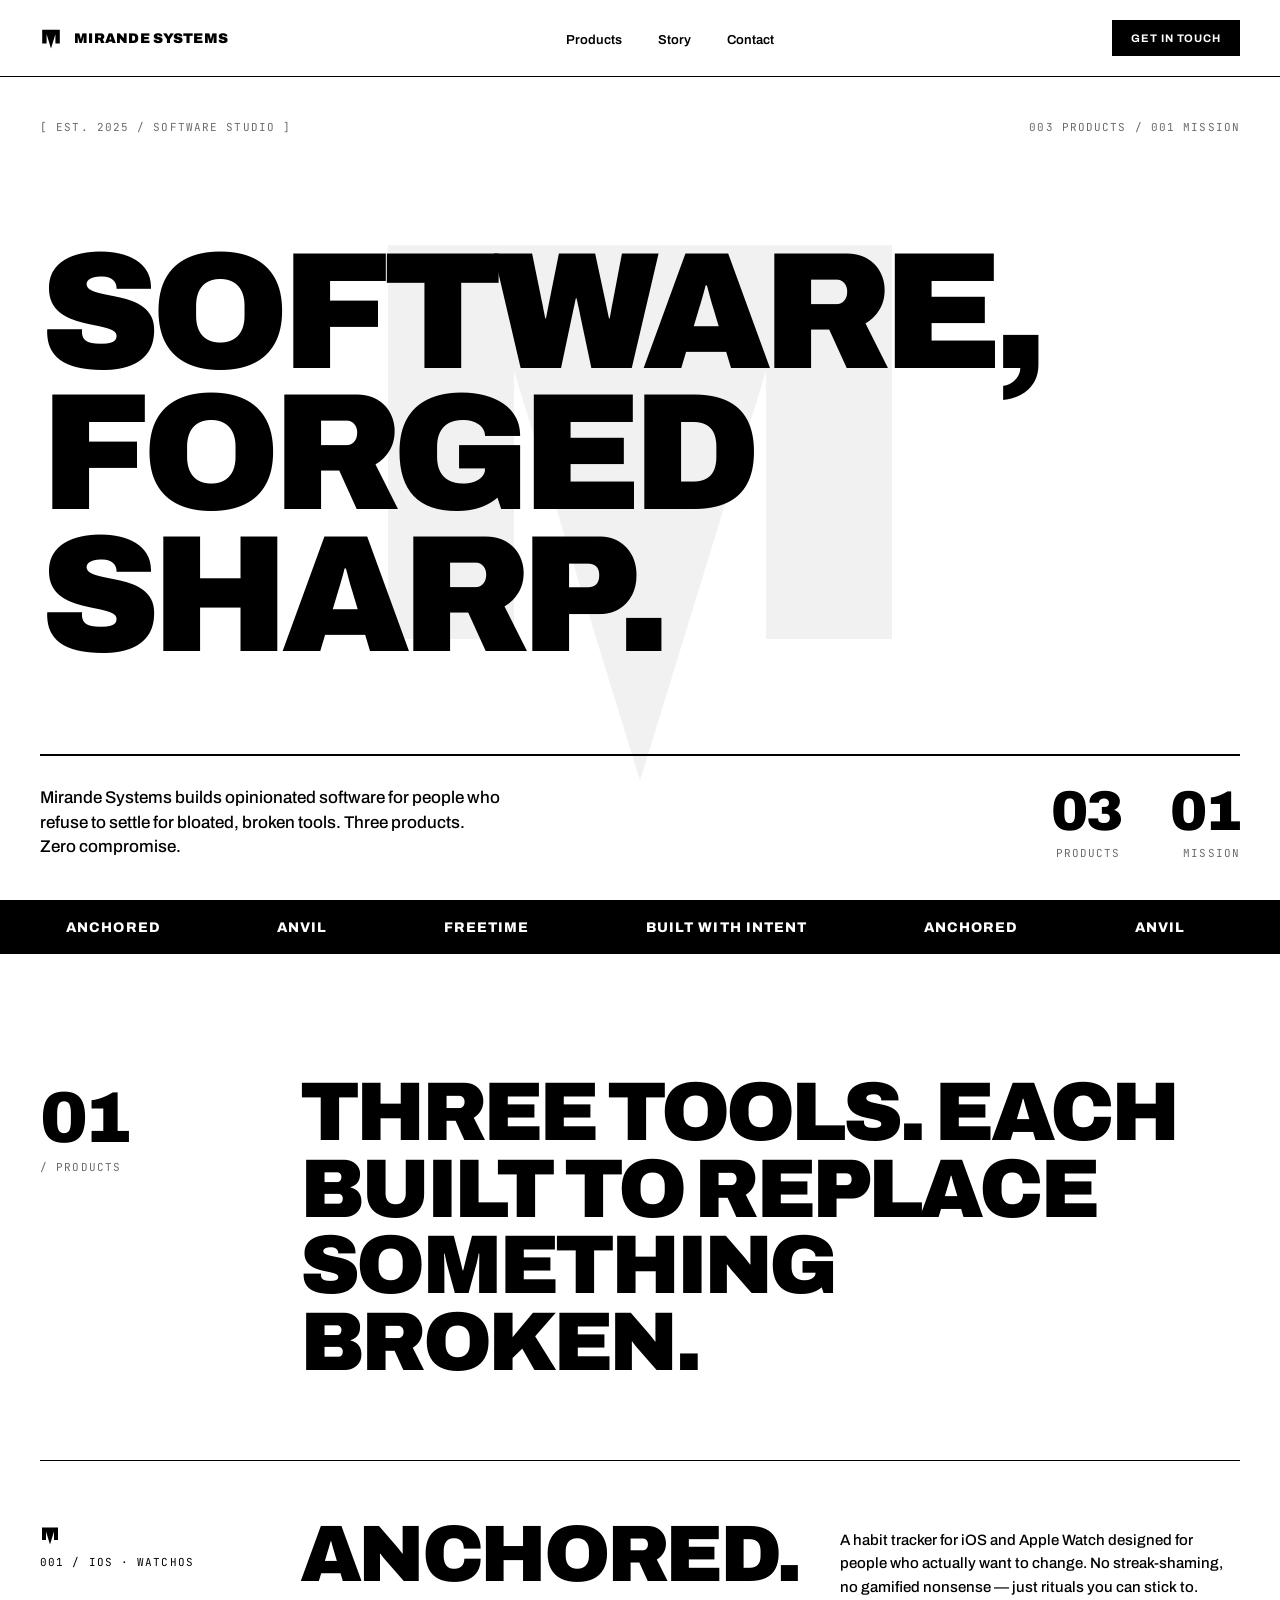
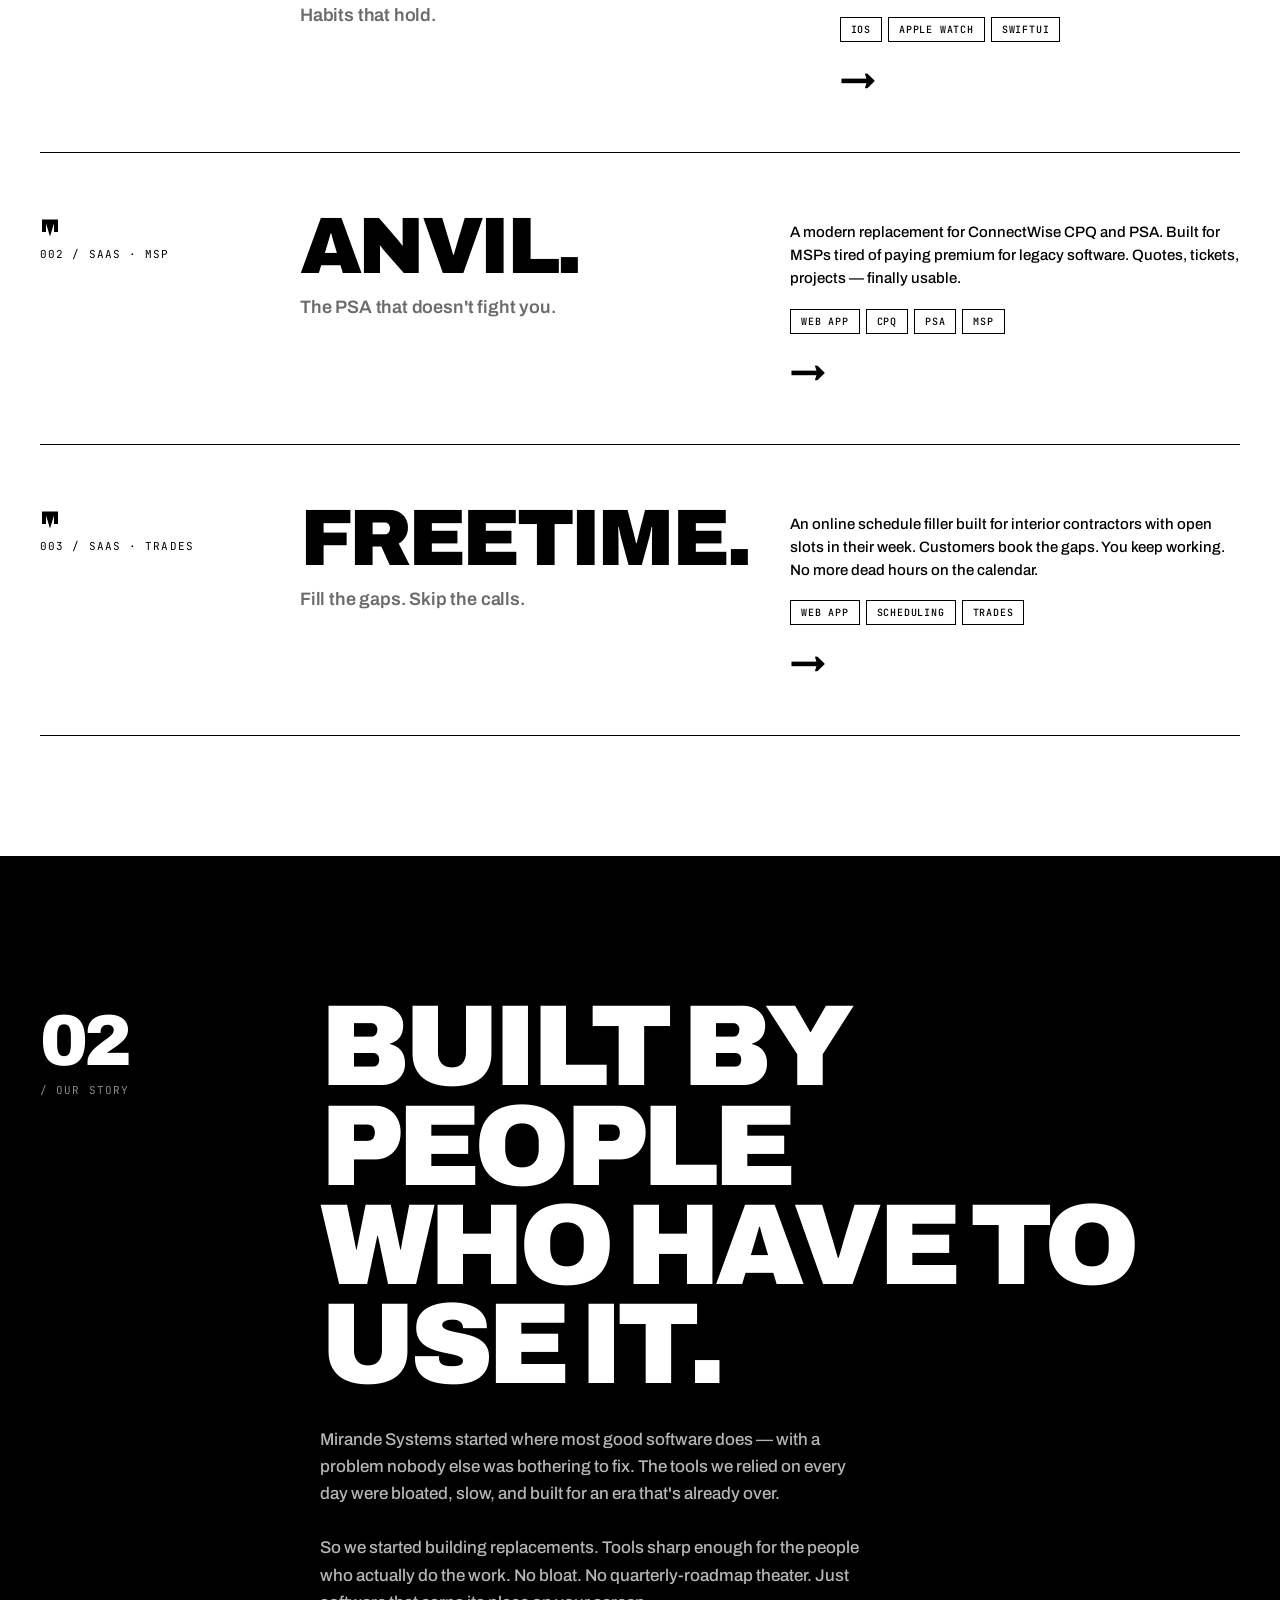
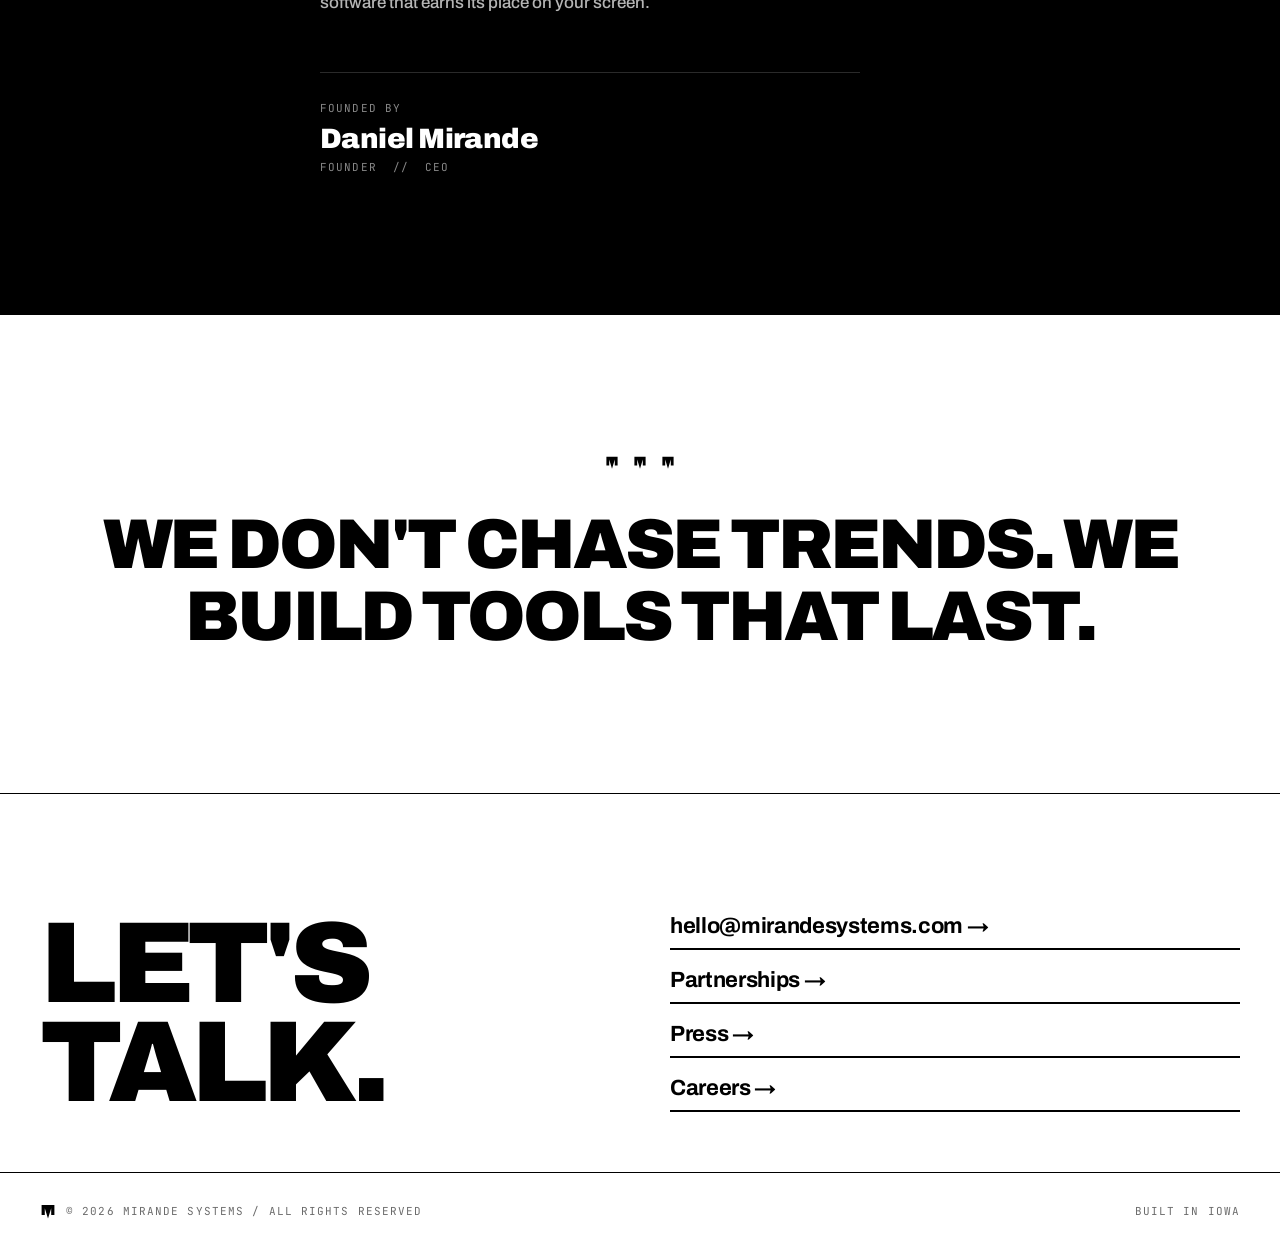
==== index.html @ b2c98f98 "Initial commit — Mirande Systems landing page" ====
<!DOCTYPE html>
<html lang="en">
<head>
<meta charset="UTF-8" />
<meta name="viewport" content="width=device-width, initial-scale=1.0" />
<title>Mirande Systems — Software, Forged Sharp.</title>
<link rel="preconnect" href="https://fonts.googleapis.com">
<link rel="preconnect" href="https://fonts.gstatic.com" crossorigin>
<link href="https://fonts.googleapis.com/css2?family=Archivo:wght@400;500;700;800;900&family=JetBrains+Mono:wght@400;500&display=swap" rel="stylesheet">
<style>
  :root {
    --bg: #ffffff;
    --fg: #000000;
    --muted: #6b6b6b;
    --hairline: rgba(0,0,0,0.12);
  }

  * { box-sizing: border-box; margin: 0; padding: 0; }
  html { scroll-behavior: smooth; }
  body {
    background: var(--bg);
    color: var(--fg);
    font-family: 'Archivo', sans-serif;
    -webkit-font-smoothing: antialiased;
    overflow-x: hidden;
  }
  ::selection { background: var(--fg); color: var(--bg); }
  .mono { font-family: 'JetBrains Mono', monospace; font-size: 11px; letter-spacing: 0.1em; text-transform: uppercase; }

  /* ============== LOGO MARK ============== */
  .mark { display: inline-block; line-height: 0; }
  .mark svg { display: block; }
  .mark svg path { fill: currentColor; }

  /* ============== NAV ============== */
  nav {
    position: fixed;
    top: 0; left: 0; right: 0;
    z-index: 100;
    display: flex;
    align-items: center;
    justify-content: space-between;
    padding: 20px 40px;
    background: rgba(255,255,255,0.9);
    backdrop-filter: blur(14px);
    border-bottom: 1px solid var(--fg);
  }
  nav .brand {
    display: flex;
    align-items: center;
    gap: 12px;
  }
  nav .brand .mark { color: var(--fg); }
  nav .brand .wordmark {
    font-weight: 900;
    font-size: 14px;
    letter-spacing: 0.02em;
    text-transform: uppercase;
  }
  nav ul {
    display: flex;
    gap: 36px;
    list-style: none;
  }
  nav ul a {
    color: var(--fg);
    text-decoration: none;
    font-size: 13px;
    font-weight: 600;
    letter-spacing: 0;
    transition: opacity 0.2s ease;
  }
  nav ul a:hover { opacity: 0.4; }
  nav .cta {
    background: var(--fg);
    color: var(--bg);
    padding: 11px 18px;
    font-size: 11px;
    font-weight: 700;
    letter-spacing: 0.08em;
    text-transform: uppercase;
    border: 1px solid var(--fg);
    cursor: pointer;
    font-family: inherit;
    transition: all 0.2s ease;
  }
  nav .cta:hover { background: var(--bg); color: var(--fg); }

  /* ============== HERO ============== */
  .hero {
    min-height: 100vh;
    padding: 120px 40px 40px;
    display: flex;
    flex-direction: column;
    justify-content: space-between;
    position: relative;
  }
  .hero-top {
    display: flex;
    justify-content: space-between;
    align-items: flex-start;
  }
  .hero-top .label { color: var(--muted); }
  .hero-mark-bg {
    position: absolute;
    top: 50%;
    left: 50%;
    transform: translate(-50%, -45%);
    width: 70vmin;
    height: 70vmin;
    color: var(--fg);
    opacity: 0.05;
    pointer-events: none;
  }
  .hero-mark-bg svg { width: 100%; height: 100%; }
  .hero-content { position: relative; z-index: 2; }
  .hero-headline {
    font-size: clamp(56px, 13vw, 200px);
    font-weight: 900;
    line-height: 0.85;
    letter-spacing: -0.055em;
    margin: 60px 0 40px;
    text-transform: uppercase;
  }
  .hero-bottom {
    display: grid;
    grid-template-columns: 1fr 1fr;
    gap: 60px;
    align-items: end;
    border-top: 2px solid var(--fg);
    padding-top: 28px;
    position: relative;
    z-index: 2;
  }
  .hero-desc {
    font-size: 17px;
    max-width: 460px;
    line-height: 1.45;
    font-weight: 500;
  }
  .hero-stats {
    display: flex;
    gap: 50px;
    justify-self: end;
  }
  .stat { text-align: right; }
  .stat-num {
    font-size: 56px;
    font-weight: 900;
    line-height: 1;
    letter-spacing: -0.04em;
  }
  .stat-label { color: var(--muted); margin-top: 6px; }

  /* ============== MARQUEE ============== */
  .marquee {
    border-top: 1px solid var(--fg);
    border-bottom: 1px solid var(--fg);
    overflow: hidden;
    padding: 18px 0;
    background: var(--fg);
    color: var(--bg);
  }
  .marquee-track {
    display: flex;
    gap: 50px;
    white-space: nowrap;
    animation: scroll 28s linear infinite;
    align-items: center;
  }
  .marquee-item {
    display: inline-flex;
    align-items: center;
    gap: 50px;
    font-size: 14px;
    font-weight: 800;
    letter-spacing: 0.08em;
    text-transform: uppercase;
  }
  .marquee-item .mark { color: var(--bg); }
  @keyframes scroll {
    from { transform: translateX(0); }
    to { transform: translateX(-50%); }
  }

  /* ============== SECTIONS ============== */
  .section {
    padding: 120px 40px;
    border-bottom: 1px solid var(--fg);
    position: relative;
  }
  .section-head {
    display: grid;
    grid-template-columns: 220px 1fr;
    gap: 40px;
    margin-bottom: 80px;
    align-items: start;
  }
  .section-title {
    font-size: clamp(40px, 6.5vw, 88px);
    font-weight: 900;
    letter-spacing: -0.045em;
    line-height: 0.92;
    text-transform: uppercase;
  }
  .section-label { padding-top: 8px; }
  .section-label .num {
    font-size: 72px;
    font-weight: 900;
    line-height: 1;
    letter-spacing: -0.05em;
  }
  .section-label .tag { color: var(--muted); margin-top: 6px; }

  /* ============== PRODUCTS ============== */
  .product {
    display: grid;
    grid-template-columns: 220px 1fr 1fr;
    gap: 40px;
    padding: 56px 0;
    border-top: 1px solid var(--fg);
    align-items: start;
    cursor: pointer;
    position: relative;
    transition: padding 0.4s ease;
  }
  .product:last-child { border-bottom: 1px solid var(--fg); }
  .product:hover { padding-left: 24px; }
  .product:hover .product-arrow { transform: translateX(12px); }
  .product-id { padding-top: 8px; display: flex; flex-direction: column; gap: 10px; }
  .product-id .mark { color: var(--fg); }
  .product-name {
    font-size: clamp(44px, 6.5vw, 80px);
    font-weight: 900;
    letter-spacing: -0.045em;
    line-height: 0.95;
    text-transform: uppercase;
  }
  .product-tagline {
    font-size: 18px;
    font-weight: 600;
    margin-top: 12px;
    color: var(--muted);
    letter-spacing: -0.01em;
  }
  .product-meta {
    display: flex;
    flex-direction: column;
    gap: 18px;
    padding-top: 12px;
  }
  .product-meta p { font-size: 15px; line-height: 1.55; font-weight: 500; }
  .product-platforms {
    display: flex;
    flex-wrap: wrap;
    gap: 6px;
  }
  .product-platforms span {
    border: 1px solid var(--fg);
    padding: 5px 10px;
    font-family: 'JetBrains Mono', monospace;
    font-size: 10px;
    text-transform: uppercase;
    letter-spacing: 0.08em;
    font-weight: 500;
  }
  .product-arrow {
    font-size: 36px;
    font-weight: 900;
    line-height: 1;
    transition: transform 0.3s ease;
  }

  /* ============== FOUNDER ============== */
  .founder {
    padding: 140px 40px;
    background: var(--fg);
    color: var(--bg);
    position: relative;
    overflow: hidden;
    border-bottom: 1px solid var(--fg);
  }
  .founder-grid {
    display: grid;
    grid-template-columns: 220px 1fr;
    gap: 60px;
    align-items: start;
    position: relative;
    z-index: 2;
  }
  .founder-content .label { color: #888; margin-bottom: 28px; }
  .founder-name {
    font-size: clamp(52px, 9vw, 130px);
    font-weight: 900;
    line-height: 0.86;
    letter-spacing: -0.05em;
    margin-bottom: 32px;
    text-transform: uppercase;
  }
  .founder-bio { font-size: 17px; line-height: 1.6; max-width: 540px; color: #b5b5b5; font-weight: 500; }
  .founder-signature {
    margin-top: 56px;
    padding-top: 28px;
    border-top: 1px solid #2a2a2a;
    max-width: 540px;
  }
  .founder-signature .sig-label { color: #888; margin-bottom: 8px; }
  .founder-signature .sig-name {
    font-size: 28px;
    font-weight: 900;
    letter-spacing: -0.02em;
    margin-bottom: 6px;
  }
  .founder-signature .sig-role { color: #888; }
  .founder-mark-bg {
    position: absolute;
    bottom: -120px;
    right: -80px;
    width: 600px;
    height: 600px;
    color: #ffffff;
    opacity: 0.04;
    pointer-events: none;
    z-index: 1;
  }
  .founder-mark-bg svg { width: 100%; height: 100%; }

  /* ============== MANIFESTO ============== */
  .manifesto {
    padding: 140px 40px;
    text-align: center;
    border-bottom: 1px solid var(--fg);
    position: relative;
    overflow: hidden;
  }
  .manifesto p {
    font-size: clamp(36px, 5.5vw, 76px);
    font-weight: 900;
    letter-spacing: -0.045em;
    line-height: 1.02;
    max-width: 1200px;
    margin: 0 auto;
    text-transform: uppercase;
    position: relative;
    z-index: 2;
  }
  .manifesto .divider-marks {
    display: flex;
    justify-content: center;
    gap: 14px;
    margin-bottom: 40px;
  }
  .manifesto .divider-marks .mark { color: var(--fg); }

  /* ============== CONTACT ============== */
  .contact {
    padding: 120px 40px 60px;
    display: grid;
    grid-template-columns: 1fr 1fr;
    gap: 60px;
    border-bottom: 1px solid var(--fg);
  }
  .contact h2 {
    font-size: clamp(56px, 9vw, 140px);
    font-weight: 900;
    letter-spacing: -0.055em;
    line-height: 0.86;
    text-transform: uppercase;
  }
  .contact-right {
    display: flex;
    flex-direction: column;
    gap: 18px;
    justify-content: flex-end;
  }
  .contact-right a {
    color: var(--fg);
    text-decoration: none;
    font-size: 22px;
    font-weight: 700;
    letter-spacing: -0.015em;
    border-bottom: 2px solid var(--fg);
    padding-bottom: 10px;
    transition: padding 0.3s ease;
  }
  .contact-right a:hover { padding-left: 14px; }

  /* ============== FOOTER ============== */
  footer {
    padding: 30px 40px;
    display: flex;
    justify-content: space-between;
    align-items: center;
    color: var(--muted);
    gap: 20px;
  }
  footer .footer-brand {
    display: flex;
    align-items: center;
    gap: 10px;
  }
  footer .footer-brand .mark { color: var(--fg); }
  footer .copy { font-size: 11px; }

  /* ============== RESPONSIVE ============== */
  @media (max-width: 900px) {
    nav { padding: 14px 20px; }
    nav ul { display: none; }
    .hero { padding: 110px 20px 40px; }
    .hero-bottom { grid-template-columns: 1fr; gap: 30px; }
    .hero-stats { justify-self: start; }
    .section, .founder, .manifesto, .contact { padding: 80px 20px; }
    .section-head, .product, .founder-grid, .contact { grid-template-columns: 1fr; gap: 30px; }
    .product { padding: 40px 0; }
    .founder-mark-bg { width: 360px; height: 360px; bottom: -60px; right: -40px; }
    footer { flex-direction: column; gap: 14px; padding: 24px 20px; text-align: center; }
  }
</style>
</head>
<body>

<!-- ============== INLINE LOGO MARK (used everywhere via <use>) ============== -->
<svg width="0" height="0" style="position:absolute" aria-hidden="true">
  <defs>
    <symbol id="m-mark" viewBox="0 0 200 200">
      <path d="M 20 25 L 180 25 L 180 150 L 140 150 L 140 65 L 100 195 L 60 65 L 60 150 L 20 150 Z" />
    </symbol>
  </defs>
</svg>

<!-- ============== NAV ============== -->
<nav>
  <div class="brand">
    <span class="mark"><svg width="22" height="22"><use href="#m-mark"/></svg></span>
    <span class="wordmark">MIRANDE SYSTEMS</span>
  </div>
  <ul>
    <li><a href="#products">Products</a></li>
    <li><a href="#story">Story</a></li>
    <li><a href="#contact">Contact</a></li>
  </ul>
  <button class="cta">Get In Touch</button>
</nav>

<!-- ============== HERO ============== -->
<section class="hero">
  <div class="hero-mark-bg">
    <svg><use href="#m-mark"/></svg>
  </div>

  <div class="hero-top">
    <div class="mono label">[ EST. 2025 / SOFTWARE STUDIO ]</div>
    <div class="mono label">003 PRODUCTS / 001 MISSION</div>
  </div>

  <div class="hero-content">
    <h1 class="hero-headline">Software,<br>Forged Sharp.</h1>
  </div>

  <div class="hero-bottom">
    <p class="hero-desc">
      Mirande Systems builds opinionated software for people who refuse to settle for bloated, broken tools. Three products. Zero compromise.
    </p>
    <div class="hero-stats">
      <div class="stat">
        <div class="stat-num">03</div>
        <div class="mono stat-label">Products</div>
      </div>
      <div class="stat">
        <div class="stat-num">01</div>
        <div class="mono stat-label">Mission</div>
      </div>
    </div>
  </div>
</section>

<!-- ============== MARQUEE ============== -->
<div class="marquee">
  <div class="marquee-track">
    <div class="marquee-item"><span class="mark"><svg width="16" height="16"><use href="#m-mark"/></svg></span> ANCHORED</div>
    <div class="marquee-item"><span class="mark"><svg width="16" height="16"><use href="#m-mark"/></svg></span> ANVIL</div>
    <div class="marquee-item"><span class="mark"><svg width="16" height="16"><use href="#m-mark"/></svg></span> FREETIME</div>
    <div class="marquee-item"><span class="mark"><svg width="16" height="16"><use href="#m-mark"/></svg></span> BUILT WITH INTENT</div>
    <div class="marquee-item"><span class="mark"><svg width="16" height="16"><use href="#m-mark"/></svg></span> ANCHORED</div>
    <div class="marquee-item"><span class="mark"><svg width="16" height="16"><use href="#m-mark"/></svg></span> ANVIL</div>
    <div class="marquee-item"><span class="mark"><svg width="16" height="16"><use href="#m-mark"/></svg></span> FREETIME</div>
    <div class="marquee-item"><span class="mark"><svg width="16" height="16"><use href="#m-mark"/></svg></span> BUILT WITH INTENT</div>
  </div>
</div>

<!-- ============== PRODUCTS ============== -->
<section class="section" id="products">
  <div class="section-head">
    <div class="section-label">
      <div class="num">01</div>
      <div class="mono tag">/ Products</div>
    </div>
    <h2 class="section-title">Three tools. Each built to replace something broken.</h2>
  </div>

  <!-- ANCHORED -->
  <div class="product">
    <div class="product-id">
      <span class="mark"><svg width="20" height="20"><use href="#m-mark"/></svg></span>
      <div class="mono">001 / IOS · WATCHOS</div>
    </div>
    <div>
      <h3 class="product-name">Anchored.</h3>
      <p class="product-tagline">Habits that hold.</p>
    </div>
    <div class="product-meta">
      <p>A habit tracker for iOS and Apple Watch designed for people who actually want to change. No streak-shaming, no gamified nonsense — just rituals you can stick to.</p>
      <div class="product-platforms">
        <span>iOS</span>
        <span>Apple Watch</span>
        <span>SwiftUI</span>
      </div>
      <div class="product-arrow">→</div>
    </div>
  </div>

  <!-- ANVIL -->
  <div class="product">
    <div class="product-id">
      <span class="mark"><svg width="20" height="20"><use href="#m-mark"/></svg></span>
      <div class="mono">002 / SAAS · MSP</div>
    </div>
    <div>
      <h3 class="product-name">Anvil.</h3>
      <p class="product-tagline">The PSA that doesn't fight you.</p>
    </div>
    <div class="product-meta">
      <p>A modern replacement for ConnectWise CPQ and PSA. Built for MSPs tired of paying premium for legacy software. Quotes, tickets, projects — finally usable.</p>
      <div class="product-platforms">
        <span>Web App</span>
        <span>CPQ</span>
        <span>PSA</span>
        <span>MSP</span>
      </div>
      <div class="product-arrow">→</div>
    </div>
  </div>

  <!-- FREETIME -->
  <div class="product">
    <div class="product-id">
      <span class="mark"><svg width="20" height="20"><use href="#m-mark"/></svg></span>
      <div class="mono">003 / SAAS · TRADES</div>
    </div>
    <div>
      <h3 class="product-name">FreeTime.</h3>
      <p class="product-tagline">Fill the gaps. Skip the calls.</p>
    </div>
    <div class="product-meta">
      <p>An online schedule filler built for interior contractors with open slots in their week. Customers book the gaps. You keep working. No more dead hours on the calendar.</p>
      <div class="product-platforms">
        <span>Web App</span>
        <span>Scheduling</span>
        <span>Trades</span>
      </div>
      <div class="product-arrow">→</div>
    </div>
  </div>
</section>

<!-- ============== STORY ============== -->
<section class="founder" id="story">
  <div class="founder-mark-bg">
    <svg><use href="#m-mark"/></svg>
  </div>
  <div class="founder-grid">
    <div class="section-label">
      <div class="num" style="color: #fff;">02</div>
      <div class="mono tag" style="color: #888;">/ Our Story</div>
    </div>
    <div class="founder-content">
      <h2 class="founder-name">Built by people<br>who have to<br>use it.</h2>
      <p class="founder-bio">
        Mirande Systems started where most good software does — with a problem nobody else was bothering to fix. The tools we relied on every day were bloated, slow, and built for an era that's already over.
        <br><br>
        So we started building replacements. Tools sharp enough for the people who actually do the work. No bloat. No quarterly-roadmap theater. Just software that earns its place on your screen.
      </p>
      <div class="founder-signature">
        <div class="mono sig-label">Founded by</div>
        <div class="sig-name">Daniel Mirande</div>
        <div class="mono sig-role">Founder &nbsp;//&nbsp; CEO</div>
      </div>
    </div>
  </div>
</section>

<!-- ============== MANIFESTO ============== -->
<section class="manifesto">
  <div class="divider-marks">
    <span class="mark"><svg width="14" height="14"><use href="#m-mark"/></svg></span>
    <span class="mark"><svg width="14" height="14"><use href="#m-mark"/></svg></span>
    <span class="mark"><svg width="14" height="14"><use href="#m-mark"/></svg></span>
  </div>
  <p>We don't chase trends. We build tools that last.</p>
</section>

<!-- ============== CONTACT ============== -->
<section class="contact" id="contact">
  <h2>Let's talk.</h2>
  <div class="contact-right">
    <a href="mailto:hello@mirandesystems.com">hello@mirandesystems.com →</a>
    <a href="#">Partnerships →</a>
    <a href="#">Press →</a>
    <a href="#">Careers →</a>
  </div>
</section>

<!-- ============== FOOTER ============== -->
<footer>
  <div class="footer-brand">
    <span class="mark"><svg width="16" height="16"><use href="#m-mark"/></svg></span>
    <span class="mono">© 2026 MIRANDE SYSTEMS / ALL RIGHTS RESERVED</span>
  </div>
  <div class="mono copy">BUILT IN IOWA</div>
</footer>

</body>
</html>
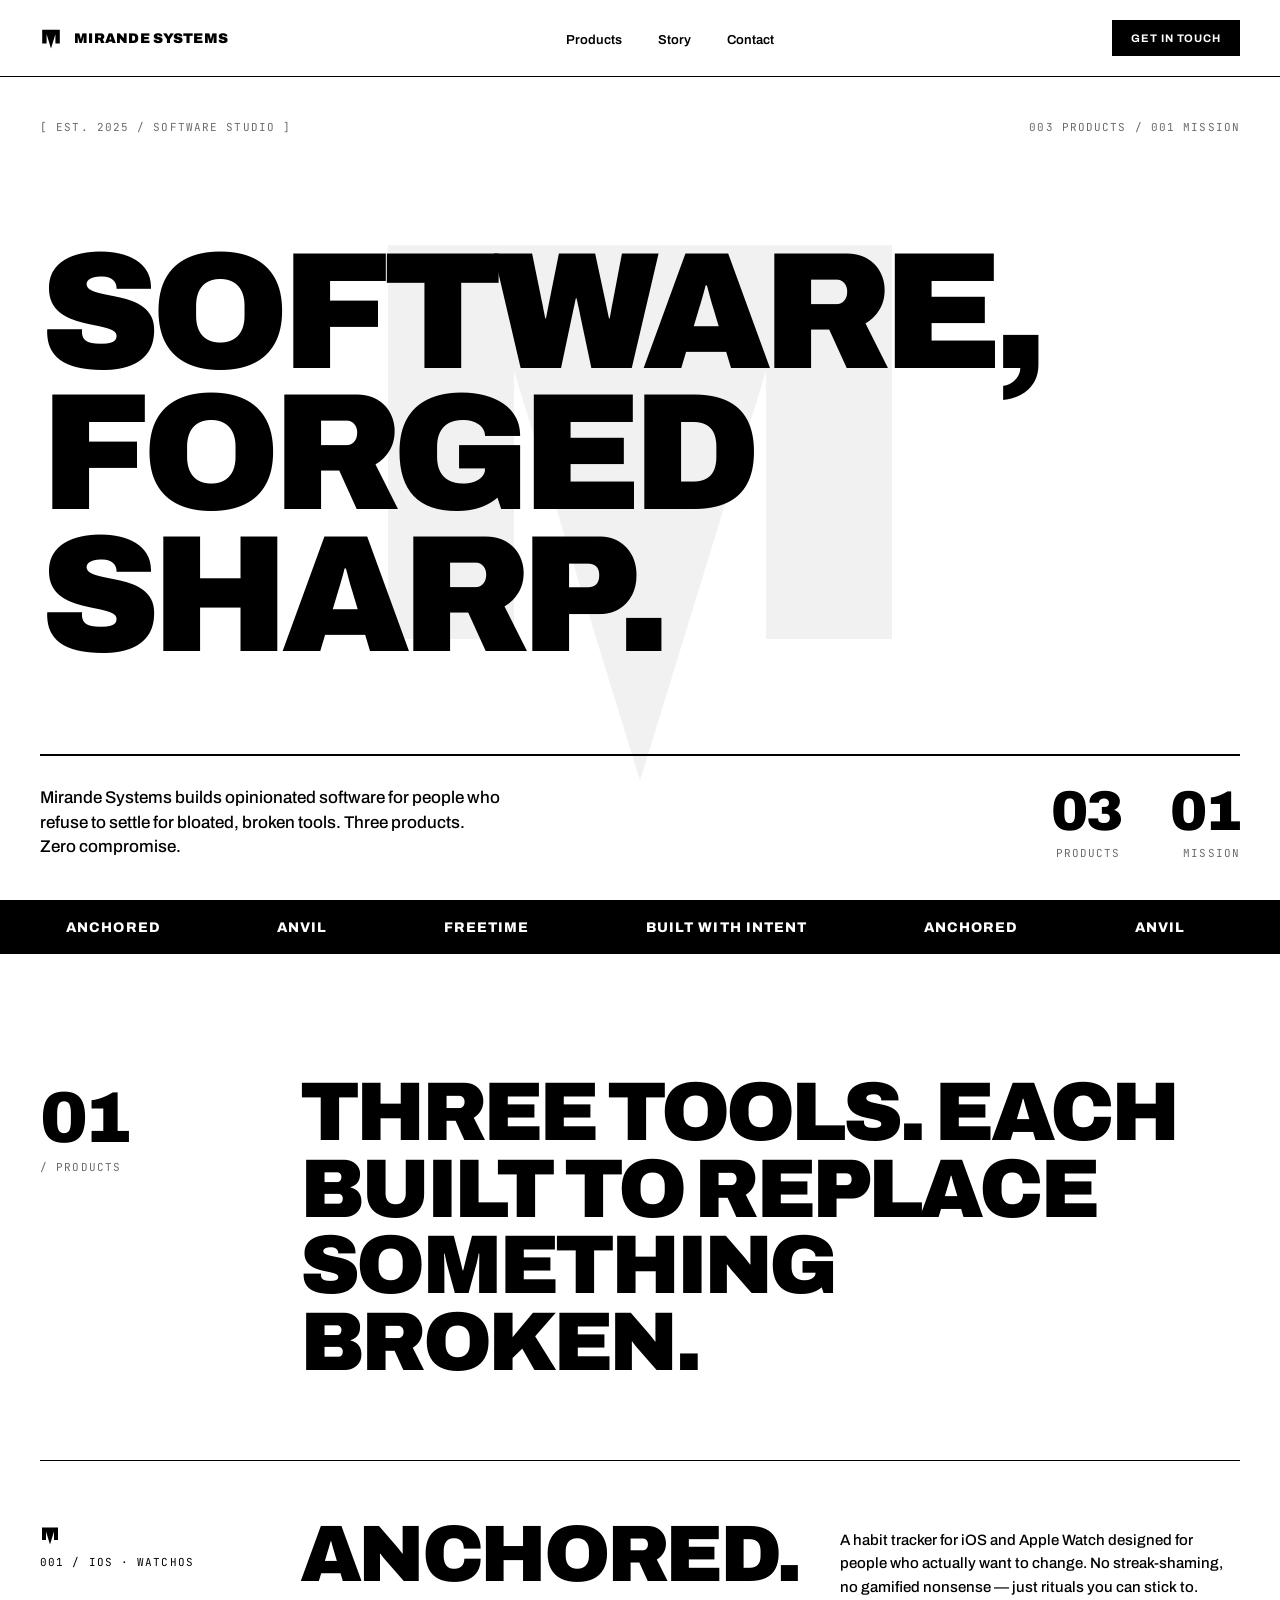
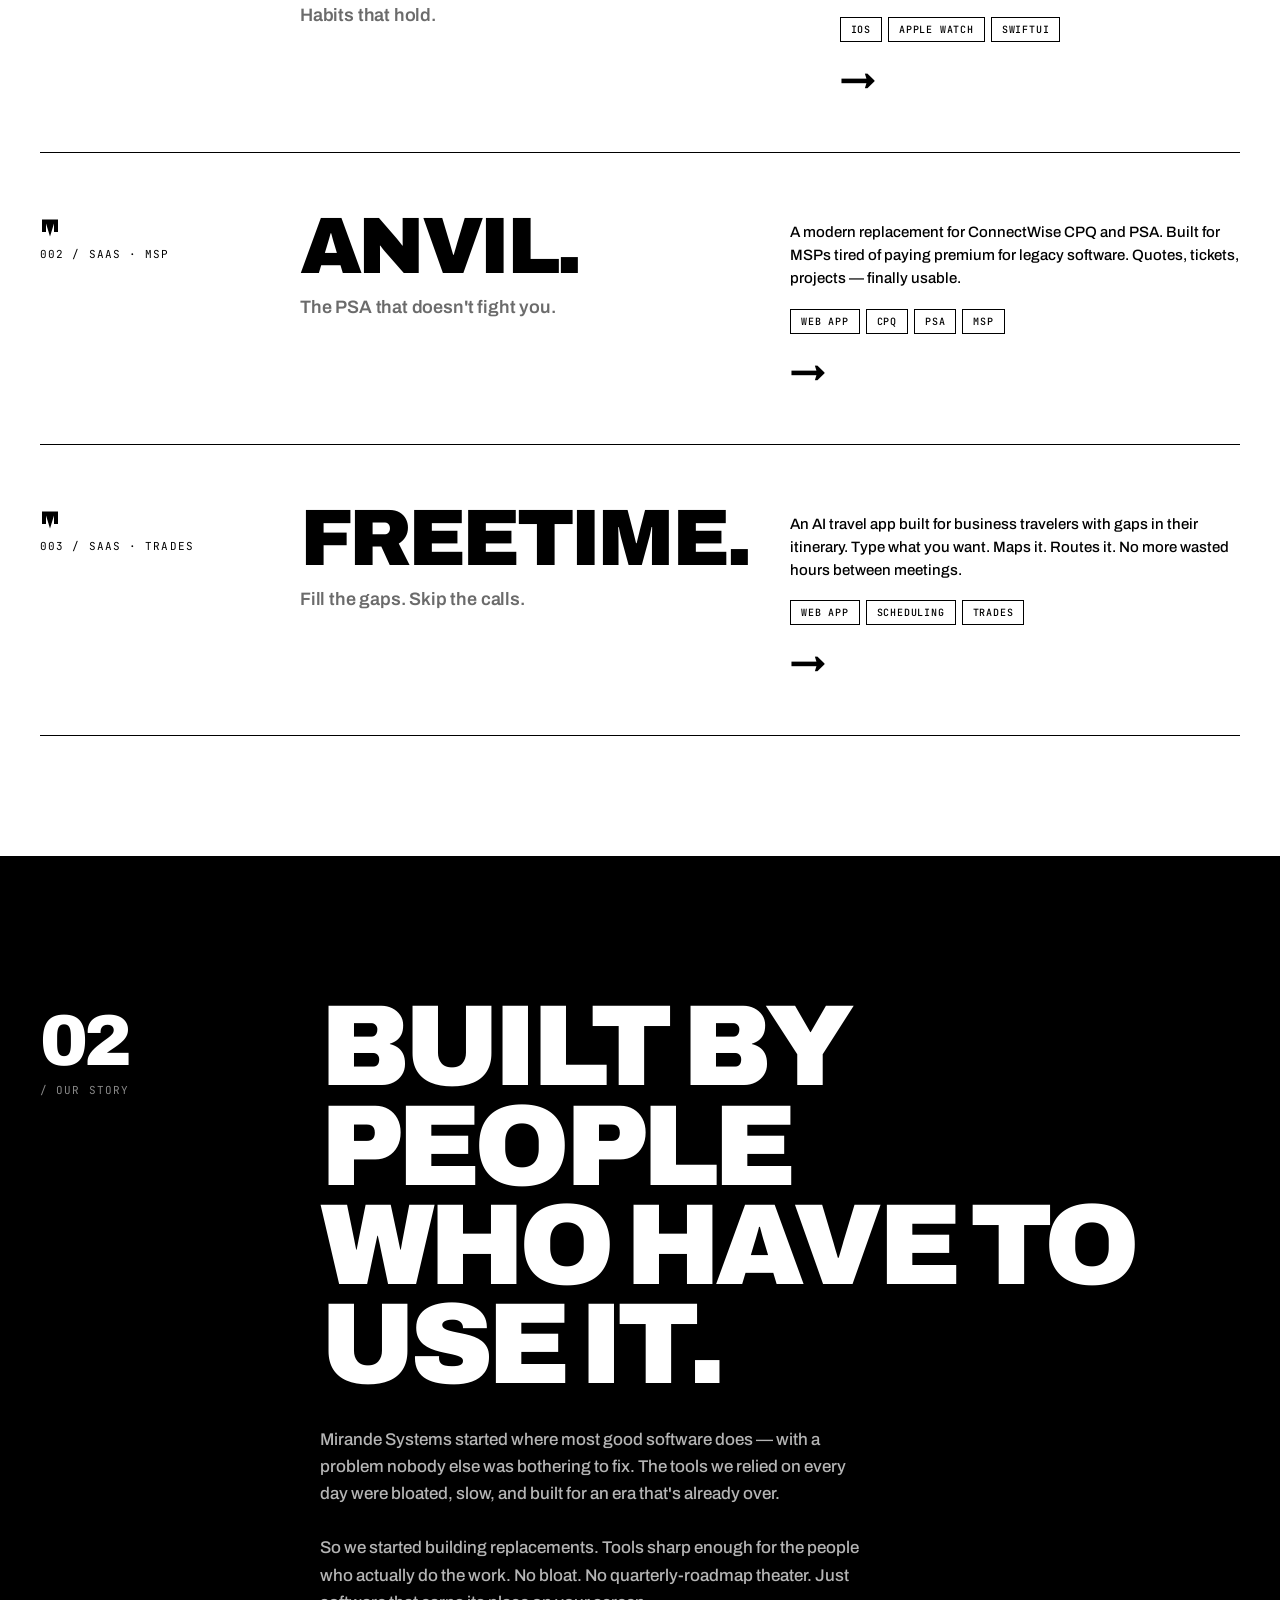
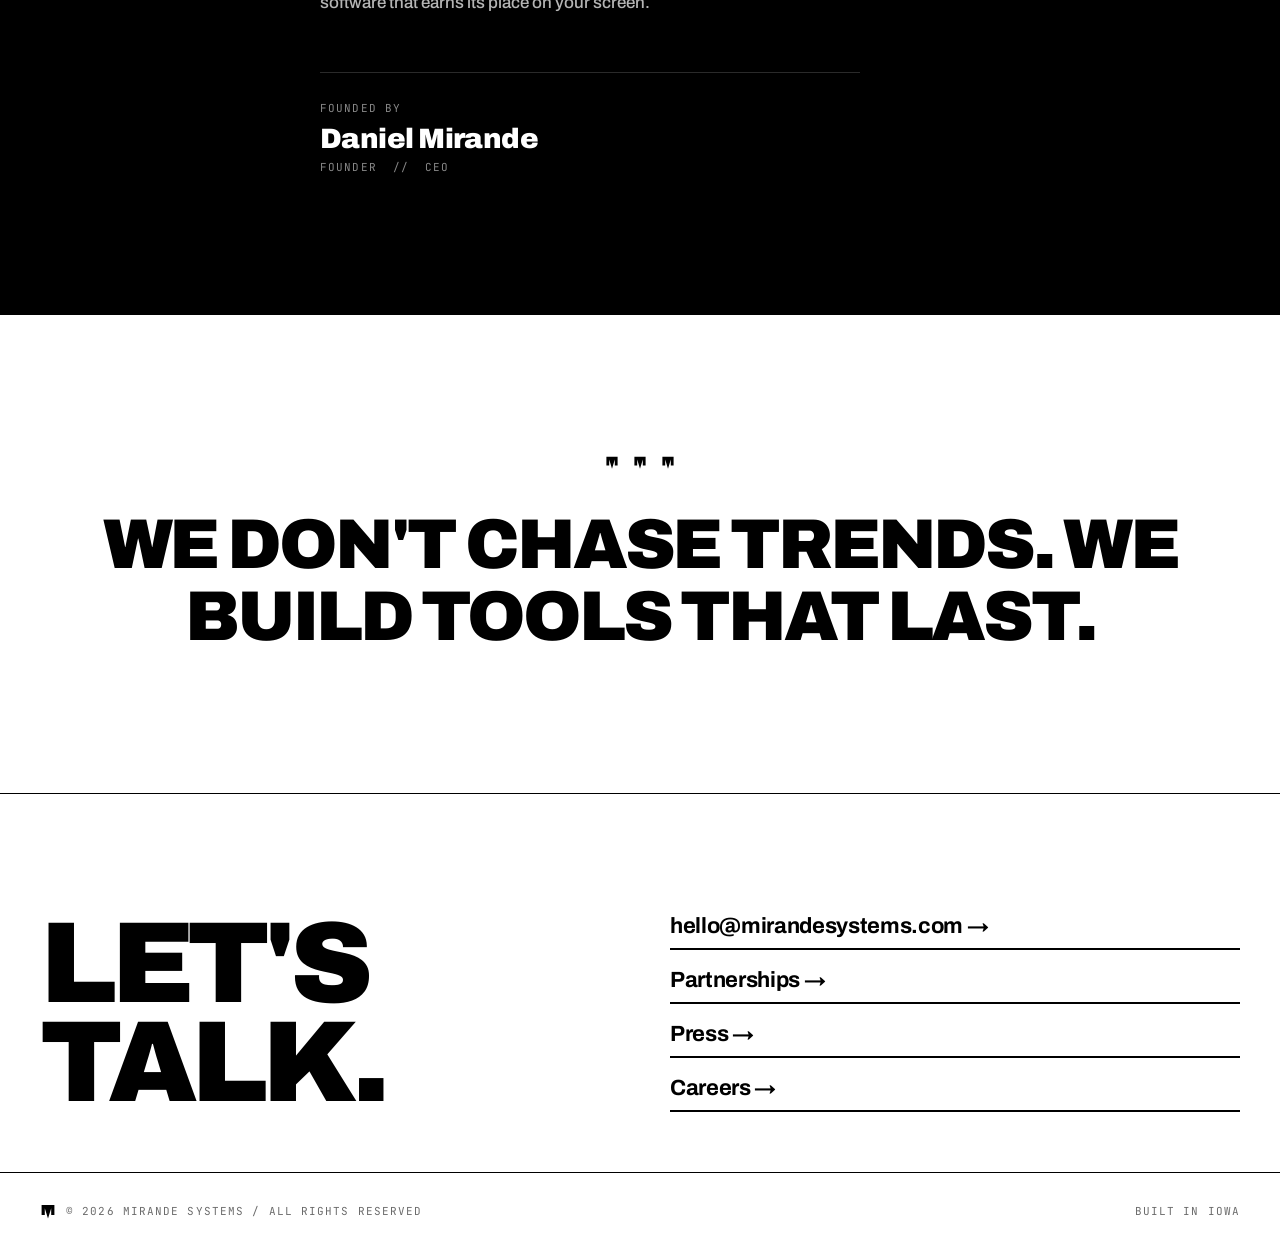
==== commit 088d7873: "Update FreeTime description — AI travel app for business travelers" ====
--- a/index.html
+++ b/index.html
@@ -552,7 +552,7 @@
       <p class="product-tagline">Fill the gaps. Skip the calls.</p>
     </div>
     <div class="product-meta">
-      <p>An online schedule filler built for interior contractors with open slots in their week. Customers book the gaps. You keep working. No more dead hours on the calendar.</p>
+      <p>An AI travel app built for business travelers with gaps in their itinerary. Type what you want. Maps it. Routes it. No more wasted hours between meetings.</p>
       <div class="product-platforms">
         <span>Web App</span>
         <span>Scheduling</span>
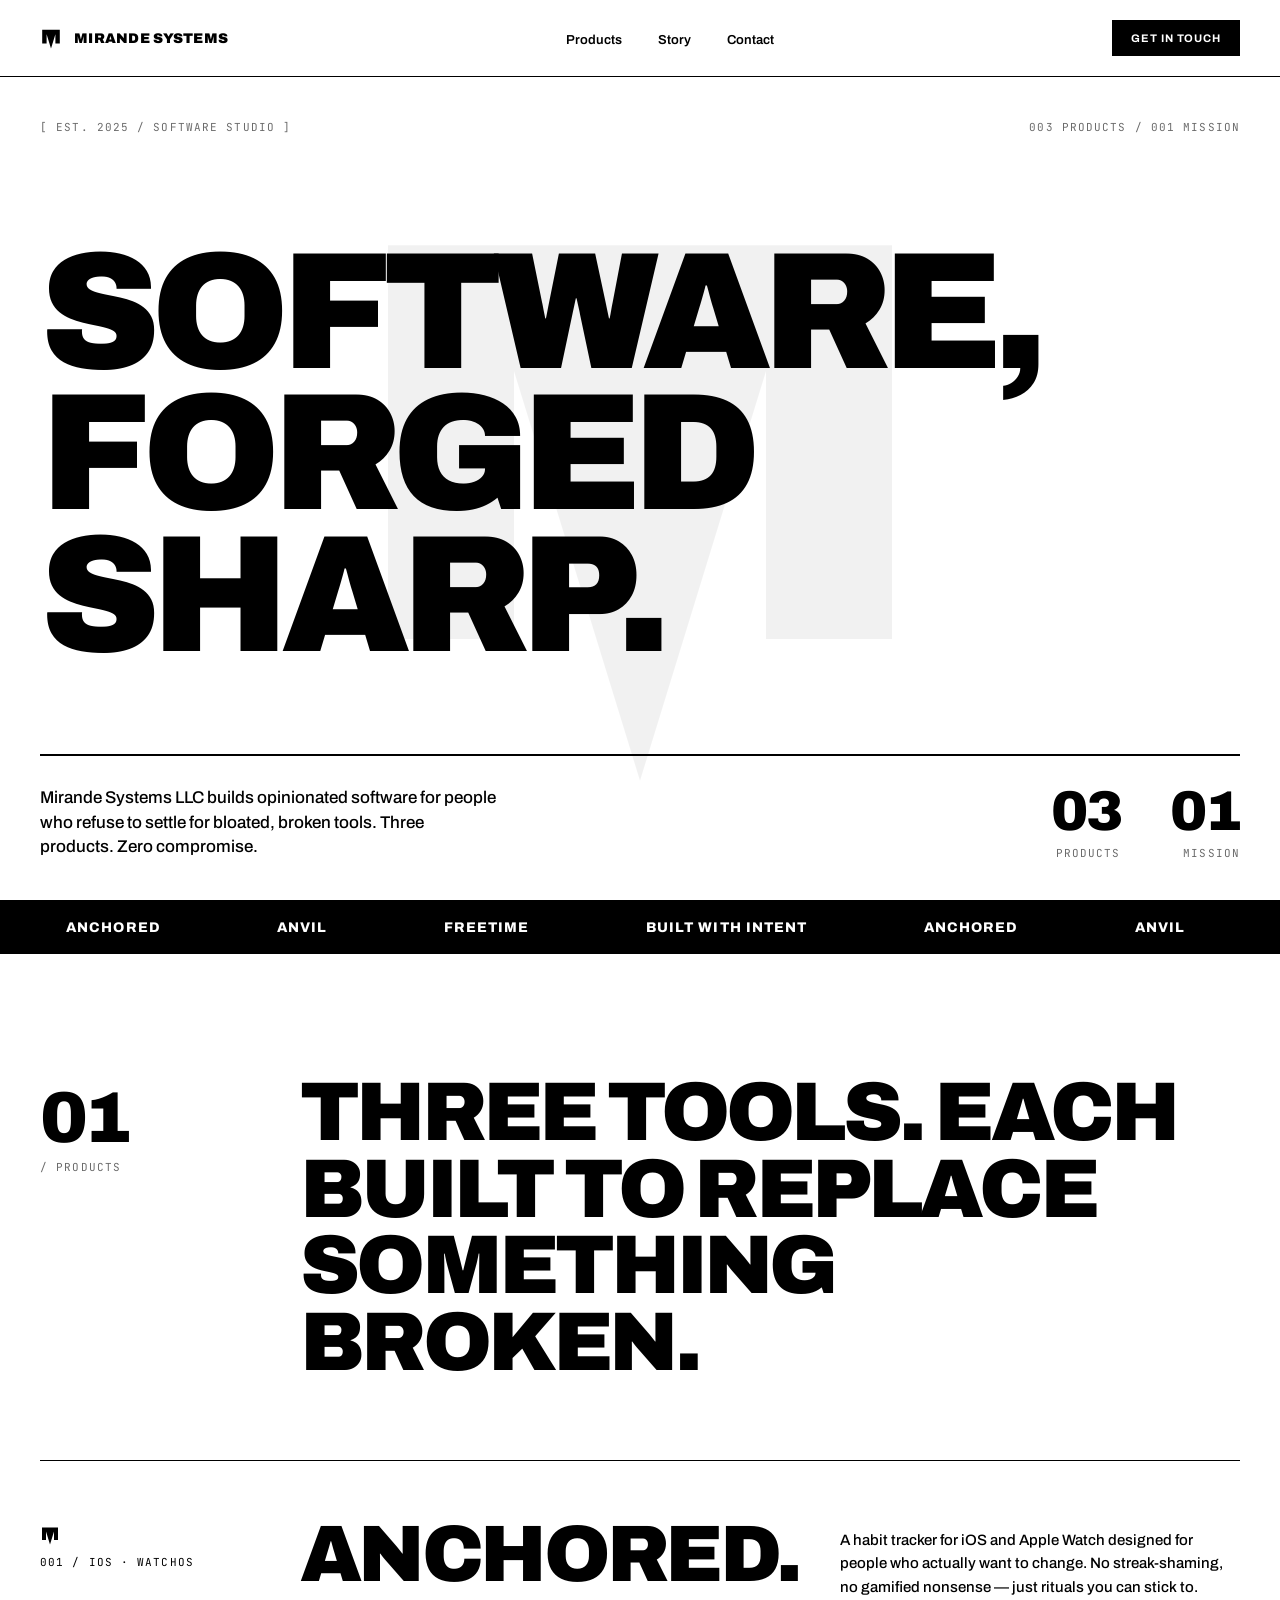
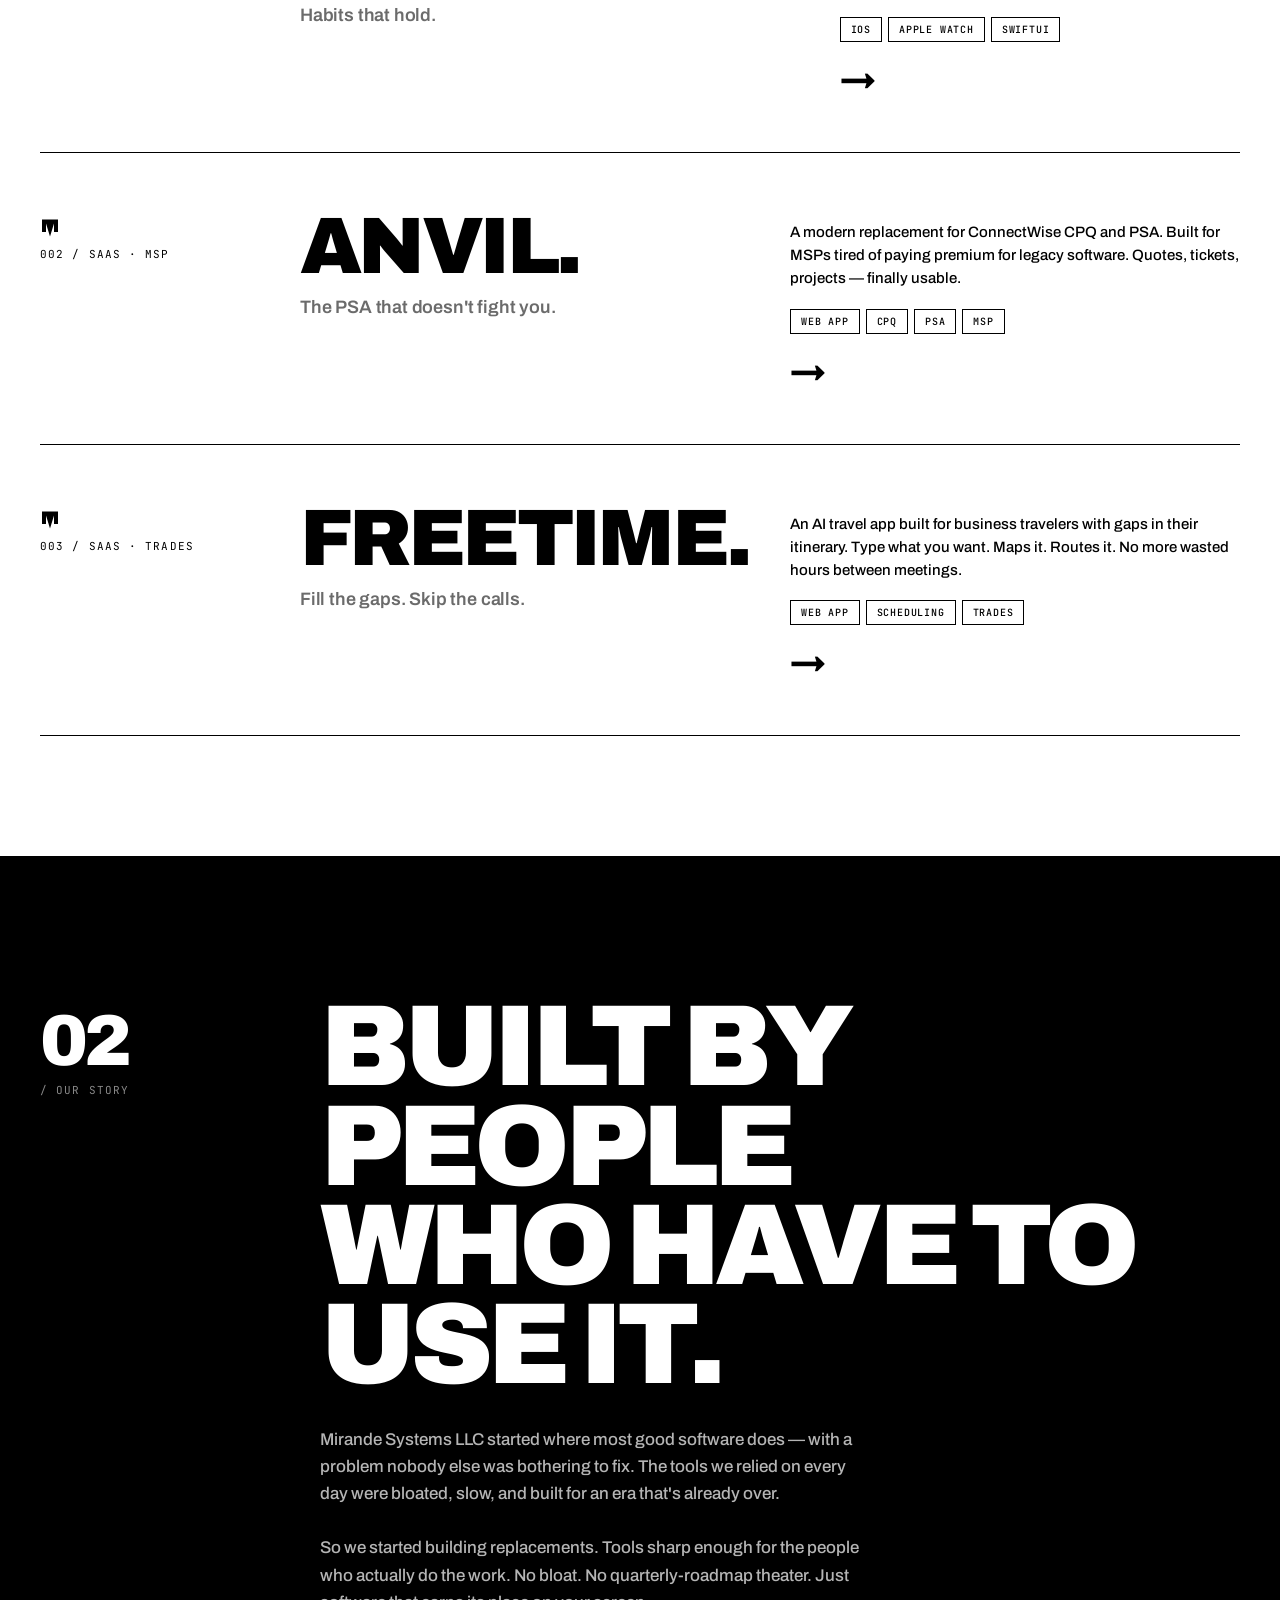
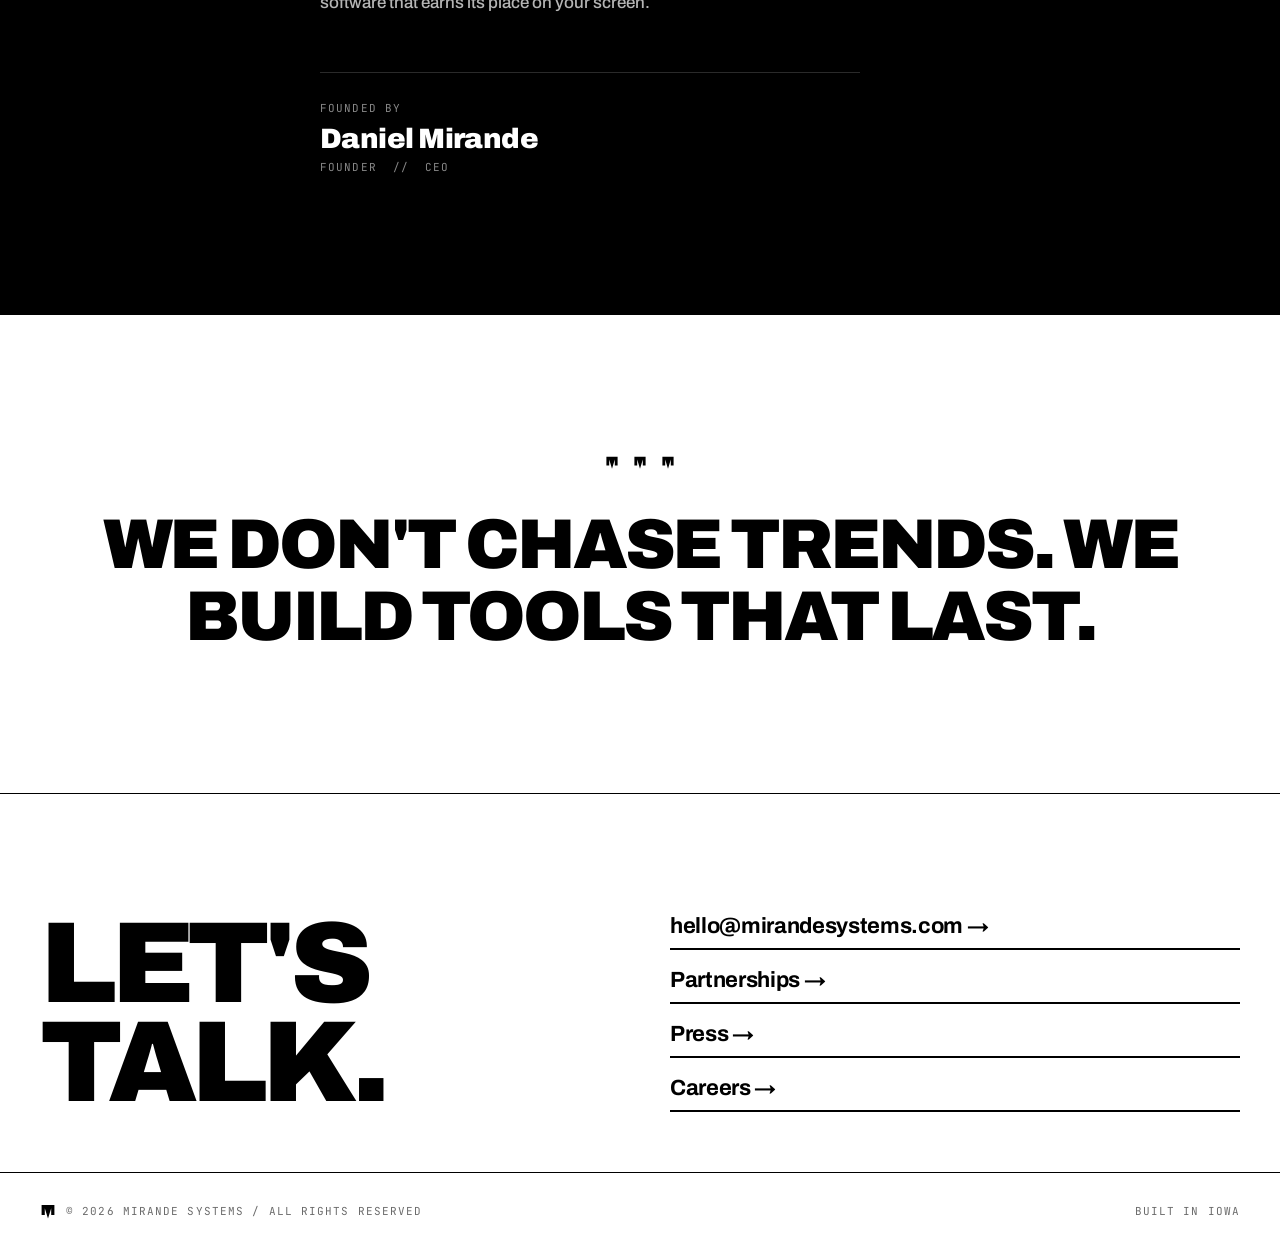
==== commit 8a837306: "Update business name to Mirande Systems LLC throughout" ====
--- a/index.html
+++ b/index.html
@@ -3,7 +3,7 @@
 <head>
 <meta charset="UTF-8" />
 <meta name="viewport" content="width=device-width, initial-scale=1.0" />
-<title>Mirande Systems — Software, Forged Sharp.</title>
+<title>Mirande Systems LLC — Software, Forged Sharp.</title>
 <link rel="preconnect" href="https://fonts.googleapis.com">
 <link rel="preconnect" href="https://fonts.gstatic.com" crossorigin>
 <link href="https://fonts.googleapis.com/css2?family=Archivo:wght@400;500;700;800;900&family=JetBrains+Mono:wght@400;500&display=swap" rel="stylesheet">
@@ -459,7 +459,7 @@
 
   <div class="hero-bottom">
     <p class="hero-desc">
-      Mirande Systems builds opinionated software for people who refuse to settle for bloated, broken tools. Three products. Zero compromise.
+      Mirande Systems LLC builds opinionated software for people who refuse to settle for bloated, broken tools. Three products. Zero compromise.
     </p>
     <div class="hero-stats">
       <div class="stat">
@@ -576,7 +576,7 @@
     <div class="founder-content">
       <h2 class="founder-name">Built by people<br>who have to<br>use it.</h2>
       <p class="founder-bio">
-        Mirande Systems started where most good software does — with a problem nobody else was bothering to fix. The tools we relied on every day were bloated, slow, and built for an era that's already over.
+        Mirande Systems LLC started where most good software does — with a problem nobody else was bothering to fix. The tools we relied on every day were bloated, slow, and built for an era that's already over.
         <br><br>
         So we started building replacements. Tools sharp enough for the people who actually do the work. No bloat. No quarterly-roadmap theater. Just software that earns its place on your screen.
       </p>
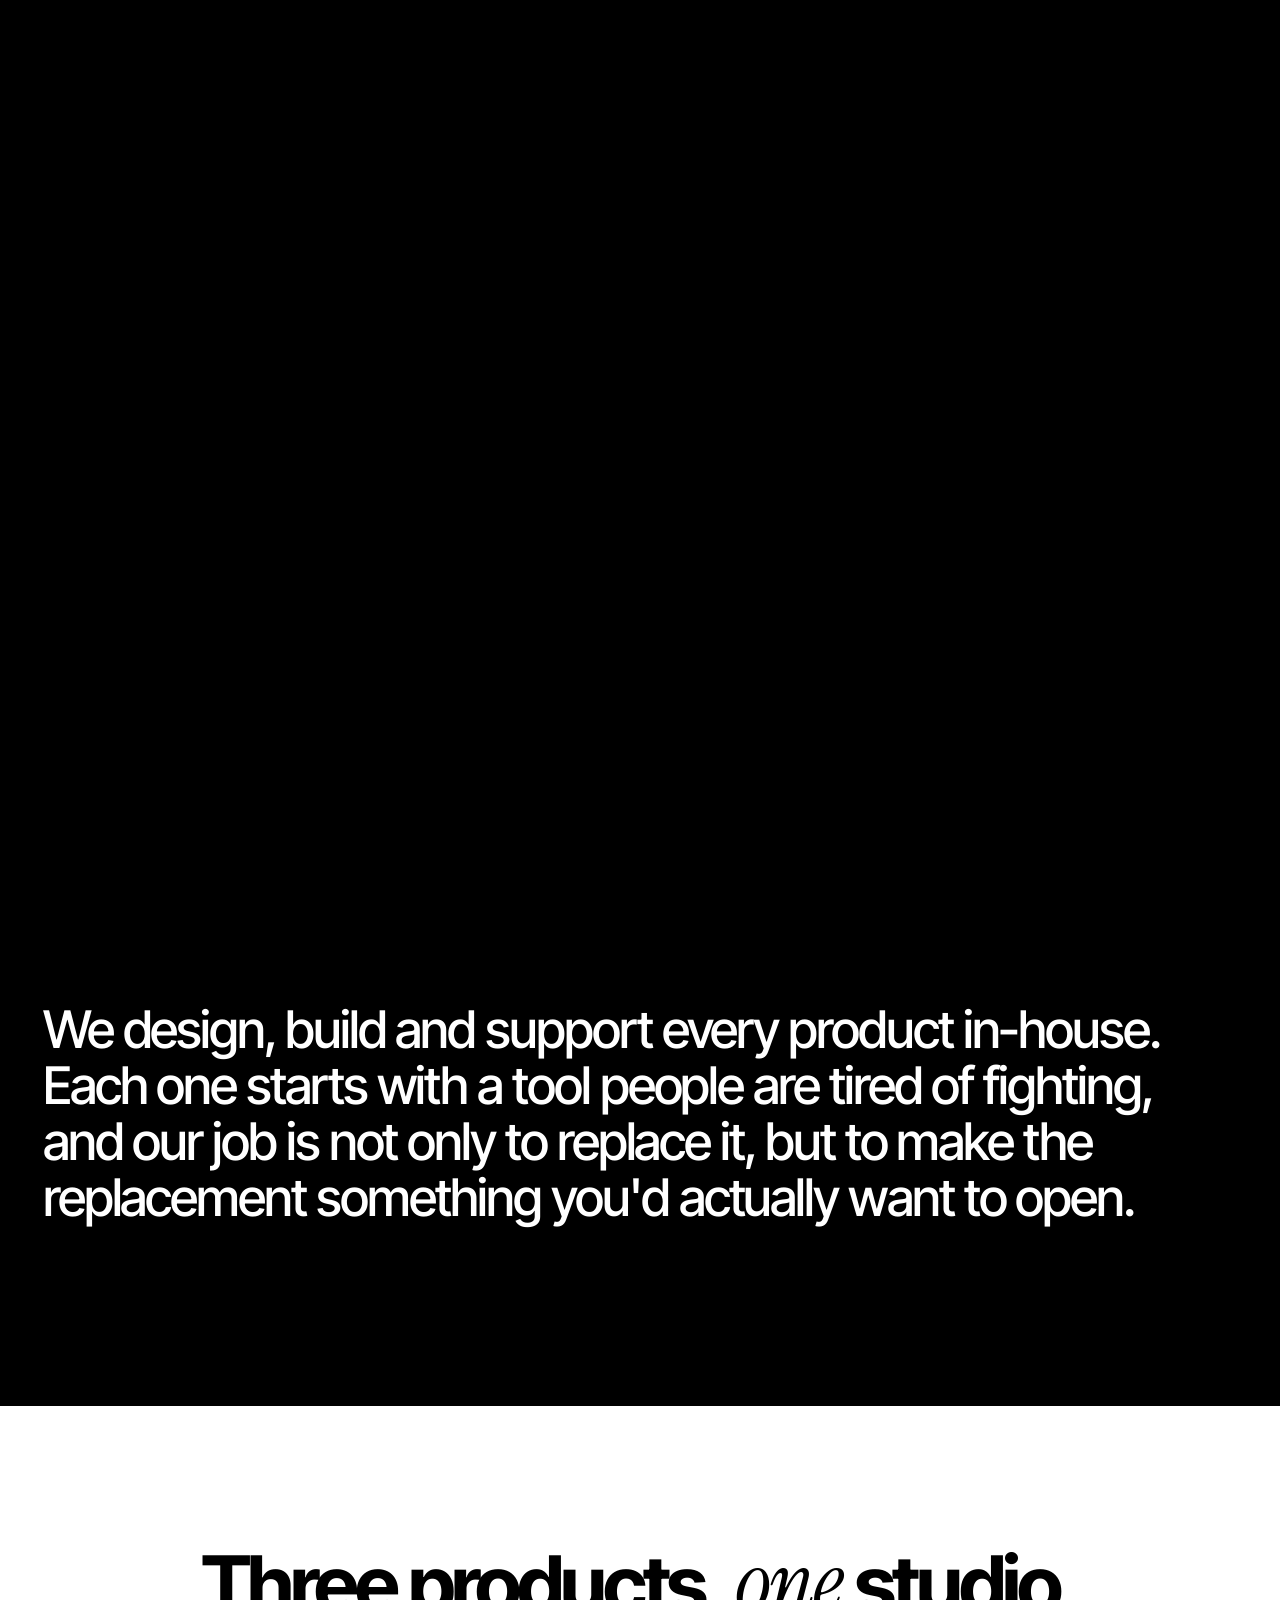
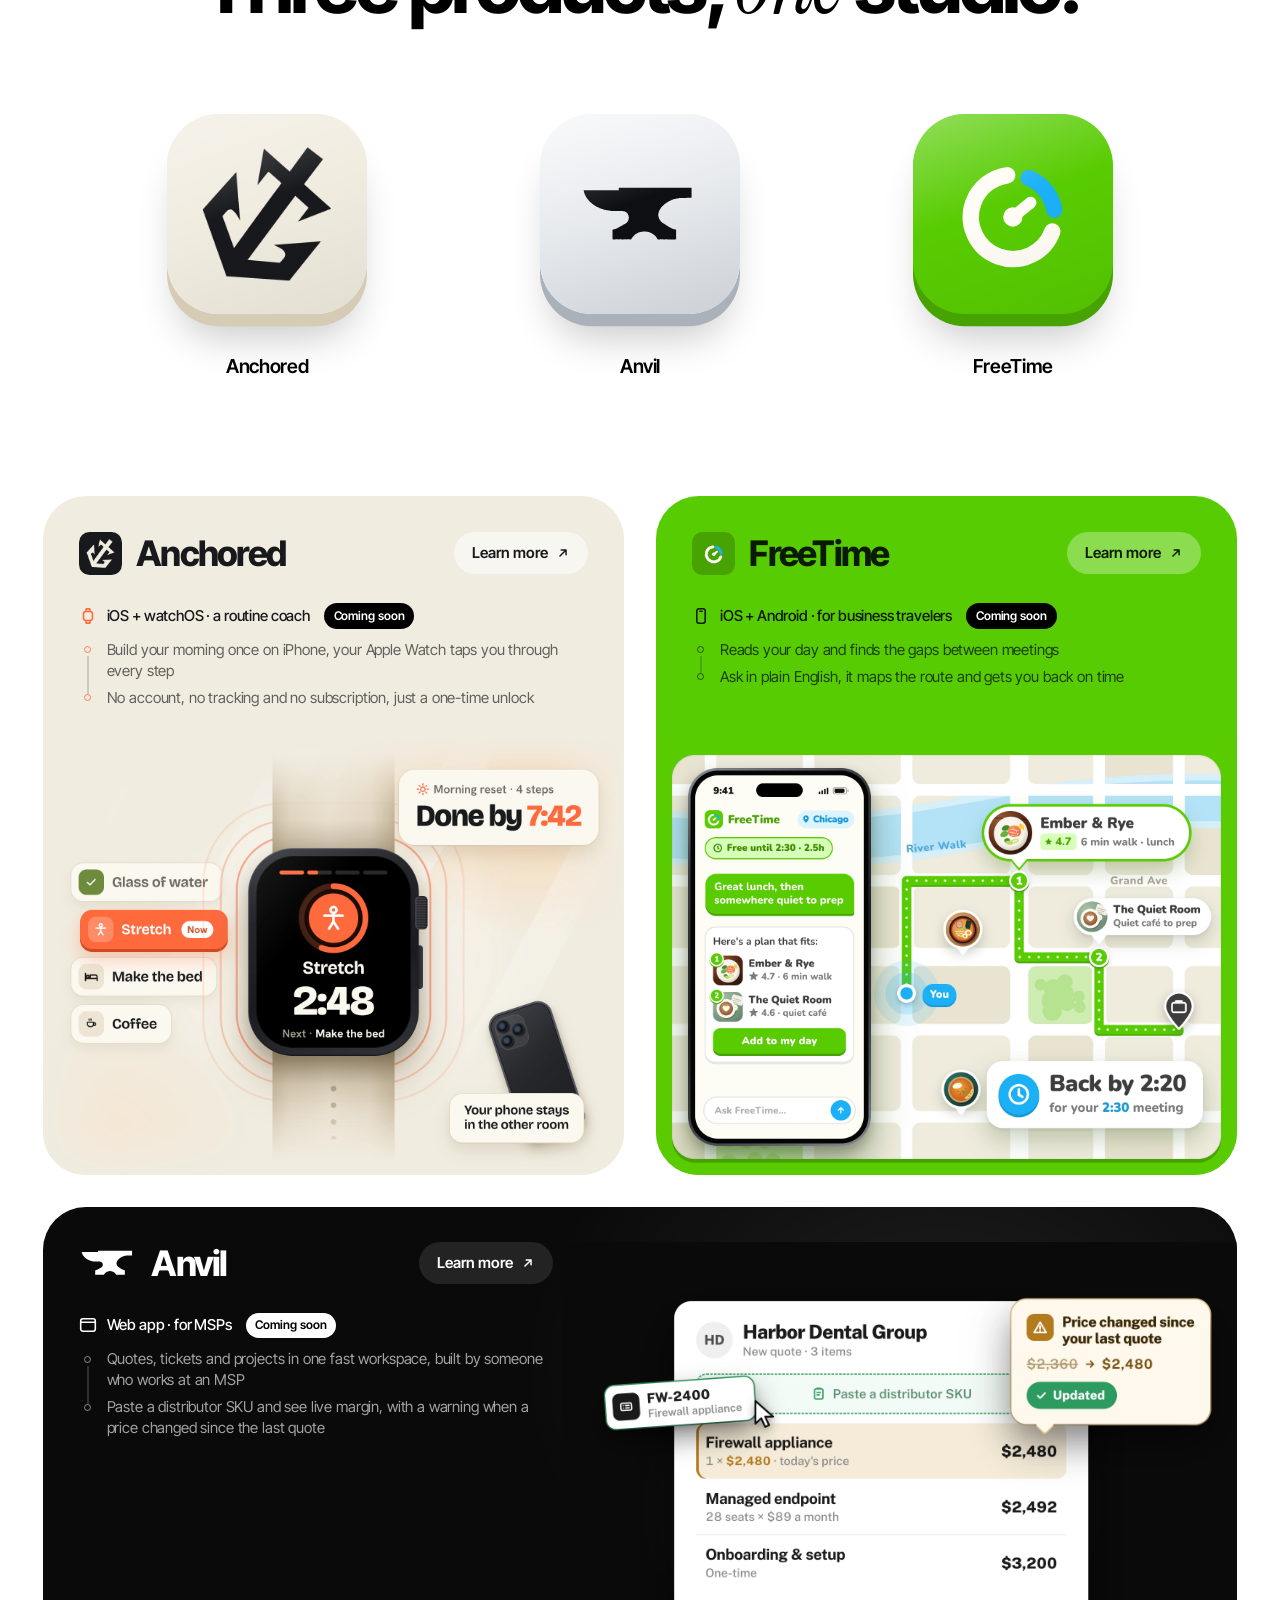
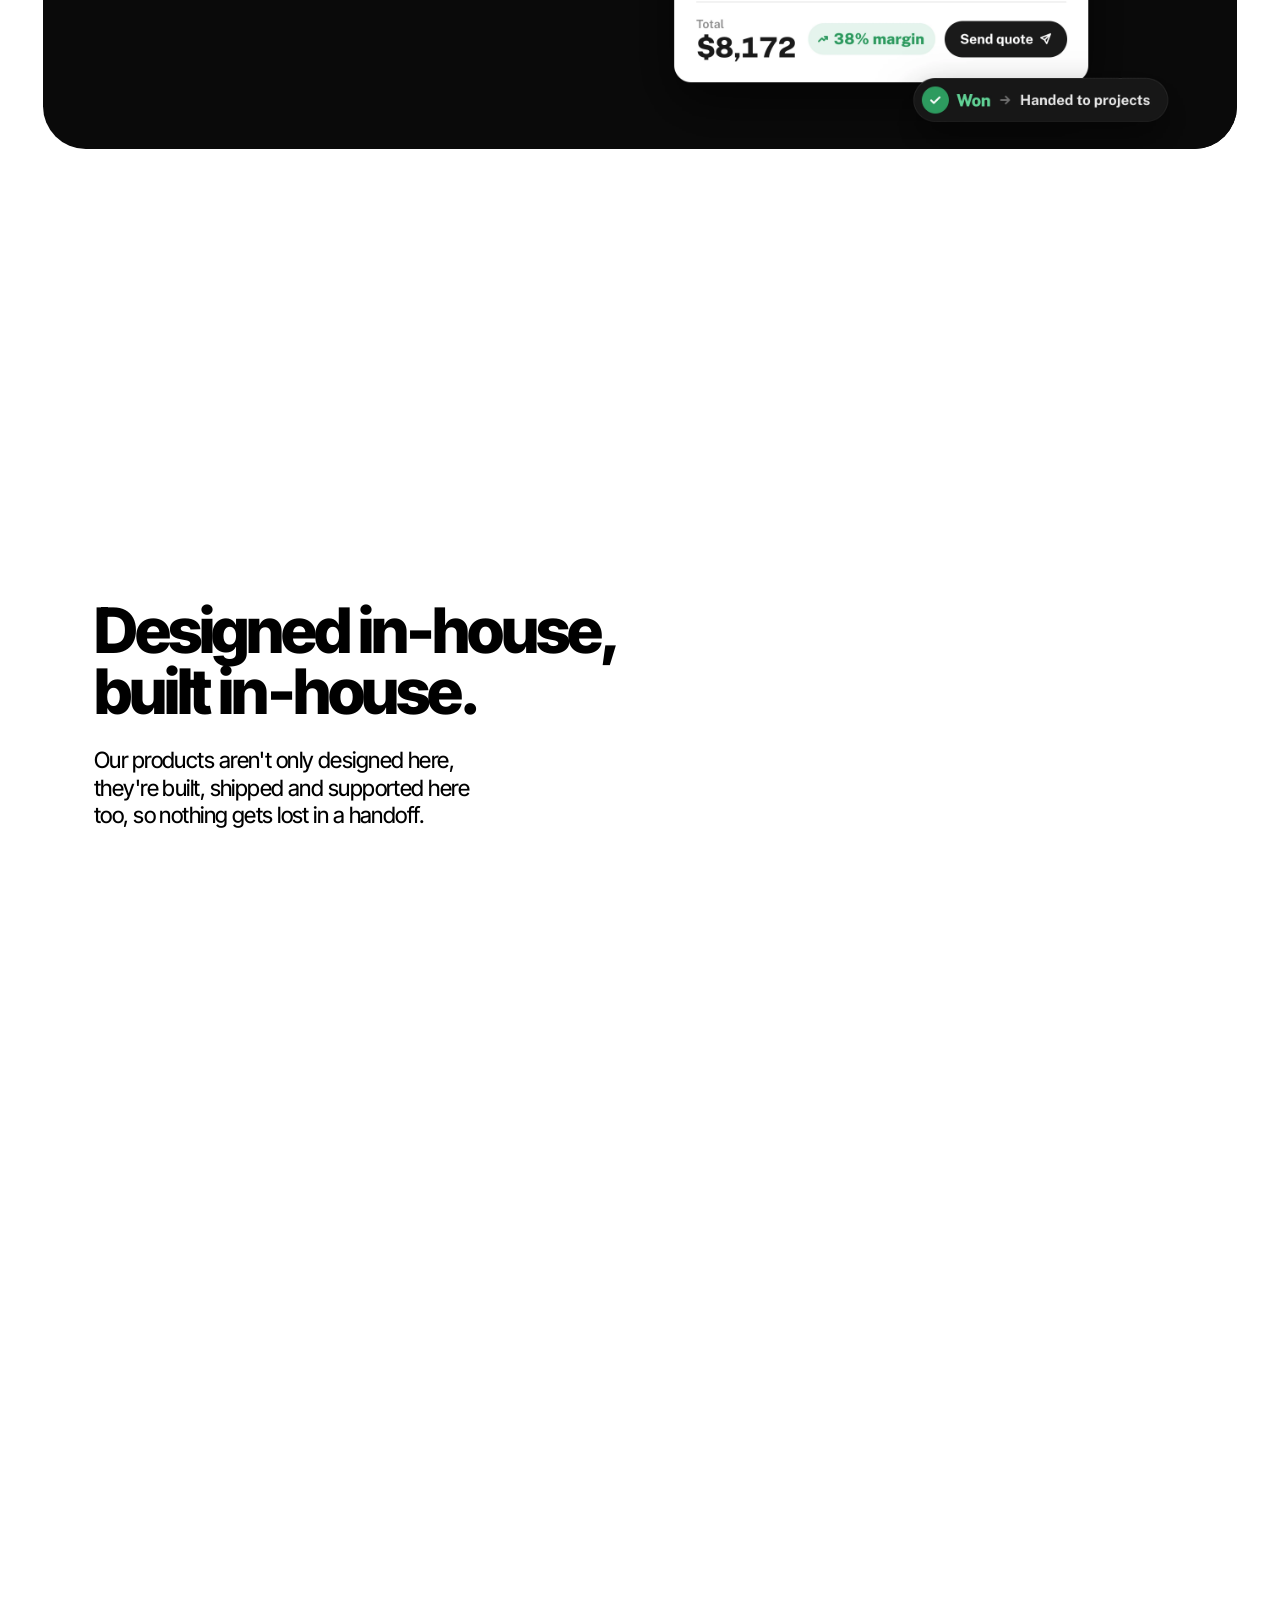
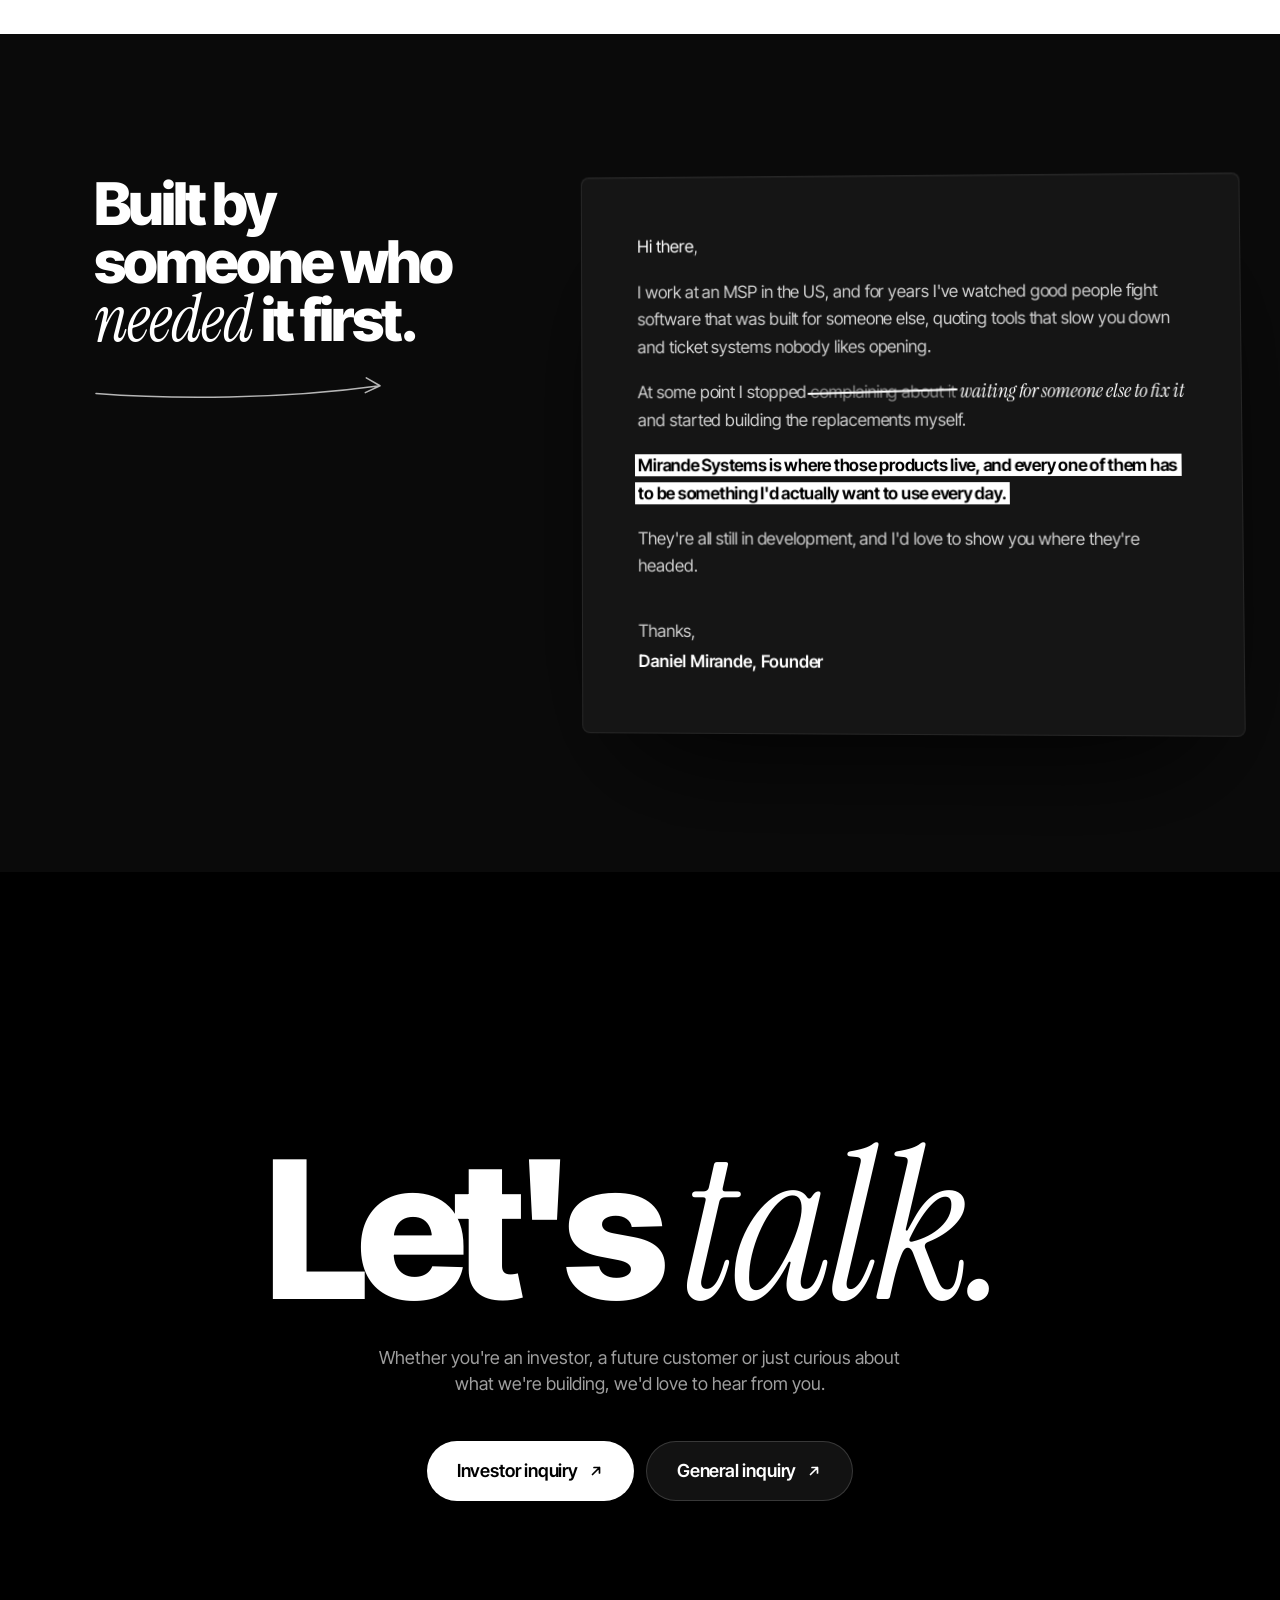
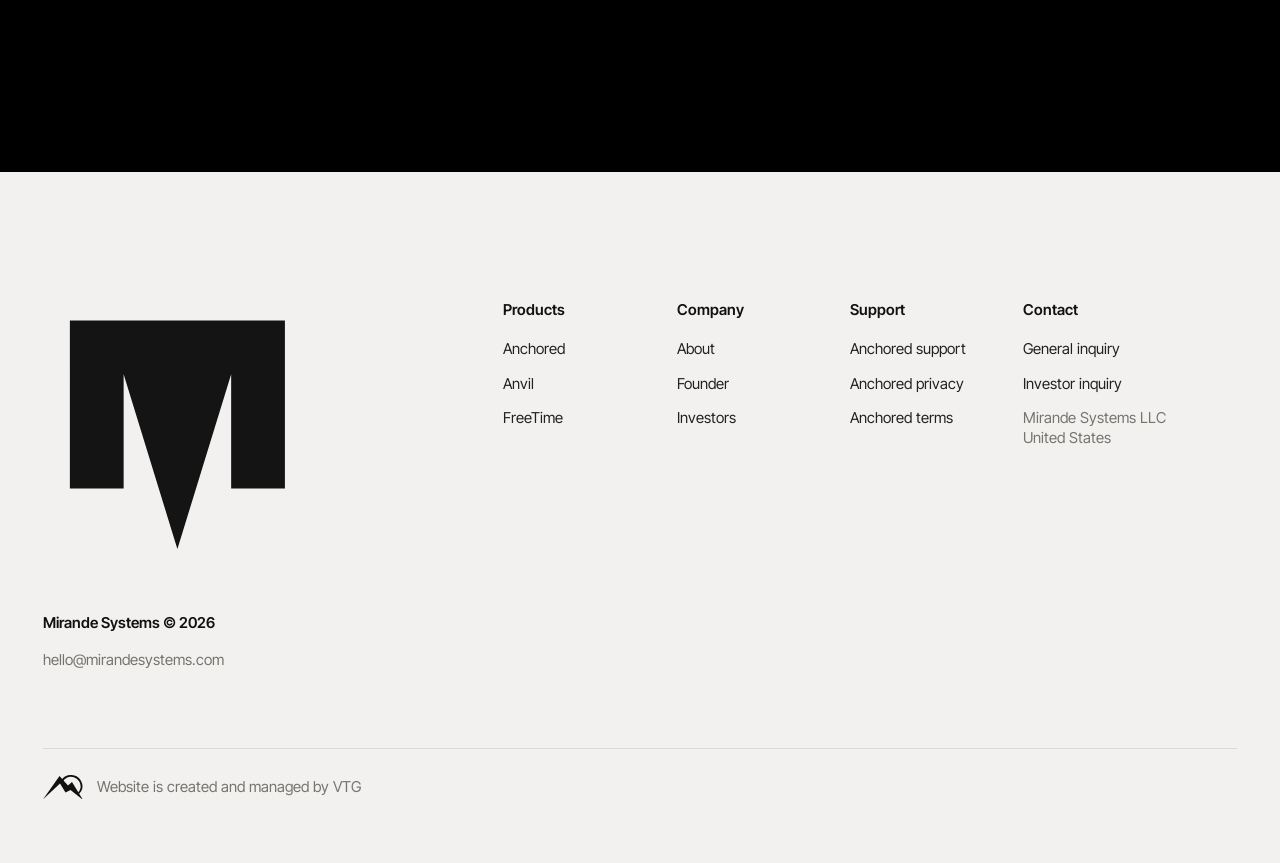
==== commit f259a2ee: "Redesign the home page; add Anvil and FreeTime product pages New black-and-white studio home page: a" ====
--- a/index.html
+++ b/index.html
@@ -1,623 +1,294 @@
 <!DOCTYPE html>
 <html lang="en">
 <head>
-<meta charset="UTF-8" />
-<meta name="viewport" content="width=device-width, initial-scale=1.0" />
-<title>Mirande Systems LLC — Software, Forged Sharp.</title>
+<meta charset="UTF-8">
+<meta name="viewport" content="width=device-width, initial-scale=1, viewport-fit=cover">
+<title>Mirande Systems · Independent software studio</title>
+<meta name="description" content="Mirande Systems is an independent software studio in the US. We design, build and ship our own products: Anchored, Anvil and FreeTime.">
+<meta name="theme-color" content="#000000">
+<link rel="canonical" href="https://www.mirandesystems.com/">
+<meta property="og:type" content="website">
+<meta property="og:site_name" content="Mirande Systems">
+<meta property="og:title" content="Mirande Systems · We design, build and ship our own products">
+<meta property="og:description" content="An independent software studio in the US, with three products for iPhone, Apple Watch, Android and the web: Anchored, Anvil and FreeTime.">
+<meta property="og:url" content="https://www.mirandesystems.com/">
+<meta property="og:image" content="https://www.mirandesystems.com/assets/site/img/og-image.png">
+<meta property="og:image:width" content="1200">
+<meta property="og:image:height" content="630">
+<meta name="twitter:card" content="summary_large_image">
+<link rel="icon" href="/assets/site/img/m.svg" type="image/svg+xml">
+<link rel="apple-touch-icon" href="/assets/site/img/apple-touch-icon.png">
 <link rel="preconnect" href="https://fonts.googleapis.com">
 <link rel="preconnect" href="https://fonts.gstatic.com" crossorigin>
-<link href="https://fonts.googleapis.com/css2?family=Archivo:wght@400;500;700;800;900&family=JetBrains+Mono:wght@400;500&display=swap" rel="stylesheet">
-<style>
-  :root {
-    --bg: #ffffff;
-    --fg: #000000;
-    --muted: #6b6b6b;
-    --hairline: rgba(0,0,0,0.12);
-  }
-
-  * { box-sizing: border-box; margin: 0; padding: 0; }
-  html { scroll-behavior: smooth; }
-  body {
-    background: var(--bg);
-    color: var(--fg);
-    font-family: 'Archivo', sans-serif;
-    -webkit-font-smoothing: antialiased;
-    overflow-x: hidden;
-  }
-  ::selection { background: var(--fg); color: var(--bg); }
-  .mono { font-family: 'JetBrains Mono', monospace; font-size: 11px; letter-spacing: 0.1em; text-transform: uppercase; }
-
-  /* ============== LOGO MARK ============== */
-  .mark { display: inline-block; line-height: 0; }
-  .mark svg { display: block; }
-  .mark svg path { fill: currentColor; }
-
-  /* ============== NAV ============== */
-  nav {
-    position: fixed;
-    top: 0; left: 0; right: 0;
-    z-index: 100;
-    display: flex;
-    align-items: center;
-    justify-content: space-between;
-    padding: 20px 40px;
-    background: rgba(255,255,255,0.9);
-    backdrop-filter: blur(14px);
-    border-bottom: 1px solid var(--fg);
-  }
-  nav .brand {
-    display: flex;
-    align-items: center;
-    gap: 12px;
-  }
-  nav .brand .mark { color: var(--fg); }
-  nav .brand .wordmark {
-    font-weight: 900;
-    font-size: 14px;
-    letter-spacing: 0.02em;
-    text-transform: uppercase;
-  }
-  nav ul {
-    display: flex;
-    gap: 36px;
-    list-style: none;
-  }
-  nav ul a {
-    color: var(--fg);
-    text-decoration: none;
-    font-size: 13px;
-    font-weight: 600;
-    letter-spacing: 0;
-    transition: opacity 0.2s ease;
-  }
-  nav ul a:hover { opacity: 0.4; }
-  nav .cta {
-    background: var(--fg);
-    color: var(--bg);
-    padding: 11px 18px;
-    font-size: 11px;
-    font-weight: 700;
-    letter-spacing: 0.08em;
-    text-transform: uppercase;
-    border: 1px solid var(--fg);
-    cursor: pointer;
-    font-family: inherit;
-    transition: all 0.2s ease;
-  }
-  nav .cta:hover { background: var(--bg); color: var(--fg); }
-
-  /* ============== HERO ============== */
-  .hero {
-    min-height: 100vh;
-    padding: 120px 40px 40px;
-    display: flex;
-    flex-direction: column;
-    justify-content: space-between;
-    position: relative;
-  }
-  .hero-top {
-    display: flex;
-    justify-content: space-between;
-    align-items: flex-start;
-  }
-  .hero-top .label { color: var(--muted); }
-  .hero-mark-bg {
-    position: absolute;
-    top: 50%;
-    left: 50%;
-    transform: translate(-50%, -45%);
-    width: 70vmin;
-    height: 70vmin;
-    color: var(--fg);
-    opacity: 0.05;
-    pointer-events: none;
-  }
-  .hero-mark-bg svg { width: 100%; height: 100%; }
-  .hero-content { position: relative; z-index: 2; }
-  .hero-headline {
-    font-size: clamp(56px, 13vw, 200px);
-    font-weight: 900;
-    line-height: 0.85;
-    letter-spacing: -0.055em;
-    margin: 60px 0 40px;
-    text-transform: uppercase;
-  }
-  .hero-bottom {
-    display: grid;
-    grid-template-columns: 1fr 1fr;
-    gap: 60px;
-    align-items: end;
-    border-top: 2px solid var(--fg);
-    padding-top: 28px;
-    position: relative;
-    z-index: 2;
-  }
-  .hero-desc {
-    font-size: 17px;
-    max-width: 460px;
-    line-height: 1.45;
-    font-weight: 500;
-  }
-  .hero-stats {
-    display: flex;
-    gap: 50px;
-    justify-self: end;
-  }
-  .stat { text-align: right; }
-  .stat-num {
-    font-size: 56px;
-    font-weight: 900;
-    line-height: 1;
-    letter-spacing: -0.04em;
-  }
-  .stat-label { color: var(--muted); margin-top: 6px; }
-
-  /* ============== MARQUEE ============== */
-  .marquee {
-    border-top: 1px solid var(--fg);
-    border-bottom: 1px solid var(--fg);
-    overflow: hidden;
-    padding: 18px 0;
-    background: var(--fg);
-    color: var(--bg);
-  }
-  .marquee-track {
-    display: flex;
-    gap: 50px;
-    white-space: nowrap;
-    animation: scroll 28s linear infinite;
-    align-items: center;
-  }
-  .marquee-item {
-    display: inline-flex;
-    align-items: center;
-    gap: 50px;
-    font-size: 14px;
-    font-weight: 800;
-    letter-spacing: 0.08em;
-    text-transform: uppercase;
-  }
-  .marquee-item .mark { color: var(--bg); }
-  @keyframes scroll {
-    from { transform: translateX(0); }
-    to { transform: translateX(-50%); }
-  }
-
-  /* ============== SECTIONS ============== */
-  .section {
-    padding: 120px 40px;
-    border-bottom: 1px solid var(--fg);
-    position: relative;
-  }
-  .section-head {
-    display: grid;
-    grid-template-columns: 220px 1fr;
-    gap: 40px;
-    margin-bottom: 80px;
-    align-items: start;
-  }
-  .section-title {
-    font-size: clamp(40px, 6.5vw, 88px);
-    font-weight: 900;
-    letter-spacing: -0.045em;
-    line-height: 0.92;
-    text-transform: uppercase;
-  }
-  .section-label { padding-top: 8px; }
-  .section-label .num {
-    font-size: 72px;
-    font-weight: 900;
-    line-height: 1;
-    letter-spacing: -0.05em;
-  }
-  .section-label .tag { color: var(--muted); margin-top: 6px; }
-
-  /* ============== PRODUCTS ============== */
-  .product {
-    display: grid;
-    grid-template-columns: 220px 1fr 1fr;
-    gap: 40px;
-    padding: 56px 0;
-    border-top: 1px solid var(--fg);
-    align-items: start;
-    cursor: pointer;
-    position: relative;
-    transition: padding 0.4s ease;
-  }
-  .product:last-child { border-bottom: 1px solid var(--fg); }
-  .product:hover { padding-left: 24px; }
-  .product:hover .product-arrow { transform: translateX(12px); }
-  .product-id { padding-top: 8px; display: flex; flex-direction: column; gap: 10px; }
-  .product-id .mark { color: var(--fg); }
-  .product-name {
-    font-size: clamp(44px, 6.5vw, 80px);
-    font-weight: 900;
-    letter-spacing: -0.045em;
-    line-height: 0.95;
-    text-transform: uppercase;
-  }
-  .product-tagline {
-    font-size: 18px;
-    font-weight: 600;
-    margin-top: 12px;
-    color: var(--muted);
-    letter-spacing: -0.01em;
-  }
-  .product-meta {
-    display: flex;
-    flex-direction: column;
-    gap: 18px;
-    padding-top: 12px;
-  }
-  .product-meta p { font-size: 15px; line-height: 1.55; font-weight: 500; }
-  .product-platforms {
-    display: flex;
-    flex-wrap: wrap;
-    gap: 6px;
-  }
-  .product-platforms span {
-    border: 1px solid var(--fg);
-    padding: 5px 10px;
-    font-family: 'JetBrains Mono', monospace;
-    font-size: 10px;
-    text-transform: uppercase;
-    letter-spacing: 0.08em;
-    font-weight: 500;
-  }
-  .product-arrow {
-    font-size: 36px;
-    font-weight: 900;
-    line-height: 1;
-    transition: transform 0.3s ease;
-  }
-
-  /* ============== FOUNDER ============== */
-  .founder {
-    padding: 140px 40px;
-    background: var(--fg);
-    color: var(--bg);
-    position: relative;
-    overflow: hidden;
-    border-bottom: 1px solid var(--fg);
-  }
-  .founder-grid {
-    display: grid;
-    grid-template-columns: 220px 1fr;
-    gap: 60px;
-    align-items: start;
-    position: relative;
-    z-index: 2;
-  }
-  .founder-content .label { color: #888; margin-bottom: 28px; }
-  .founder-name {
-    font-size: clamp(52px, 9vw, 130px);
-    font-weight: 900;
-    line-height: 0.86;
-    letter-spacing: -0.05em;
-    margin-bottom: 32px;
-    text-transform: uppercase;
-  }
-  .founder-bio { font-size: 17px; line-height: 1.6; max-width: 540px; color: #b5b5b5; font-weight: 500; }
-  .founder-signature {
-    margin-top: 56px;
-    padding-top: 28px;
-    border-top: 1px solid #2a2a2a;
-    max-width: 540px;
-  }
-  .founder-signature .sig-label { color: #888; margin-bottom: 8px; }
-  .founder-signature .sig-name {
-    font-size: 28px;
-    font-weight: 900;
-    letter-spacing: -0.02em;
-    margin-bottom: 6px;
-  }
-  .founder-signature .sig-role { color: #888; }
-  .founder-mark-bg {
-    position: absolute;
-    bottom: -120px;
-    right: -80px;
-    width: 600px;
-    height: 600px;
-    color: #ffffff;
-    opacity: 0.04;
-    pointer-events: none;
-    z-index: 1;
-  }
-  .founder-mark-bg svg { width: 100%; height: 100%; }
-
-  /* ============== MANIFESTO ============== */
-  .manifesto {
-    padding: 140px 40px;
-    text-align: center;
-    border-bottom: 1px solid var(--fg);
-    position: relative;
-    overflow: hidden;
-  }
-  .manifesto p {
-    font-size: clamp(36px, 5.5vw, 76px);
-    font-weight: 900;
-    letter-spacing: -0.045em;
-    line-height: 1.02;
-    max-width: 1200px;
-    margin: 0 auto;
-    text-transform: uppercase;
-    position: relative;
-    z-index: 2;
-  }
-  .manifesto .divider-marks {
-    display: flex;
-    justify-content: center;
-    gap: 14px;
-    margin-bottom: 40px;
-  }
-  .manifesto .divider-marks .mark { color: var(--fg); }
-
-  /* ============== CONTACT ============== */
-  .contact {
-    padding: 120px 40px 60px;
-    display: grid;
-    grid-template-columns: 1fr 1fr;
-    gap: 60px;
-    border-bottom: 1px solid var(--fg);
-  }
-  .contact h2 {
-    font-size: clamp(56px, 9vw, 140px);
-    font-weight: 900;
-    letter-spacing: -0.055em;
-    line-height: 0.86;
-    text-transform: uppercase;
-  }
-  .contact-right {
-    display: flex;
-    flex-direction: column;
-    gap: 18px;
-    justify-content: flex-end;
-  }
-  .contact-right a {
-    color: var(--fg);
-    text-decoration: none;
-    font-size: 22px;
-    font-weight: 700;
-    letter-spacing: -0.015em;
-    border-bottom: 2px solid var(--fg);
-    padding-bottom: 10px;
-    transition: padding 0.3s ease;
-  }
-  .contact-right a:hover { padding-left: 14px; }
-
-  /* ============== FOOTER ============== */
-  footer {
-    padding: 30px 40px;
-    display: flex;
-    justify-content: space-between;
-    align-items: center;
-    color: var(--muted);
-    gap: 20px;
-  }
-  footer .footer-brand {
-    display: flex;
-    align-items: center;
-    gap: 10px;
-  }
-  footer .footer-brand .mark { color: var(--fg); }
-  footer .copy { font-size: 11px; }
-
-  /* ============== RESPONSIVE ============== */
-  @media (max-width: 900px) {
-    nav { padding: 14px 20px; }
-    nav ul { display: none; }
-    .hero { padding: 110px 20px 40px; }
-    .hero-bottom { grid-template-columns: 1fr; gap: 30px; }
-    .hero-stats { justify-self: start; }
-    .section, .founder, .manifesto, .contact { padding: 80px 20px; }
-    .section-head, .product, .founder-grid, .contact { grid-template-columns: 1fr; gap: 30px; }
-    .product { padding: 40px 0; }
-    .founder-mark-bg { width: 360px; height: 360px; bottom: -60px; right: -40px; }
-    footer { flex-direction: column; gap: 14px; padding: 24px 20px; text-align: center; }
-  }
-</style>
+<link href="https://fonts.googleapis.com/css2?family=Inter+Tight:ital,wght@0,300..900;1,300..900&family=Instrument+Serif:ital@0;1&display=swap" rel="stylesheet">
+<link rel="stylesheet" href="/assets/site/lib/lenis.css">
+<link rel="stylesheet" href="/assets/site/site.css">
+<script>
+  // decide on the preloader before first paint (skip on reduced motion, repeat visits, ?nopre)
+  (function () {
+    var q = location.search, d = document.documentElement;
+    var reduce = window.matchMedia('(prefers-reduced-motion: reduce)').matches;
+    var seen = false; try { seen = sessionStorage.getItem('ms-pre') === '1'; } catch (e) {}
+    var pre = !reduce && q.indexOf('nopre') < 0 && (!seen || q.indexOf('pre') > -1 && q.indexOf('nopre') < 0);
+    d.classList.add(pre ? 'has-pre' : 'no-pre');
+    if (reduce) d.classList.add('reduce');
+    else { d.classList.add('js-intro'); setTimeout(function () { d.classList.remove('js-intro'); }, 5000); }
+    d.classList.add('hero-orbit');
+  })();
+</script>
 </head>
 <body>
 
-<!-- ============== INLINE LOGO MARK (used everywhere via <use>) ============== -->
-<svg width="0" height="0" style="position:absolute" aria-hidden="true">
+<svg width="0" height="0" style="position:absolute" aria-hidden="true" focusable="false">
   <defs>
-    <symbol id="m-mark" viewBox="0 0 200 200">
-      <path d="M 20 25 L 180 25 L 180 150 L 140 150 L 140 65 L 100 195 L 60 65 L 60 150 L 20 150 Z" />
+    <symbol id="i-m" viewBox="0 0 200 200"><path d="M 20 25 L 180 25 L 180 150 L 140 150 L 140 65 L 100 195 L 60 65 L 60 150 L 20 150 Z" fill="currentColor"/></symbol>
+    <symbol id="i-arrow" viewBox="0 0 16 16"><path d="M4.5 11.5l7-7M6 4.5h5.5V10" fill="none" stroke="currentColor" stroke-width="1.7" stroke-linecap="round" stroke-linejoin="round"/></symbol>
+    <symbol id="i-down" viewBox="0 0 16 16"><path d="M8 3v10M3.5 8.5L8 13l4.5-4.5" fill="none" stroke="currentColor" stroke-width="1.7" stroke-linecap="round" stroke-linejoin="round"/></symbol>
+    <symbol id="i-watch" viewBox="0 0 16 16"><g fill="none" stroke="currentColor" stroke-width="1.4" stroke-linejoin="round"><rect x="4" y="4" width="8" height="8" rx="2.4"/><path d="M6 4l.5-2.5h3L10 4M6 12l.5 2.5h3L10 12"/></g></symbol>
+    <symbol id="i-phone" viewBox="0 0 16 16"><g fill="none" stroke="currentColor" stroke-width="1.4"><rect x="4.25" y="1.5" width="7.5" height="13" rx="2"/><path d="M7 3.7h2" stroke-linecap="round"/></g></symbol>
+    <symbol id="i-web" viewBox="0 0 16 16"><g fill="none" stroke="currentColor" stroke-width="1.4"><rect x="1.5" y="2.5" width="13" height="11" rx="2"/><path d="M1.5 5.5h13"/></g></symbol>
+    <symbol id="i-shield" viewBox="0 0 16 16"><path d="M8 1.6l5.2 2v4c0 3.2-2.2 5.6-5.2 6.8C5 13.2 2.8 10.8 2.8 7.6v-4z" fill="none" stroke="currentColor" stroke-width="1.4" stroke-linejoin="round"/></symbol>
+    <symbol id="i-flow" viewBox="0 0 16 16"><g fill="none" stroke="currentColor" stroke-width="1.4" stroke-linecap="round"><circle cx="3.5" cy="4" r="1.8"/><circle cx="12.5" cy="12" r="1.8"/><path d="M5.3 4h3.2a2 2 0 012 2v4"/></g></symbol>
+    <symbol id="i-tag" viewBox="0 0 16 16"><g fill="none" stroke="currentColor" stroke-width="1.4" stroke-linejoin="round"><path d="M8.6 1.8h5.6v5.6L7.6 14 2 8.4z"/><circle cx="11.3" cy="4.7" r="1"/></g></symbol>
+    <symbol id="i-pin" viewBox="0 0 16 16"><g fill="none" stroke="currentColor" stroke-width="1.4"><path d="M8 14.5s4.6-4.3 4.6-8a4.6 4.6 0 10-9.2 0c0 3.7 4.6 8 4.6 8z"/><circle cx="8" cy="6.5" r="1.7"/></g></symbol>
+    <symbol id="i-gap" viewBox="0 0 16 16"><g fill="none" stroke="currentColor" stroke-width="1.4" stroke-linecap="round"><path d="M13.2 5.2A5.8 5.8 0 108 2.2"/><path d="M8 5v3l2 1.4"/></g></symbol>
+    <symbol id="i-lock" viewBox="0 0 16 16"><g fill="none" stroke="currentColor" stroke-width="1.4"><rect x="3" y="7" width="10" height="7.5" rx="1.8"/><path d="M5.3 7V5.2a2.7 2.7 0 015.4 0V7"/></g></symbol>
+    <symbol id="i-ft" viewBox="0 0 100 100">
+      <circle cx="50" cy="52" r="27" fill="none" stroke="#FFFDF5" stroke-width="10.5" stroke-linecap="round" stroke-dasharray="114 200" transform="rotate(20 50 52)"/>
+      <circle cx="50" cy="52" r="27" fill="none" stroke="#1CB0F6" stroke-width="10.5" stroke-linecap="round" stroke-dasharray="27.3 200" transform="rotate(292 50 52)"/>
+      <path d="M50 52L61.4 42.8" stroke="#FFFDF5" stroke-width="7.5" stroke-linecap="round"/>
+      <circle cx="50" cy="52" r="6.2" fill="#FFFDF5"/>
     </symbol>
   </defs>
 </svg>
 
-<!-- ============== NAV ============== -->
-<nav>
-  <div class="brand">
-    <span class="mark"><svg width="22" height="22"><use href="#m-mark"/></svg></span>
-    <span class="wordmark">MIRANDE SYSTEMS</span>
+<!-- 0 · preloader (dot matrix) -->
+<div class="pre" id="pre" aria-hidden="true"><canvas id="pre-canvas"></canvas></div>
+
+<!-- 1 · floating glass pill nav -->
+<header class="nav" id="nav">
+  <div class="nav__pill">
+    <a class="nav__brand" href="#top" aria-label="Mirande Systems, back to top">
+      <svg class="nav__m" aria-hidden="true"><use href="#i-m"/></svg>
+      <span>Mirande Systems</span>
+    </a>
+    <nav class="nav__links" aria-label="Primary">
+      <a href="#products">Products</a>
+      <a href="#about">About</a>
+      <a href="#founder">Founder</a>
+    </nav>
+    <a class="nav__cta" href="#contact">Get in touch</a>
   </div>
-  <ul>
-    <li><a href="#products">Products</a></li>
-    <li><a href="#story">Story</a></li>
-    <li><a href="#contact">Contact</a></li>
-  </ul>
-  <button class="cta">Get In Touch</button>
-</nav>
-
-<!-- ============== HERO ============== -->
-<section class="hero">
-  <div class="hero-mark-bg">
-    <svg><use href="#m-mark"/></svg>
-  </div>
-
-  <div class="hero-top">
-    <div class="mono label">[ EST. 2025 / SOFTWARE STUDIO ]</div>
-    <div class="mono label">003 PRODUCTS / 001 MISSION</div>
-  </div>
-
-  <div class="hero-content">
-    <h1 class="hero-headline">Software,<br>Forged Sharp.</h1>
-  </div>
-
-  <div class="hero-bottom">
-    <p class="hero-desc">
-      Mirande Systems LLC builds opinionated software for people who refuse to settle for bloated, broken tools. Three products. Zero compromise.
-    </p>
-    <div class="hero-stats">
-      <div class="stat">
-        <div class="stat-num">03</div>
-        <div class="mono stat-label">Products</div>
-      </div>
-      <div class="stat">
-        <div class="stat-num">01</div>
-        <div class="mono stat-label">Mission</div>
-      </div>
-    </div>
-  </div>
-</section>
-
-<!-- ============== MARQUEE ============== -->
-<div class="marquee">
-  <div class="marquee-track">
-    <div class="marquee-item"><span class="mark"><svg width="16" height="16"><use href="#m-mark"/></svg></span> ANCHORED</div>
-    <div class="marquee-item"><span class="mark"><svg width="16" height="16"><use href="#m-mark"/></svg></span> ANVIL</div>
-    <div class="marquee-item"><span class="mark"><svg width="16" height="16"><use href="#m-mark"/></svg></span> FREETIME</div>
-    <div class="marquee-item"><span class="mark"><svg width="16" height="16"><use href="#m-mark"/></svg></span> BUILT WITH INTENT</div>
-    <div class="marquee-item"><span class="mark"><svg width="16" height="16"><use href="#m-mark"/></svg></span> ANCHORED</div>
-    <div class="marquee-item"><span class="mark"><svg width="16" height="16"><use href="#m-mark"/></svg></span> ANVIL</div>
-    <div class="marquee-item"><span class="mark"><svg width="16" height="16"><use href="#m-mark"/></svg></span> FREETIME</div>
-    <div class="marquee-item"><span class="mark"><svg width="16" height="16"><use href="#m-mark"/></svg></span> BUILT WITH INTENT</div>
-  </div>
-</div>
-
-<!-- ============== PRODUCTS ============== -->
-<section class="section" id="products">
-  <div class="section-head">
-    <div class="section-label">
-      <div class="num">01</div>
-      <div class="mono tag">/ Products</div>
-    </div>
-    <h2 class="section-title">Three tools. Each built to replace something broken.</h2>
-  </div>
-
-  <!-- ANCHORED -->
-  <div class="product">
-    <div class="product-id">
-      <span class="mark"><svg width="20" height="20"><use href="#m-mark"/></svg></span>
-      <div class="mono">001 / IOS · WATCHOS</div>
-    </div>
-    <div>
-      <h3 class="product-name">Anchored.</h3>
-      <p class="product-tagline">Habits that hold.</p>
-    </div>
-    <div class="product-meta">
-      <p>A habit tracker for iOS and Apple Watch designed for people who actually want to change. No streak-shaming, no gamified nonsense — just rituals you can stick to.</p>
-      <div class="product-platforms">
-        <span>iOS</span>
-        <span>Apple Watch</span>
-        <span>SwiftUI</span>
-      </div>
-      <div class="product-arrow">→</div>
-    </div>
-  </div>
-
-  <!-- ANVIL -->
-  <div class="product">
-    <div class="product-id">
-      <span class="mark"><svg width="20" height="20"><use href="#m-mark"/></svg></span>
-      <div class="mono">002 / SAAS · MSP</div>
-    </div>
-    <div>
-      <h3 class="product-name">Anvil.</h3>
-      <p class="product-tagline">The PSA that doesn't fight you.</p>
-    </div>
-    <div class="product-meta">
-      <p>A modern replacement for ConnectWise CPQ and PSA. Built for MSPs tired of paying premium for legacy software. Quotes, tickets, projects — finally usable.</p>
-      <div class="product-platforms">
-        <span>Web App</span>
-        <span>CPQ</span>
-        <span>PSA</span>
-        <span>MSP</span>
-      </div>
-      <div class="product-arrow">→</div>
-    </div>
-  </div>
-
-  <!-- FREETIME -->
-  <div class="product">
-    <div class="product-id">
-      <span class="mark"><svg width="20" height="20"><use href="#m-mark"/></svg></span>
-      <div class="mono">003 / SAAS · TRADES</div>
-    </div>
-    <div>
-      <h3 class="product-name">FreeTime.</h3>
-      <p class="product-tagline">Fill the gaps. Skip the calls.</p>
-    </div>
-    <div class="product-meta">
-      <p>An AI travel app built for business travelers with gaps in their itinerary. Type what you want. Maps it. Routes it. No more wasted hours between meetings.</p>
-      <div class="product-platforms">
-        <span>Web App</span>
-        <span>Scheduling</span>
-        <span>Trades</span>
-      </div>
-      <div class="product-arrow">→</div>
-    </div>
-  </div>
-</section>
-
-<!-- ============== STORY ============== -->
-<section class="founder" id="story">
-  <div class="founder-mark-bg">
-    <svg><use href="#m-mark"/></svg>
-  </div>
-  <div class="founder-grid">
-    <div class="section-label">
-      <div class="num" style="color: #fff;">02</div>
-      <div class="mono tag" style="color: #888;">/ Our Story</div>
-    </div>
-    <div class="founder-content">
-      <h2 class="founder-name">Built by people<br>who have to<br>use it.</h2>
-      <p class="founder-bio">
-        Mirande Systems LLC started where most good software does — with a problem nobody else was bothering to fix. The tools we relied on every day were bloated, slow, and built for an era that's already over.
-        <br><br>
-        So we started building replacements. Tools sharp enough for the people who actually do the work. No bloat. No quarterly-roadmap theater. Just software that earns its place on your screen.
-      </p>
-      <div class="founder-signature">
-        <div class="mono sig-label">Founded by</div>
-        <div class="sig-name">Daniel Mirande</div>
-        <div class="mono sig-role">Founder &nbsp;//&nbsp; CEO</div>
-      </div>
-    </div>
-  </div>
-</section>
-
-<!-- ============== MANIFESTO ============== -->
-<section class="manifesto">
-  <div class="divider-marks">
-    <span class="mark"><svg width="14" height="14"><use href="#m-mark"/></svg></span>
-    <span class="mark"><svg width="14" height="14"><use href="#m-mark"/></svg></span>
-    <span class="mark"><svg width="14" height="14"><use href="#m-mark"/></svg></span>
-  </div>
-  <p>We don't chase trends. We build tools that last.</p>
-</section>
-
-<!-- ============== CONTACT ============== -->
-<section class="contact" id="contact">
-  <h2>Let's talk.</h2>
-  <div class="contact-right">
-    <a href="mailto:hello@mirandesystems.com">hello@mirandesystems.com →</a>
-    <a href="#">Partnerships →</a>
-    <a href="#">Press →</a>
-    <a href="#">Careers →</a>
-  </div>
-</section>
-
-<!-- ============== FOOTER ============== -->
-<footer>
-  <div class="footer-brand">
-    <span class="mark"><svg width="16" height="16"><use href="#m-mark"/></svg></span>
-    <span class="mono">© 2026 MIRANDE SYSTEMS / ALL RIGHTS RESERVED</span>
-  </div>
-  <div class="mono copy">BUILT IN IOWA</div>
-</footer>
-
+</header>
+
+<main id="top">
+
+  <!-- 2 · hero -->
+  <section class="hero" data-theme="dark" aria-labelledby="hero-title">
+    <div class="hero__copy">
+      <h1 class="hero__title" id="hero-title">
+        <span class="line">We <em>design</em>, <em>build</em> and <em>ship</em></span>
+        <span class="line">our own products.</span>
+      </h1>
+      <p class="hero__sub">An independent software studio in the US, with three products for iPhone, Apple&nbsp;Watch, Android and the&nbsp;web.</p>
+      <div class="hero__ctas">
+        <a class="pill pill--solid" href="#products">See the products <svg aria-hidden="true"><use href="#i-down"/></svg></a>
+        <a class="pill pill--glass" href="mailto:hello@mirandesystems.com?subject=Investor%20inquiry">Investors <svg aria-hidden="true"><use href="#i-arrow"/></svg></a>
+      </div>
+    </div>
+
+    <!-- Tiny-style orbit (drag to spin) -->
+    <div class="orbit" id="orbit" aria-hidden="true">
+      <div class="orbit__ring" id="orbit-ring"></div>
+    </div>
+
+    <ul class="sr-only">
+      <li>Anchored, a routine coach for iPhone and Apple Watch</li>
+      <li>Anvil, a quoting, ticketing and project workspace for MSPs</li>
+      <li>FreeTime, an AI companion for business travelers on iOS and Android</li>
+    </ul>
+  </section>
+
+  <!-- 4 · blur-reveal statement -->
+  <section class="statement" id="about" data-theme="dark" aria-label="About the studio">
+    <p class="statement__text" id="statement-text">We design, build and support every product in-house. Each one starts with a tool people are tired of fighting, and our job is not only to replace it, but to make the replacement something you'd actually want to open.</p>
+  </section>
+
+  <!-- 5 · products -->
+  <section class="products" id="products" data-theme="light" aria-labelledby="products-title">
+    <h2 class="products__title" id="products-title">Three products, <em>one</em> studio.</h2>
+
+    <div class="apps">
+      <button class="app" type="button" data-target="#p-anchored" aria-label="Anchored, jump to product">
+        <span class="app__tile app__tile--anchored"><span class="app__face"><img src="/assets/site/img/anchored-icon.png" alt=""></span></span>
+        <span class="app__name">Anchored</span>
+      </button>
+      <button class="app" type="button" data-target="#p-anvil" aria-label="Anvil, jump to product">
+        <span class="app__tile app__tile--anvil"><span class="app__face"><span class="anvil-mark"></span></span></span>
+        <span class="app__name">Anvil</span>
+      </button>
+      <button class="app" type="button" data-target="#p-freetime" aria-label="FreeTime, jump to product">
+        <span class="app__tile app__tile--freetime"><span class="app__face"><svg><use href="#i-ft"/></svg></span></span>
+        <span class="app__name">FreeTime</span>
+      </button>
+    </div>
+
+    <div class="cards">
+      <article class="pcard pcard--anchored" id="p-anchored">
+        <header class="pcard__head">
+          <h3 class="pcard__brand"><img src="/assets/site/img/anchored-icon-dark.png" alt="" class="pcard__icon">Anchored</h3>
+          <a class="pcard__more" href="/anchored/">Learn more <svg aria-hidden="true"><use href="#i-arrow"/></svg></a>
+        </header>
+        <p class="pcard__meta"><svg aria-hidden="true"><use href="#i-watch"/></svg>iOS + watchOS · a routine coach <span class="pcard__tag">Coming soon</span></p>
+        <ul class="pcard__facts">
+          <li>Build your morning once on iPhone, your Apple&nbsp;Watch taps you through every step</li>
+          <li>No account, no tracking and no subscription, just a one-time unlock</li>
+        </ul>
+        <div class="pcard__media">
+          <figure class="pcard__visual">
+            <picture>
+              <source media="(max-width: 700px)" srcset="/assets/site/visuals/anchored-square.webp" type="image/webp" width="1200" height="1200">
+              <img src="/assets/site/visuals/anchored-card.webp" width="1600" height="1200" alt="Anchored: your Apple Watch walks you through a four-step morning routine while your phone stays in the other room, done by 7:42" loading="lazy" decoding="async">
+            </picture>
+          </figure>
+        </div>
+      </article>
+
+      <article class="pcard pcard--freetime" id="p-freetime">
+        <header class="pcard__head">
+          <h3 class="pcard__brand"><svg class="pcard__icon" aria-hidden="true"><use href="#i-ft"/></svg>FreeTime</h3>
+          <a class="pcard__more" href="/freetime/">Learn more <svg aria-hidden="true"><use href="#i-arrow"/></svg></a>
+        </header>
+        <p class="pcard__meta"><svg aria-hidden="true"><use href="#i-phone"/></svg>iOS + Android · for business travelers <span class="pcard__tag">Coming soon</span></p>
+        <ul class="pcard__facts">
+          <li>Reads your day and finds the gaps between meetings</li>
+          <li>Ask in plain English, it maps the route and gets you back on time</li>
+        </ul>
+        <div class="pcard__media">
+          <figure class="pcard__visual">
+            <picture>
+              <source media="(max-width: 700px)" srcset="/assets/site/visuals/freetime-square.webp" type="image/webp" width="1200" height="1200">
+              <img src="/assets/site/visuals/freetime-card.webp" width="1600" height="1200" alt="FreeTime: in an unfamiliar city with a free gap until 2:30, it finds a good lunch spot six minutes away and a quiet café to prep, maps the walk and gets you back in time" loading="lazy" decoding="async">
+            </picture>
+          </figure>
+        </div>
+      </article>
+
+      <article class="pcard pcard--anvil pcard--wide" id="p-anvil">
+        <div class="pcard__col">
+          <header class="pcard__head">
+            <h3 class="pcard__brand"><span class="anvil-mark pcard__icon"></span>Anvil</h3>
+            <a class="pcard__more" href="/anvil/">Learn more <svg aria-hidden="true"><use href="#i-arrow"/></svg></a>
+          </header>
+          <p class="pcard__meta"><svg aria-hidden="true"><use href="#i-web"/></svg>Web app · for MSPs <span class="pcard__tag">Coming soon</span></p>
+          <ul class="pcard__facts">
+            <li>Quotes, tickets and projects in one fast workspace, built by someone who works at an MSP</li>
+            <li>Paste a distributor SKU and see live margin, with a warning when a price changed since the last quote</li>
+          </ul>
+        </div>
+        <div class="pcard__media">
+          <figure class="pcard__visual">
+            <picture>
+              <source media="(max-width: 700px)" srcset="/assets/site/visuals/anvil-square.webp" type="image/webp" width="1200" height="1200">
+              <img src="/assets/site/visuals/anvil-card.webp" width="1600" height="1200" alt="Anvil: paste a distributor SKU into a quote, see the margin, get warned that a price changed since your last quote, send it, and hand the won deal to projects" loading="lazy" decoding="async">
+            </picture>
+          </figure>
+        </div>
+      </article>
+    </div>
+  </section>
+
+  <!-- 6 · giant 3D M -->
+  <section class="mshow" id="mshow" data-theme="light" aria-labelledby="mshow-title">
+    <div class="mshow__sticky">
+      <canvas class="mshow__canvas" id="m-canvas" aria-hidden="true"></canvas>
+      <div class="mshow__copy">
+        <h2 class="mshow__title" id="mshow-title"><span>Designed in&#8209;house,</span><span>built in&#8209;house.</span></h2>
+        <p class="mshow__body">Our products aren't only designed here, they're built, shipped and supported here too, so nothing gets lost in a handoff.</p>
+      </div>
+    </div>
+  </section>
+
+  <!-- 9 · founder letter -->
+  <section class="founder" id="founder" data-theme="dark" aria-labelledby="founder-title">
+    <div class="founder__side">
+      <h2 class="founder__title" id="founder-title">Built by someone who <em>needed</em> it first.</h2>
+      <svg class="founder__arrow" viewBox="0 0 300 30" aria-hidden="true"><path d="M2 20C80 26 190 26 292 12M278 4l14 8-15 7" fill="none" stroke="currentColor" stroke-width="1.6" stroke-linecap="round" stroke-linejoin="round"/></svg>
+    </div>
+    <article class="letter" id="letter">
+      <p class="letter__hi">Hi there,</p>
+      <p>I work at an MSP in the US, and for years I've watched good people fight software that was built for someone else, quoting tools that slow you down and ticket systems nobody likes opening.</p>
+      <p>At some point I stopped <s class="letter__strike"><span>complaining about it</span></s> <span class="letter__edit">waiting for someone else to fix it</span> and started building the replacements myself.</p>
+      <p class="letter__hl"><mark>Mirande Systems is where those products live, and every one of them has to be something I'd actually want to use every day.</mark></p>
+      <p>They're all still in development, and I'd love to show you where they're headed.</p>
+      <div class="letter__sign">
+        <p>Thanks,</p>
+        <p class="letter__name">Daniel Mirande, Founder</p>
+      </div>
+    </article>
+  </section>
+
+  <!-- 10 · contact + footer -->
+  <section class="contact" id="contact" data-theme="dark" aria-labelledby="contact-title">
+    <canvas class="stars" id="stars" aria-hidden="true"></canvas>
+    <div class="contact__inner">
+      <h2 class="contact__title" id="contact-title">Let's <em>talk.</em></h2>
+      <p class="contact__sub">Whether you're an investor, a future customer or just curious about what we're building, we'd love to hear from you.</p>
+      <div class="contact__ctas">
+        <a class="pill pill--solid pill--lg" href="mailto:hello@mirandesystems.com?subject=Investor%20inquiry">Investor inquiry <svg aria-hidden="true"><use href="#i-arrow"/></svg></a>
+        <a class="pill pill--glass pill--lg" href="mailto:hello@mirandesystems.com">General inquiry <svg aria-hidden="true"><use href="#i-arrow"/></svg></a>
+      </div>
+    </div>
+  </section>
+
+  <footer class="foot" data-theme="light">
+    <div class="foot__inner">
+      <div class="foot__brand">
+        <a class="foot__logo" href="#top" aria-label="Mirande Systems, back to top"><svg viewBox="0 0 200 200" aria-hidden="true"><use href="#i-m"/></svg></a>
+        <div class="foot__legal">
+          <p class="foot__copy">Mirande Systems &copy; 2026</p>
+          <a href="mailto:hello@mirandesystems.com">hello@mirandesystems.com</a>
+        </div>
+      </div>
+      <nav class="foot__cols" aria-label="Footer">
+        <div class="foot__col">
+          <p class="foot__h">Products</p>
+          <a href="/anchored/">Anchored</a>
+          <a href="/anvil/">Anvil</a>
+          <a href="/freetime/">FreeTime</a>
+        </div>
+        <div class="foot__col">
+          <p class="foot__h">Company</p>
+          <a href="#about">About</a>
+          <a href="#founder">Founder</a>
+          <a href="mailto:hello@mirandesystems.com?subject=Investor%20inquiry">Investors</a>
+        </div>
+        <div class="foot__col">
+          <p class="foot__h">Support</p>
+          <a href="/anchored/support/">Anchored support</a>
+          <a href="/anchored/privacy/">Anchored privacy</a>
+          <a href="/anchored/terms/">Anchored terms</a>
+        </div>
+        <div class="foot__col">
+          <p class="foot__h">Contact</p>
+          <a href="mailto:hello@mirandesystems.com">General inquiry</a>
+          <a href="mailto:hello@mirandesystems.com?subject=Investor%20inquiry">Investor inquiry</a>
+          <p class="foot__note">Mirande Systems LLC<br>United States</p>
+        </div>
+      </nav>
+    </div>
+    <a class="foot__credit" href="https://usevantagetech.com" target="_blank" rel="noopener">
+      <svg viewBox="217.345 212.675 316.602 197.112" aria-hidden="true"><path fill="currentColor" d="M217.345 405.829L347.943 219.825L415.221 295.018L446.881 267.316L533.947 409.787L435.009 330.636L395.434 350.424L351.901 279.188Z"/><path fill="none" stroke="currentColor" stroke-width="15" d="M364.549 270.615C376.457 231.719 421.130 210.910 464.327 224.135C508.800 237.751 528.167 284.053 520.981 318.509C517.100 337.122 505.980 349.839 499.166 356.376"/></svg>
+      <span>Website is created and managed by VTG</span>
+    </a>
+  </footer>
+</main>
+
+
+<script src="/assets/site/lib/gsap.min.js"></script>
+<script src="/assets/site/lib/ScrollTrigger.min.js"></script>
+<script src="/assets/site/lib/SplitText.min.js"></script>
+<script src="/assets/site/lib/lenis.min.js"></script>
+<script type="module" src="/assets/site/js/main.js"></script>
 </body>
 </html>
--- a/assets/site/site.css
+++ b/assets/site/site.css
@@ -0,0 +1,745 @@
+/* Mirande Systems · site
+   Black, white and bold. Colour only ever comes from the products. */
+
+:root {
+  --black: #000;
+  --ink: #0a0a0a;
+  --ink-2: #111;
+  --ink-3: #161616;
+  --g-1: #8a8a8a;
+  --g-2: #b5b5b5;
+  --g-3: #e9e9e9;
+  --g-4: #f4f4f4;
+  --white: #fff;
+  --tint: #ffffff;              /* the italic serif words: pure white, the face change does the work */
+  --display: "Inter Tight", ui-sans-serif, system-ui, -apple-system, "Helvetica Neue", Arial, sans-serif;
+  --serif: "Instrument Serif", "Times New Roman", Georgia, serif;
+  --mono: "JetBrains Mono", ui-monospace, "SF Mono", Menlo, monospace;
+  --gutter: clamp(16px, 3.34vw, 72px);
+  --r-card: clamp(26px, 3.34vw, 56px);
+  --ease: cubic-bezier(.22, 1, .36, 1);
+  --hero-w: 600;
+}
+
+*, *::before, *::after { box-sizing: border-box; }
+html { -webkit-text-size-adjust: 100%; background: var(--black); }
+body {
+  margin: 0;
+  background: var(--black);
+  color: var(--white);
+  font-family: var(--display);
+  font-size: 17px;
+  line-height: 1.5;
+  -webkit-font-smoothing: antialiased;
+  -moz-osx-font-smoothing: grayscale;
+  text-rendering: optimizeLegibility;
+  overflow-x: clip;
+}
+img, svg, canvas { display: block; }
+a { color: inherit; text-decoration: none; }
+button { font: inherit; color: inherit; background: none; border: 0; padding: 0; cursor: pointer; }
+h1, h2, h3, p, figure, ul { margin: 0; padding: 0; }
+ul { list-style: none; }
+em { font-style: normal; }
+.mono { font-family: var(--mono); }
+.sr-only {
+  position: absolute !important; width: 1px; height: 1px; padding: 0; margin: -1px;
+  overflow: hidden; clip: rect(0 0 0 0); white-space: nowrap; border: 0;
+}
+:focus-visible { outline: 2px solid currentColor; outline-offset: 3px; border-radius: 6px; }
+::selection { background: #fff; color: #000; }
+[data-theme="light"] ::selection { background: #000; color: #fff; }
+
+/* serif accent words, Bending Spoons style */
+.hero__title em, .products__title em, .build__title em, .founder__title em, .contact__title em {
+  font-family: var(--serif);
+  font-style: italic;
+  font-weight: 400;
+  letter-spacing: -0.015em;
+  font-size: 1.1em;
+  line-height: 0.8;
+  color: var(--tint);
+}
+
+/* ---------- pills ---------- */
+.pill {
+  display: inline-flex; align-items: center; gap: 10px;
+  height: 52px; padding: 0 24px;
+  border-radius: 999px;
+  font-size: 16px; font-weight: 600; letter-spacing: -0.01em;
+  transition: transform .5s var(--ease), background-color .3s, color .3s, border-color .3s;
+  white-space: nowrap;
+}
+.pill svg { width: 16px; height: 16px; transition: transform .5s var(--ease); }
+.pill:hover svg { transform: translate(2px, -2px); }
+.pill[href="#products"]:hover svg { transform: translateY(3px); }
+.pill:active { transform: scale(.97); }
+.pill--solid { background: #fff; color: #000; }
+.pill--solid:hover { background: #e9e9e9; }
+.pill--glass {
+  background: rgba(255,255,255,.07);
+  border: 1px solid rgba(255,255,255,.16);
+  color: #fff;
+  -webkit-backdrop-filter: blur(14px); backdrop-filter: blur(14px);
+}
+.pill--glass:hover { background: rgba(255,255,255,.14); border-color: rgba(255,255,255,.3); }
+.pill--lg { height: 60px; padding: 0 30px; font-size: 18px; }
+
+/* ---------- preloader ---------- */
+.pre { position: fixed; inset: 0; z-index: 200; background: #000; pointer-events: none; }
+.pre canvas { width: 100%; height: 100%; }
+.no-pre .pre { display: none; }
+
+/* ---------- nav ---------- */
+.nav {
+  position: fixed; top: 16px; left: 0; right: 0; z-index: 90;
+  display: flex; justify-content: center;
+  pointer-events: none;
+  transition: transform .7s var(--ease);
+}
+.nav.is-hidden { transform: translateY(calc(-100% - 80px)); }
+.nav__pill {
+  pointer-events: auto;
+  display: flex; align-items: center; gap: 4px;
+  height: 62px; padding: 7px 7px 7px 20px;
+  border-radius: 999px;
+  background: rgba(22,22,22,.58);
+  border: 1px solid rgba(255,255,255,.12);
+  box-shadow: 0 14px 40px -12px rgba(0,0,0,.5), inset 0 1px 0 rgba(255,255,255,.07);
+  -webkit-backdrop-filter: blur(20px) saturate(1.5); backdrop-filter: blur(20px) saturate(1.5);
+  color: #fff;
+  transition: background-color .45s, border-color .45s, color .45s, box-shadow .45s;
+}
+.nav__brand { display: flex; align-items: center; gap: 10px; font-weight: 700; font-size: 16px; letter-spacing: -0.025em; padding-right: 18px; white-space: nowrap; }
+.nav__m { width: 24px; height: 24px; }
+.nav__links { display: flex; }
+.nav__links a { padding: 10px 15px; font-size: 15px; font-weight: 500; color: rgba(255,255,255,.7); transition: color .25s; border-radius: 999px; }
+.nav__links a:hover { color: #fff; }
+.nav__cta {
+  margin-left: 10px; height: 46px; display: inline-flex; align-items: center; padding: 0 20px;
+  border-radius: 999px; background: #fff; color: #000; font-size: 15px; font-weight: 600; white-space: nowrap;
+  transition: background-color .45s, color .45s, transform .4s var(--ease);
+}
+.nav__cta:active { transform: scale(.96); }
+.nav.is-light .nav__pill { background: rgba(255,255,255,.66); border-color: rgba(0,0,0,.08); color: #000; box-shadow: 0 14px 40px -16px rgba(0,0,0,.25), inset 0 1px 0 rgba(255,255,255,.7); }
+.nav.is-light .nav__links a { color: rgba(0,0,0,.62); }
+.nav.is-light .nav__links a:hover { color: #000; }
+.nav.is-light .nav__cta { background: #000; color: #fff; }
+
+/* ---------- hero ---------- */
+.hero {
+  position: relative;
+  height: 100vh; height: 100svh; min-height: 640px; max-height: 1700px;
+  display: flex; flex-direction: column;
+  overflow: hidden;
+  background: #000;
+}
+.hero__copy {
+  position: relative; z-index: 2;
+  padding: clamp(104px, 13.2vh, 190px) var(--gutter) 0;
+  text-align: center;
+  display: flex; flex-direction: column; align-items: center;
+  pointer-events: none;
+}
+.hero__copy > * { pointer-events: auto; }
+.hero__title {
+  font-weight: var(--hero-w);
+  font-size: clamp(42px, 6.7vw, 150px);
+  line-height: .98;
+  letter-spacing: -0.055em;
+  max-width: 14ch;
+}
+.hero__title .line { display: block; white-space: nowrap; }
+.hero__title em { letter-spacing: -0.02em; padding: 0 .02em; }
+.hero__sub {
+  margin-top: clamp(18px, 2.6vh, 34px);
+  max-width: 56em;
+  font-size: clamp(16px, 1.3vw, 23px);
+  line-height: 1.45; letter-spacing: -0.01em;
+  color: rgba(255,255,255,.62);
+}
+.hero__ctas { margin-top: clamp(22px, 3.2vh, 44px); display: flex; gap: 12px; flex-wrap: wrap; justify-content: center; }
+
+.reel {
+  position: absolute; inset: 0; z-index: 1;
+  touch-action: pan-y;
+  cursor: grab;
+  -webkit-user-select: none; user-select: none;
+}
+.reel.is-drag { cursor: grabbing; }
+.reel__ring { position: absolute; left: 50%; top: var(--cy, 69%); width: 0; height: 0; transform-style: preserve-3d; will-change: transform; }
+.tile {
+  position: absolute;
+  width: var(--w, 210px); height: var(--h, 276px);
+  left: calc(var(--w, 210px) * -.5); top: calc(var(--h, 276px) * -.5);
+  border-radius: calc(var(--w, 210px) * .085);
+  overflow: hidden;
+  backface-visibility: hidden; -webkit-backface-visibility: hidden;
+  background: #111;
+  display: flex; flex-direction: column; align-items: center; justify-content: center;
+  color: #fff;
+}
+.tile::after { content: ""; position: absolute; inset: 0; background: #000; opacity: var(--shade, 0); pointer-events: none; }
+.tile img { -webkit-user-drag: none; user-select: none; }
+.tile--shot img { position: absolute; inset: 0; width: 100%; height: 100%; object-fit: cover; object-position: 50% 0; }
+.tile--anvil-shot img { width: 260%; height: auto; inset: 0 auto auto 0; object-fit: initial; }
+.tile--pipe img { left: -40%; }
+.tile--quote img { left: -26%; }
+.tile--anvil-shot { background: #f6f6f4; }
+.tile--brand { background: #0d0f12; }
+.tile__bg { position: absolute; inset: 0 auto auto 0; width: 300%; max-width: none; filter: grayscale(1) brightness(.9); transform: translate(-6%, 4%); }
+.tile--brand::before { content: ""; position: absolute; inset: 0; background: radial-gradient(120% 80% at 50% 50%, rgba(10,12,15,.9), rgba(10,12,15,.62)); z-index: 1; }
+.tile__lock { position: relative; z-index: 2; display: flex; align-items: center; gap: 6%; width: 100%; justify-content: center; }
+.tile__lock .anvil-mark { width: 28%; aspect-ratio: 418/202; background: #fff; }
+.tile__lock b { margin: 0; font-weight: 800; letter-spacing: -0.05em; }
+.tile--anchored-ink { background: #18191c; color: #f1ece0; }
+.tile--anchored-ink .tile__icon { box-shadow: 0 0 0 1px rgba(241,236,224,.12), 0 14px 30px -12px rgba(0,0,0,.8); }
+.tile__icon { width: 40%; aspect-ratio: 1; border-radius: 23%; }
+.tile b { margin-top: 12%; font-size: calc(var(--w, 210px) * .135); font-weight: 750; letter-spacing: -0.045em; line-height: 1; }
+.tile--anchored { background: #f1ece0; color: #18191c; }
+.tile--anchored .tile__icon { box-shadow: 0 10px 24px -10px rgba(24,25,28,.35); }
+.tile--freetime { background: #58cc02; color: #fff; }
+.tile--freetime .tile__icon { width: 52%; margin: -6% 0 -6%; }
+.tile--anvil { background: linear-gradient(160deg, #f2f4f6 0%, #d4d9df 55%, #b7bec7 100%); color: #0d0f12; }
+.tile--anvil .anvil-mark { width: 54%; aspect-ratio: 418 / 202; background: #0d0f12; }
+.tile--anvil b { font-weight: 800; letter-spacing: -0.05em; }
+.tile--watch { background: #18191c; }
+.tile--watch img { width: 64%; border-radius: 26%; box-shadow: 0 0 0 calc(var(--w, 210px) * .035) #050505, 0 0 0 calc(var(--w, 210px) * .042) #2b2c30; }
+.tile--type { align-items: flex-start; justify-content: space-between; padding: calc(var(--w, 210px) * .11) calc(var(--w, 210px) * .1); text-align: left; }
+.tile--type small { font-family: var(--mono); font-size: calc(var(--w, 210px) * .058); text-transform: uppercase; letter-spacing: .1em; opacity: .85; }
+.tile--done { background: #ff6a3d; }
+.tile--done strong { font-size: calc(var(--w, 210px) * .36); font-weight: 800; letter-spacing: -0.06em; line-height: .85; }
+.tile--ask { background: #1cb0f6; }
+.tile--ask q { quotes: "\201C" "\201D"; font-family: var(--serif); font-style: italic; font-size: calc(var(--w, 210px) * .14); line-height: 1.02; letter-spacing: -0.01em; }
+
+.anvil-mark {
+  display: block;
+  -webkit-mask: url("img/anvil-logo.svg") center / contain no-repeat;
+  mask: url("img/anvil-logo.svg") center / contain no-repeat;
+  background: currentColor;
+}
+
+/* orbit variant (only when ?hero=orbit) */
+.orbit { display: none; }
+.hero-orbit .reel { display: none; }
+.hero-orbit .orbit { display: block; position: absolute; inset: 0; z-index: 1; pointer-events: none; }
+.hero-orbit .hero__copy { position: absolute; inset: 0; justify-content: center; padding-top: 0; z-index: 3; }
+.hero-orbit .hero__title { font-size: clamp(36px, 5vw, 112px); }
+.hero-orbit .hero__sub { max-width: 30em; }
+.orbit__ticker {
+  position: absolute; left: 50%; top: calc(50% - clamp(190px, 25vh, 300px)); transform: translateX(-50%);
+  display: flex; gap: 14px; align-items: baseline;
+  font-family: var(--mono); font-size: 12px; letter-spacing: .16em; text-transform: uppercase; color: rgba(255,255,255,.6);
+}
+.orbit__year { color: #fff; }
+.orbit__count::before { content: "·"; margin-right: 14px; color: rgba(255,255,255,.4); }
+.orbit__ring { position: absolute; inset: 0; }
+.bubble {
+  position: absolute; left: 0; top: 0;
+  width: var(--s); height: var(--s); margin: calc(var(--s) * -.5) 0 0 calc(var(--s) * -.5);
+  border-radius: 50%; overflow: hidden;
+  display: flex; align-items: center; justify-content: center;
+  box-shadow: 0 20px 50px -20px rgba(0,0,0,.8);
+  will-change: transform;
+}
+.bubble img { width: 100%; height: 100%; object-fit: cover; object-position: 50% 0; }
+.bubble b { font-weight: 750; letter-spacing: -0.04em; font-size: calc(var(--s) * .17); }
+.bubble .anvil-mark { width: 52%; aspect-ratio: 418/202; }
+.bubble svg { width: 76%; height: 76%; }
+/* value bubbles: one icon and a few plain words */
+.bubble--v { box-shadow: 0 20px 50px -20px rgba(0,0,0,.8), inset 0 0 0 1px rgba(255,255,255,.06); }
+.vb { display: flex; flex-direction: column; align-items: center; justify-content: center; gap: calc(var(--s) * .06); width: 74%; text-align: center; }
+.vb svg { width: calc(var(--s) * .27); height: calc(var(--s) * .27); flex: none; }
+.vb b { font-weight: 700; font-size: calc(var(--s) * .128); line-height: 1.08; letter-spacing: -0.025em; }
+.vb--big { gap: 0; }
+.vb--big small { font-weight: 600; font-size: calc(var(--s) * .13); letter-spacing: -0.02em; opacity: .92; }
+.vb--big strong { font-weight: 800; font-size: calc(var(--s) * .34); line-height: 1; letter-spacing: -0.05em; }
+.hero-orbit .hero { cursor: grab; touch-action: pan-y; }
+.hero-orbit .hero.is-spinning { cursor: grabbing; user-select: none; -webkit-user-select: none; }
+.hero-orbit .hero a, .hero-orbit .hero button { cursor: pointer; }
+
+/* ---------- stats ---------- */
+.stats { position: relative; background: #000; padding: clamp(56px, 7vw, 130px) var(--gutter) clamp(24px, 3vw, 60px); }
+.stats__panel {
+  position: relative;
+  max-width: 1240px; margin: 0 auto;
+  display: grid; grid-template-columns: repeat(3, 1fr);
+  border-radius: 28px;
+  background: linear-gradient(180deg, rgba(255,255,255,.075), rgba(255,255,255,.03));
+  border: 1px solid rgba(255,255,255,.12);
+  box-shadow: inset 0 1px 0 rgba(255,255,255,.1), 0 40px 80px -40px rgba(0,0,0,.9);
+  -webkit-backdrop-filter: blur(24px); backdrop-filter: blur(24px);
+  overflow: hidden;
+}
+.stats__panel::before {
+  content: ""; position: absolute; left: -10%; top: -60%; width: 40%; height: 160%;
+  background: radial-gradient(closest-side, rgba(255,255,255,.06), transparent);
+  pointer-events: none;
+  transform: translateX(var(--sheen, 0px));
+}
+.stat { position: relative; padding: clamp(28px, 3.2vw, 56px) 20px clamp(26px, 3vw, 50px); text-align: center; }
+.stat + .stat::before { content: ""; position: absolute; left: 0; top: 22%; bottom: 22%; width: 1px; background: rgba(255,255,255,.12); }
+.stat__big { display: flex; align-items: baseline; justify-content: center; gap: .18em; font-size: clamp(70px, 8.4vw, 168px); line-height: 1; }
+.stat__num {
+  font-family: var(--serif); font-weight: 400;
+  font-size: 1em; line-height: .92; letter-spacing: -0.02em;
+  display: inline-flex; justify-content: center;
+  height: .92em; overflow: hidden;
+}
+.stat__word { font-size: .36em; font-weight: 600; letter-spacing: -0.045em; line-height: 1; }
+.stat__label { margin-top: 14px; font-size: clamp(15px, 1.15vw, 20px); color: rgba(255,255,255,.66); letter-spacing: -0.01em; }
+.odo__d { display: inline-block; height: .92em; overflow: hidden; position: relative; }
+.odo__strip { display: flex; flex-direction: column; will-change: transform, filter; }
+.odo__strip span { display: block; height: .92em; line-height: .92; }
+
+/* ---------- statement ---------- */
+.statement { background: #000; padding: clamp(72px, 8vw, 160px) var(--gutter) clamp(110px, 14vw, 240px); }
+.statement__eyebrow, .founder__eyebrow, .contact__eyebrow {
+  font-size: 12px; letter-spacing: .16em; text-transform: uppercase; color: var(--g-1);
+}
+.statement__eyebrow { max-width: 1240px; margin: 0 auto 36px; }
+.statement__text {
+  max-width: 1240px; margin: 0 auto;
+  font-size: clamp(30px, 4.05vw, 76px); line-height: 1.08; letter-spacing: -0.04em; font-weight: 500;
+}
+.statement__text .w { display: inline-block; will-change: filter, opacity; }
+
+/* ---------- products ---------- */
+.products { background: #fff; color: #000; padding: clamp(96px, 11vw, 200px) var(--gutter) clamp(80px, 9vw, 160px); }
+.products__title {
+  text-align: center; font-weight: 700;
+  font-size: clamp(42px, 6.2vw, 120px); line-height: .98; letter-spacing: -0.05em;
+}
+.products__title em { color: #000; }
+
+.apps {
+  margin: clamp(56px, 7vw, 120px) auto clamp(80px, 9vw, 160px);
+  max-width: 1080px;
+  display: grid; grid-template-columns: repeat(3, 1fr); gap: clamp(12px, 3vw, 60px);
+}
+.app { display: flex; flex-direction: column; align-items: center; text-align: center; perspective: 700px; }
+.app__tile {
+  position: relative; width: clamp(92px, 15.6vw, 270px); aspect-ratio: 1;
+  transform-style: preserve-3d;
+  transition: transform .6s var(--ease);
+  will-change: transform;
+}
+.app__face {
+  position: absolute; inset: 0; border-radius: 26%;
+  display: flex; align-items: center; justify-content: center; overflow: hidden;
+  transition: transform .35s var(--ease), box-shadow .35s var(--ease);
+  box-shadow: 0 var(--lip, 14px) 0 0 var(--lipc), 0 calc(var(--lip, 14px) + 22px) 40px -12px rgba(0,0,0,.22);
+}
+.app__face::before { content: ""; position: absolute; inset: 0; background: linear-gradient(160deg, rgba(255,255,255,.35), rgba(255,255,255,0) 45%, rgba(0,0,0,.06)); pointer-events: none; z-index: 2; border-radius: inherit; }
+.app__face::after { content: ""; position: absolute; inset: 0; border-radius: inherit; background: radial-gradient(circle at var(--gx, 30%) var(--gy, 20%), rgba(255,255,255,.35), transparent 55%); opacity: 0; transition: opacity .4s; z-index: 3; pointer-events: none; }
+.app:hover .app__face::after { opacity: 1; }
+.app:active .app__face, .app.is-press .app__face { transform: translateY(calc(var(--lip, 14px) * .7)); box-shadow: 0 calc(var(--lip, 14px) * .3) 0 0 var(--lipc), 0 16px 30px -12px rgba(0,0,0,.2); }
+.app__tile { --lip: clamp(6px, .95vw, 16px); }
+.app__tile--anchored .app__face { background: #f1ece0; --lipc: #d6cbb5; }
+.app__tile--anchored img { width: 100%; height: 100%; }
+.app__tile--anvil .app__face { background: linear-gradient(165deg, #f4f6f8, #d9dde2); --lipc: #aab1ba; }
+.app__tile--anvil .anvil-mark { width: 62%; aspect-ratio: 418/202; background: #0d0f12; }
+.app__tile--freetime .app__face { background: #58cc02; --lipc: #46a302; }
+.app__tile--freetime svg { width: 78%; height: 78%; }
+.app__name { margin-top: clamp(26px, 3vw, 46px); font-size: clamp(17px, 1.5vw, 26px); font-weight: 600; letter-spacing: -0.02em; color: #000; }
+
+.cards { max-width: 1344px; margin: 0 auto; display: grid; grid-template-columns: 1fr 1fr; gap: clamp(16px, 2.5vw, 44px); }
+.pcard {
+  position: relative; overflow: hidden;
+  border-radius: var(--r-card);
+  padding: clamp(26px, 2.8vw, 48px) clamp(24px, 2.8vw, 48px) 0;
+  display: flex; flex-direction: column;
+  isolation: isolate;
+  scroll-margin-top: 90px;
+}
+.pcard__head { display: flex; align-items: center; justify-content: space-between; gap: 16px; }
+.pcard__brand { display: flex; align-items: center; gap: 14px; font-size: clamp(30px, 2.75vw, 50px); font-weight: 750; letter-spacing: -0.05em; line-height: 1; }
+.pcard__icon { width: clamp(40px, 3.4vw, 60px); height: clamp(40px, 3.4vw, 60px); border-radius: 24%; flex: none; }
+.pcard__more {
+  display: inline-flex; align-items: center; gap: 8px; height: 42px; padding: 0 18px; border-radius: 999px;
+  font-size: 15px; font-weight: 600; white-space: nowrap;
+  background: rgba(255,255,255,.55); transition: background-color .3s, transform .4s var(--ease);
+}
+.pcard__more svg { width: 14px; height: 14px; transition: transform .4s var(--ease); }
+.pcard__more:hover svg { transform: translate(2px, -2px); }
+.pcard__meta { margin-top: clamp(22px, 2.2vw, 34px); display: flex; align-items: center; flex-wrap: wrap; gap: 8px 10px; font-size: clamp(15px, 1.1vw, 18px); font-weight: 500; letter-spacing: -0.01em; }
+.pcard__meta svg { width: 18px; height: 18px; flex: none; }
+.pcard__facts { margin-top: 10px; display: grid; gap: 6px; padding-left: 4px; }
+.pcard__facts li { position: relative; padding-left: 24px; font-size: clamp(15px, 1.1vw, 18px); line-height: 1.4; letter-spacing: -0.01em; color: var(--muted); max-width: 34em; }
+.pcard__facts li::before { content: ""; position: absolute; left: 1px; top: .5em; width: 7px; height: 7px; border-radius: 50%; border: 1.5px solid currentColor; opacity: .8; }
+.pcard__facts li::after { content: ""; position: absolute; left: 4.5px; top: calc(.5em + 10px); height: calc(100% - 4px); width: 1.5px; background: currentColor; opacity: .25; }
+.pcard__facts li:last-child::after { display: none; }
+.pcard__media { position: relative; flex: 1; display: flex; align-items: flex-end; margin: clamp(22px, 2.4vw, 40px) calc(clamp(24px, 2.8vw, 48px) * -1) 0; }
+.pcard__visual { margin: 0; width: 100%; overflow: hidden; }
+.pcard__visual img { display: block; width: 100%; height: auto; transition: transform 1.2s var(--ease); transform-origin: 50% 70%; }
+.pcard:hover .pcard__visual img { transform: scale(1.025); }
+.pcard__tag {
+  display: inline-flex; align-items: center; margin-left: 4px;
+  background: #000; color: #fff;
+  font-size: clamp(12px, .9vw, 14px); font-weight: 600; letter-spacing: -0.005em;
+  padding: .32em .8em; border-radius: 999px; white-space: nowrap;
+}
+.device { position: absolute; will-change: transform; transition: filter .5s; }
+.phone {
+  width: clamp(150px, 15.4vw, 280px);
+  padding: clamp(5px, .5vw, 9px);
+  background: #0b0b0c;
+  border-radius: clamp(28px, 2.85vw, 50px);
+  box-shadow: inset 0 0 0 1.5px #3a3a3c, 0 50px 90px -30px rgba(0,0,0,.45), 0 20px 40px -20px rgba(0,0,0,.3);
+}
+.phone img { width: 100%; border-radius: clamp(23px, 2.4vw, 42px); aspect-ratio: 800/1738; }
+.watch {
+  width: clamp(104px, 10vw, 180px);
+  padding: clamp(7px, .62vw, 11px);
+  background: #0b0b0c;
+  border-radius: 30%;
+  box-shadow: inset 0 0 0 1.5px #3a3a3c, 0 40px 70px -26px rgba(0,0,0,.5);
+}
+.watch::after { content: ""; position: absolute; right: -5px; top: 30%; width: 6px; height: 18%; background: #222; border-radius: 3px; }
+.watch img { width: 100%; border-radius: 26%; aspect-ratio: 416/496; }
+.pcard--anchored .phone--front { left: 41%; top: 6%; }
+.pcard--anchored .phone--back { left: 9%; top: 22%; }
+.pcard--anchored .watch { left: 72%; top: 36%; }
+.pcard--freetime .phone--front { left: 46%; top: 6%; }
+.pcard--freetime .phone--back { left: 14%; top: 20%; }
+.pcard:hover .phone--front { filter: drop-shadow(0 0 0 transparent); }
+
+.pcard--anchored { background: #f1ece0; color: #18191c; --muted: rgba(24,25,28,.66); }
+.pcard--anchored .pcard__meta svg, .pcard--anchored .pcard__facts li::before { color: #ff6a3d; }
+.pcard--freetime { background: #58cc02; color: #0b1a03; --muted: rgba(11,26,3,.78); }
+.pcard--freetime .pcard__more { background: rgba(255,255,255,.3); }
+.pcard--freetime .pcard__icon { background: #46a302; padding: 4%; }
+.pcard--anvil { background: #0a0a0a; color: #fff; --muted: rgba(255,255,255,.62); }
+.pcard--anvil .pcard__more { background: rgba(255,255,255,.1); color: #fff; }
+.pcard--anvil .pcard__more:hover { background: rgba(255,255,255,.18); }
+.pcard--anvil .pcard__tag { background: #fff; color: #000; }
+.pcard--anvil .pcard__icon { width: clamp(52px, 4.6vw, 84px); height: auto; aspect-ratio: 418/202; border-radius: 0; background: #fff; }
+.pcard__more:hover { background: rgba(255,255,255,.8); }
+.pcard--wide {
+  grid-column: 1 / -1;
+  display: grid; grid-template-columns: minmax(0, 5fr) minmax(0, 7fr);
+  min-height: 0;
+  padding-right: 0; padding-bottom: 0; align-items: stretch;
+}
+.pcard--wide .pcard__col { padding-bottom: clamp(26px, 2.8vw, 48px); display: flex; flex-direction: column; }
+.spec { margin-top: auto; padding-top: 40px; font-size: clamp(10.5px, .8vw, 13px); letter-spacing: .1em; text-transform: uppercase; max-width: 34em; }
+.spec div { display: grid; grid-template-columns: 9em 1fr; gap: 12px; border-top: 1px solid rgba(255,255,255,.14); padding: 11px 0 10px; }
+.spec div:last-child { border-bottom: 1px solid rgba(255,255,255,.14); }
+.spec dt { color: rgba(255,255,255,.45); }
+.spec dd { margin: 0; color: #fff; }
+.pcard--wide .pcard__head { padding-right: 8px; }
+.pcard--wide .pcard__media { margin: 0; align-items: center; }
+.pcard--wide::before {
+  content: ""; position: absolute; right: -10%; top: -30%; width: 70%; height: 120%;
+  background: radial-gradient(closest-side, rgba(255,255,255,.09), transparent);
+  pointer-events: none; z-index: -1;
+}
+.browser { border-radius: 12px; overflow: hidden; background: #fff; box-shadow: 0 50px 100px -30px rgba(0,0,0,.8), 0 0 0 1px rgba(255,255,255,.08); }
+.browser__bar { display: flex; gap: 6px; align-items: center; height: 26px; padding: 0 12px; background: #f1f1ef; border-bottom: 1px solid #e3e3e0; }
+.browser__bar i { width: 8px; height: 8px; border-radius: 50%; background: #cfcfcb; }
+.browser img { width: 100%; aspect-ratio: 16/10; }
+.browser--main { width: 112%; left: 0; top: 28%; z-index: 3; }
+.browser--l { width: 100%; left: 12%; top: 13%; z-index: 2; filter: brightness(.82); }
+.browser--r { width: 92%; left: 26%; top: 0%; z-index: 1; filter: brightness(.64); }
+
+
+/* ---------- 3D M ---------- */
+.mshow { position: relative; background: #fff; color: #000; height: 330vh; }
+.mshow__sticky { position: sticky; top: 0; height: 100vh; height: 100svh; overflow: hidden; background: #fff; }
+.mshow__canvas { position: absolute; inset: 0; width: 100%; height: 100%; }
+.mshow__copy {
+  position: absolute; left: var(--gutter); top: 50%; transform: translateY(-50%);
+  max-width: min(760px, 52vw);
+  color: #fff; mix-blend-mode: difference;
+  z-index: 2; pointer-events: none;
+  padding-left: clamp(0px, 4vw, 96px);
+}
+.mshow__title { font-weight: 800; font-size: clamp(38px, 4.9vw, 100px); line-height: .96; letter-spacing: -0.05em; }
+.mshow__title span { display: block; white-space: nowrap; }
+.mshow__body { margin-top: clamp(20px, 2vw, 34px); font-size: clamp(18px, 1.75vw, 32px); line-height: 1.22; letter-spacing: -0.025em; font-weight: 450; max-width: 18em; }
+.mshow__label {
+  position: absolute; right: var(--gutter); bottom: clamp(64px, 9vh, 96px);
+  display: flex; flex-direction: column; align-items: flex-end; gap: 5px;
+  font-size: 11px; letter-spacing: .12em; color: #000; z-index: 2;
+}
+.mshow__label .g { color: #9a9a9a; }
+
+/* ---------- inside (masonry) ---------- */
+.inside { position: relative; background: #000; padding-top: clamp(100px, 12vw, 200px); overflow: hidden; }
+.inside__title {
+  text-align: center; font-weight: 300;
+  font-size: clamp(44px, 7.4vw, 140px); line-height: .95; letter-spacing: -0.045em;
+  color: transparent; -webkit-text-stroke: 1px rgba(255,255,255,.85);
+  margin-bottom: clamp(56px, 6vw, 110px);
+  padding: 0 var(--gutter);
+}
+.wall {
+  position: relative;
+  display: grid; grid-template-columns: repeat(4, 1fr); gap: 8px;
+  padding: 0 8px;
+  height: clamp(900px, 150vh, 1900px);
+  overflow: hidden;
+  -webkit-mask: linear-gradient(180deg, transparent 0, #000 9%, #000 88%, transparent 100%);
+  mask: linear-gradient(180deg, transparent 0, #000 9%, #000 88%, transparent 100%);
+}
+.wall__col { display: flex; flex-direction: column; gap: 8px; will-change: transform; }
+.wt { position: relative; overflow: hidden; border-radius: 6px; background: #151515; flex: none; }
+.wt--tall { aspect-ratio: 3 / 4.1; }
+.wt--sq { aspect-ratio: 1; }
+.wt--land { aspect-ratio: 4 / 3; }
+.wt img { width: 100%; height: 100%; object-fit: cover; transition: scale 1.1s var(--ease), transform 1.1s var(--ease); }
+.wt--crop img { position: absolute; left: 0; top: 0; width: calc(var(--z, 1) * 100%); height: auto; max-width: none; transform: translate(calc(var(--cx, 0) * -1%), calc(var(--cy, 0) * -1%)); transform-origin: 0 0; }
+.wt:hover img { scale: 1.05; }
+.wt figcaption {
+  position: absolute; left: 14px; top: 14px; z-index: 2;
+  font-size: 14px; font-weight: 600; letter-spacing: -0.01em; color: #fff;
+  padding: 6px 11px; border-radius: 999px;
+  background: rgba(0,0,0,.55); -webkit-backdrop-filter: blur(10px); backdrop-filter: blur(10px);
+  transition: transform .5s var(--ease), background-color .3s;
+}
+.wt:hover figcaption { background: rgba(0,0,0,.8); transform: translateY(2px); }
+.wt--cream { background: #f1ece0; }
+.wt--icon img { width: 46%; height: auto; aspect-ratio: 1; margin: 27%; border-radius: 23%; box-shadow: 0 30px 50px -20px rgba(24,25,28,.4); }
+.wt--icon:hover img { transform: scale(1.05) rotate(-3deg); }
+.wt--green { background: #58cc02; display: flex; align-items: center; justify-content: center; }
+.wt__ft { width: 64%; height: 64%; transition: transform 1.1s var(--ease); }
+.wt--green:hover .wt__ft { transform: rotate(-20deg) scale(1.04); }
+.wt--inkw { background: #18191c; display: flex; align-items: center; justify-content: center; }
+.wt--inkw img { width: 50%; height: auto; border-radius: 26%; box-shadow: 0 0 0 10px #050505, 0 0 0 12px #2b2c30; }
+.wt--orange { background: #ff6a3d; display: flex; flex-direction: column; align-items: flex-start; justify-content: flex-end; padding: 9%; }
+.wt__big { font-size: clamp(64px, 8.6vw, 170px); font-weight: 800; letter-spacing: -0.065em; line-height: .8; order: 2; }
+.wt__small { font-size: 12px; letter-spacing: .14em; text-transform: uppercase; order: 1; margin-bottom: 12px; }
+.wt--blue { background: #1cb0f6; display: flex; align-items: flex-end; padding: 9%; }
+.wt__q { quotes: "\201C" "\201D"; font-family: var(--serif); font-style: italic; font-size: clamp(30px, 3.2vw, 62px); line-height: 1; letter-spacing: -0.01em; }
+.wt--silver { background: linear-gradient(160deg, #f2f4f6, #c9cfd6); display: flex; align-items: center; justify-content: center; }
+.wt--silver .anvil-mark { width: 50%; aspect-ratio: 418/202; background: #0d0f12; transition: transform 1.1s var(--ease); }
+.wt--silver:hover .anvil-mark { transform: scale(1.06); }
+
+/* ---------- how we build ---------- */
+.build { background: var(--ink-3); padding: clamp(100px, 11vw, 200px) var(--gutter) clamp(100px, 11vw, 200px); }
+.build__title { text-align: center; font-weight: 700; font-size: clamp(42px, 6.2vw, 120px); line-height: .98; letter-spacing: -0.05em; margin-bottom: clamp(48px, 5vw, 96px); }
+.build__grid { max-width: 1344px; margin: 0 auto; display: grid; grid-template-columns: 1fr 1fr; gap: clamp(16px, 2.8vw, 44px); }
+.bcard {
+  position: relative; overflow: hidden;
+  background: #000; border-radius: var(--r-card);
+  min-height: clamp(460px, 42vw, 740px);
+  padding: clamp(40px, 4vw, 66px) 32px 0;
+  text-align: center;
+  box-shadow: 0 50px 90px -40px rgba(0,0,0,.8);
+}
+.bcard__title { font-family: var(--serif); font-weight: 400; font-size: clamp(40px, 3.9vw, 72px); line-height: 1; letter-spacing: -0.01em; }
+.bcard__line { margin: 14px auto 0; font-size: clamp(15px, 1.15vw, 20px); color: rgba(255,255,255,.55); max-width: 30em; position: relative; z-index: 2; }
+.bcard__art { position: absolute; left: 0; right: 0; bottom: 0; width: 100%; height: 76%; }
+
+/* ---------- founder letter ---------- */
+.founder {
+  background: var(--ink); padding: clamp(100px, 11vw, 200px) var(--gutter);
+  display: grid; grid-template-columns: minmax(0, 5fr) minmax(0, 7fr); gap: clamp(32px, 5vw, 100px);
+  max-width: 1440px; margin: 0 auto; box-sizing: content-box;
+}
+.founder { max-width: none; }
+.founder__side { position: sticky; top: 140px; align-self: start; padding-left: clamp(0px, 4vw, 96px); }
+.founder__eyebrow { margin-bottom: 22px; }
+.founder__title { font-weight: 800; font-size: clamp(40px, 4.6vw, 88px); line-height: .98; letter-spacing: -0.05em; }
+.founder__arrow { width: min(300px, 70%); margin-top: 26px; color: rgba(255,255,255,.7); }
+.founder__arrow path { stroke-dasharray: 400; stroke-dashoffset: var(--draw, 0); }
+.letter {
+  position: relative;
+  background: #151515;
+  border: 1px solid rgba(255,255,255,.07);
+  border-radius: 8px;
+  padding: clamp(40px, 4.4vw, 80px) clamp(28px, 4.4vw, 80px);
+  max-width: 760px;
+  font-size: clamp(17px, 1.3vw, 21px); line-height: 1.62; letter-spacing: -0.005em;
+  color: rgba(255,255,255,.8);
+  box-shadow: 0 60px 120px -40px rgba(0,0,0,.9), 0 1px 0 rgba(255,255,255,.04) inset;
+  transform: perspective(1600px) rotateX(1.2deg) rotateY(-2.2deg) rotate(-.4deg);
+  transform-origin: 50% 0;
+}
+.letter p + p { margin-top: 1.05em; }
+.letter__hi { color: #fff; }
+.letter__draft {
+  position: absolute; top: 18px; right: 18px;
+  font-size: 12px; color: rgba(255,255,255,.6);
+  border: 1px dashed rgba(255,255,255,.3); border-radius: 999px; padding: 5px 11px;
+}
+.letter__strike { position: relative; text-decoration: none; color: rgba(255,255,255,.5); }
+.letter__strike::after {
+  content: ""; position: absolute; left: -3px; right: -3px; top: 54%; height: 2px; border-radius: 2px;
+  background: #fff; transform-origin: 0 50%; transform: scaleX(var(--strike, 1)) rotate(-1.5deg);
+}
+.letter__edit { font-family: var(--serif); font-style: italic; font-size: 1.2em; line-height: 1; color: #fff; letter-spacing: 0; }
+.letter__edit .c { opacity: var(--o, 1); }
+.letter__hl mark {
+  background: linear-gradient(#fff, #fff) no-repeat 0 0 / var(--hl, 100%) 100%;
+  color: var(--hlc, #000);
+  -webkit-box-decoration-break: clone; box-decoration-break: clone;
+  padding: .06em .2em; margin: 0 -.2em;
+  font-weight: 650; letter-spacing: -0.015em;
+}
+.letter__sign { margin-top: 2.2em; }
+.letter__sig { width: 220px; color: #fff; margin: 4px 0 0 -6px; }
+.letter__sig path { stroke-dasharray: 1400; stroke-dashoffset: var(--sig, 0); }
+.letter__name { margin-top: 2px !important; color: #fff; font-weight: 600; }
+
+/* ---------- contact ---------- */
+.contact {
+  position: relative; background: #000; overflow: hidden;
+  min-height: 100vh; min-height: 100svh;
+  display: flex; align-items: center; justify-content: center;
+  padding: 140px var(--gutter);
+}
+.stars { position: absolute; inset: 0; width: 100%; height: 100%; }
+.contact__inner { position: relative; z-index: 2; text-align: center; display: flex; flex-direction: column; align-items: center; pointer-events: none; }
+.contact__inner a { pointer-events: auto; }
+.contact__eyebrow { margin-bottom: 28px; }
+.contact__title { font-weight: 800; font-size: clamp(76px, 15vw, 300px); line-height: .86; letter-spacing: -0.065em; }
+.contact__title em { letter-spacing: -0.02em; padding-right: .04em; }
+.contact__sub { margin-top: clamp(22px, 2.6vw, 40px); max-width: 30em; font-size: clamp(17px, 1.4vw, 24px); line-height: 1.45; color: rgba(255,255,255,.62); }
+.contact__ctas { margin-top: clamp(30px, 3.4vw, 52px); display: flex; gap: 12px; flex-wrap: wrap; justify-content: center; }
+
+/* ---------- footer (Apollo-style: the plain mark, big, with simple link columns) ---------- */
+.foot { position: relative; background: #f2f1ef; color: #111; padding: clamp(80px, 9vw, 170px) var(--gutter) clamp(48px, 5vw, 90px); }
+.foot__inner { max-width: 1680px; margin: 0 auto; display: grid; grid-template-columns: minmax(0, 1fr) minmax(0, 1.85fr); gap: clamp(40px, 5vw, 110px); align-items: start; }
+.foot__brand { display: flex; flex-direction: column; gap: clamp(40px, 4.4vw, 76px); }
+.foot__logo { display: block; width: clamp(170px, 21vw, 400px); color: #141414; transition: transform .9s var(--ease); }
+.foot__logo svg { display: block; width: 100%; height: auto; aspect-ratio: 1; fill: currentColor; }
+.foot__logo:hover { transform: rotate(-4deg) scale(1.02); }
+.foot__legal { display: flex; flex-direction: column; gap: 14px; font-size: clamp(15px, 1.05vw, 18px); }
+.foot__copy { margin: 0; font-weight: 600; color: #111; }
+.foot__legal a { color: #77746f; transition: color .2s; width: fit-content; }
+.foot__legal a:hover { color: #111; }
+.foot__cols { display: grid; grid-template-columns: repeat(3, minmax(0, 1fr)) minmax(0, 1.5fr); gap: clamp(24px, 2.4vw, 48px); padding-top: clamp(8px, 1vw, 18px); }
+.foot__col { display: flex; flex-direction: column; gap: clamp(14px, 1.2vw, 20px); font-size: clamp(15px, 1.05vw, 18px); line-height: 1.3; }
+.foot__h { margin: 0 0 4px; font-weight: 600; color: #111; }
+.foot__col a { color: #222; width: fit-content; max-width: 100%; transition: color .2s; }
+.foot__col a:hover { color: #000; text-decoration: underline; text-underline-offset: 4px; text-decoration-thickness: 1px; }
+.foot__note { margin: 0; color: #77746f; }
+.foot__credit {
+  max-width: 1680px; margin: clamp(64px, 6vw, 110px) auto 0; padding-top: clamp(22px, 2vw, 32px);
+  border-top: 1px solid rgba(0,0,0,.1);
+  display: flex; align-items: center; gap: 14px; width: 100%;
+  font-size: clamp(15px, 1.05vw, 18px); color: #77746f; transition: color .2s;
+}
+.foot__credit svg { width: clamp(40px, 3vw, 52px); height: auto; color: #111; flex: none; transition: transform .5s var(--ease); }
+.foot__credit:hover { color: #111; }
+.foot__credit:hover svg { transform: translateY(-2px); }
+
+/* ---------- intro states (only while JS is about to animate) ---------- */
+.js-intro .hero__title .line, .js-intro .hero__sub, .js-intro .hero__ctas, .js-intro .reel { visibility: hidden; }
+
+/* ---------- responsive ---------- */
+@media (min-width: 2000px) {
+  .nav__pill { height: 74px; padding-left: 26px; }
+  .nav__brand { font-size: 19px; } .nav__m { width: 28px; height: 28px; }
+  .nav__links a { font-size: 17px; padding: 12px 18px; }
+  .nav__cta { height: 58px; font-size: 17px; padding: 0 26px; }
+  .pill { height: 62px; font-size: 19px; padding: 0 30px; }
+  .pill--lg { height: 72px; font-size: 21px; }
+  .pcard__more { height: 52px; font-size: 18px; padding: 0 22px; }
+  .wt figcaption { font-size: 17px; }
+}
+
+@media (max-width: 1100px) {
+  .foot__inner { grid-template-columns: 1fr; }
+  .foot__brand { flex-direction: row; align-items: flex-end; justify-content: space-between; }
+  .foot__cols { grid-template-columns: repeat(2, minmax(0, 1fr)); row-gap: 44px; }
+  .pcard--wide { grid-template-columns: 1fr; padding-right: clamp(24px, 2.8vw, 48px); }
+  .pcard--wide .pcard__col { padding-bottom: 0; }
+  .pcard--wide .pcard__media { margin: 28px calc(clamp(24px, 2.8vw, 48px) * -1) 0; }
+  .founder { grid-template-columns: 1fr; }
+  .founder__side { position: static; padding-left: 0; }
+  .letter { justify-self: start; }
+}
+
+@media (max-width: 820px) {
+  .nav__links { display: none; }
+  .nav__brand { padding-right: 10px; }
+  .cards { grid-template-columns: 1fr; }
+  .pcard--wide { grid-column: auto; }
+  .build__grid { grid-template-columns: 1fr; }
+  .wall { grid-template-columns: repeat(2, 1fr); height: clamp(900px, 175vh, 1600px); }
+  .wall__col:nth-child(n+3) { display: none; }
+  .mshow__copy { left: 0; right: 0; top: auto; bottom: clamp(56px, 10vh, 120px); transform: none; max-width: none; padding: 0 var(--gutter); }
+  .mshow__label { display: none; }
+}
+
+@media (max-width: 560px) {
+  .foot__col a { overflow-wrap: anywhere; }
+  .foot__col:last-child { grid-column: 1 / -1; }
+  .foot__brand { flex-direction: column; align-items: flex-start; }
+  .foot__logo { width: 150px; }
+  .foot__cols { gap: 36px 20px; }
+  .nav { top: 10px; }
+  .nav__pill { height: 54px; padding: 5px 5px 5px 14px; }
+  .nav__brand { font-size: 15px; gap: 8px; }
+  .nav__m { width: 20px; height: 20px; }
+  .nav__cta { height: 44px; padding: 0 16px; font-size: 14px; margin-left: 4px; }
+  .hero__title { font-size: clamp(38px, 11.4vw, 60px); letter-spacing: -0.05em; }
+  .hero__title .line { white-space: normal; }
+  .hero__ctas .pill { height: 48px; padding: 0 20px; font-size: 15px; }
+  .stats__panel { grid-template-columns: 1fr; border-radius: 22px; }
+  .stat + .stat::before { left: 18%; right: 18%; top: 0; bottom: auto; width: auto; height: 1px; }
+  .stat { padding: 30px 16px 28px; }
+  .apps { gap: 10px; }
+  .pcard { min-height: 600px; }
+  .pcard__head { flex-wrap: wrap; }
+  .pcard__more { height: 38px; font-size: 14px; padding: 0 14px; }
+  .pcard__media { min-height: 330px; }
+  .phone { width: 46%; }
+  .watch { width: 30%; }
+  .pcard--anchored .phone--front { left: 40%; top: 8%; }
+  .pcard--anchored .phone--back { left: 6%; top: 22%; }
+  .pcard--anchored .watch { left: 68%; top: 40%; }
+  .pcard--freetime .phone--front { left: 44%; }
+  .pcard--freetime .phone--back { left: 8%; }
+
+  .wt figcaption { font-size: 12px; left: 8px; top: 8px; padding: 4px 8px; }
+  .wall { gap: 6px; padding: 0 6px; }
+  .wall__col { gap: 6px; }
+  .bcard { min-height: 440px; }
+  .letter { transform: none; padding: 34px 22px 30px; }
+  .letter__draft { top: 10px; right: 10px; }
+  .letter__hi { margin-top: 16px; }
+}
+
+/* ---------- reduced motion ---------- */
+@media (prefers-reduced-motion: reduce) {
+  *, *::before, *::after { transition-duration: .01ms !important; animation-duration: .01ms !important; }
+  .nav { transition: none; }
+  .mshow { height: auto; }
+  .mshow__sticky { position: relative; height: 100vh; }
+}
+
+/* ---------- product pages (/anvil/, /freetime/) ---------- */
+.pp-hero { position: relative; background: #000; color: #fff; padding: clamp(150px, 16vw, 230px) var(--gutter) clamp(70px, 8vw, 130px); text-align: center; display: flex; flex-direction: column; align-items: center; overflow: hidden; }
+.pp-hero::before { content: ""; position: absolute; left: 50%; top: 40%; width: min(1100px, 120vw); aspect-ratio: 1; transform: translate(-50%, -50%); border-radius: 50%; background: radial-gradient(closest-side, var(--pp-glow, rgba(255,255,255,.08)), transparent); pointer-events: none; }
+.pp--freetime { --pp-glow: rgba(88, 204, 2, .22); }
+.pp--anvil { --pp-glow: rgba(255, 255, 255, .1); }
+.pp-hero > * { position: relative; }
+.pp-hero__brand { display: flex; align-items: center; gap: 14px; margin-bottom: clamp(26px, 3vw, 44px); }
+.pp-icon { width: clamp(64px, 6vw, 96px); aspect-ratio: 1; border-radius: 24%; display: grid; place-items: center; box-shadow: 0 24px 50px -20px rgba(0,0,0,.8); }
+.pp-icon--freetime { background: #58cc02; }
+.pp-icon--freetime svg { width: 80%; height: 80%; }
+.pp-icon--anvil { background: linear-gradient(160deg, #f2f4f6, #c9cfd6); }
+.pp-icon--anvil .anvil-mark { width: 64%; aspect-ratio: 418/202; background: #0d0f12; }
+.pp-hero .pcard__tag { background: #fff; color: #000; margin: 0; }
+.pp-hero__title { margin: 0; font-weight: 800; font-size: clamp(64px, 11vw, 200px); line-height: .9; letter-spacing: -0.06em; }
+.pp-hero__tagline { margin: clamp(18px, 2vw, 30px) 0 0; font-size: clamp(22px, 2.4vw, 40px); font-weight: 600; letter-spacing: -0.03em; line-height: 1.15; max-width: 20em; }
+.pp-hero__sub { margin: 18px 0 0; max-width: 36em; font-size: clamp(16px, 1.3vw, 21px); line-height: 1.5; color: rgba(255,255,255,.66); }
+.pp-hero__ctas { margin-top: clamp(28px, 3vw, 44px); display: flex; gap: 12px; flex-wrap: wrap; justify-content: center; }
+.pp-hero__meta { margin: clamp(26px, 2.6vw, 40px) 0 0; font-size: 15px; color: rgba(255,255,255,.5); }
+.pp-visual { background: #fff; padding: clamp(40px, 6vw, 110px) var(--gutter) 0; }
+.pp-visual__card { margin: 0 auto; max-width: 1240px; border-radius: var(--r-card); overflow: hidden; box-shadow: 0 50px 120px -60px rgba(0,0,0,.45); }
+.pp-visual__card img { display: block; width: 100%; height: auto; }
+.pp--anvil .pp-visual { background: #fff; }
+.pp-facts { background: #fff; color: #000; padding: clamp(80px, 9vw, 150px) var(--gutter); }
+.pp-facts__title { max-width: 1240px; margin: 0 auto clamp(40px, 5vw, 80px); font-weight: 800; font-size: clamp(34px, 4.4vw, 72px); line-height: .98; letter-spacing: -0.05em; }
+.pp-facts__grid { max-width: 1240px; margin: 0 auto; display: grid; grid-template-columns: repeat(3, minmax(0, 1fr)); gap: clamp(18px, 2.4vw, 40px); }
+.pp-fact { border-top: 2px solid #000; padding-top: 22px; }
+.pp-fact h3 { margin: 0; font-size: clamp(21px, 1.8vw, 30px); font-weight: 700; letter-spacing: -0.03em; line-height: 1.1; }
+.pp-fact p { margin: 12px 0 0; font-size: clamp(16px, 1.2vw, 19px); line-height: 1.5; color: #555; }
+.pp-cta { background: #000; color: #fff; text-align: center; padding: clamp(100px, 12vw, 200px) var(--gutter); display: flex; flex-direction: column; align-items: center; }
+.pp-cta h2 { margin: 0; font-weight: 800; font-size: clamp(44px, 7vw, 120px); line-height: .92; letter-spacing: -0.055em; }
+.pp-cta p { margin: 20px 0 0; max-width: 30em; font-size: clamp(16px, 1.3vw, 21px); line-height: 1.5; color: rgba(255,255,255,.62); }
+@media (max-width: 820px) { .pp-facts__grid { grid-template-columns: 1fr; } }
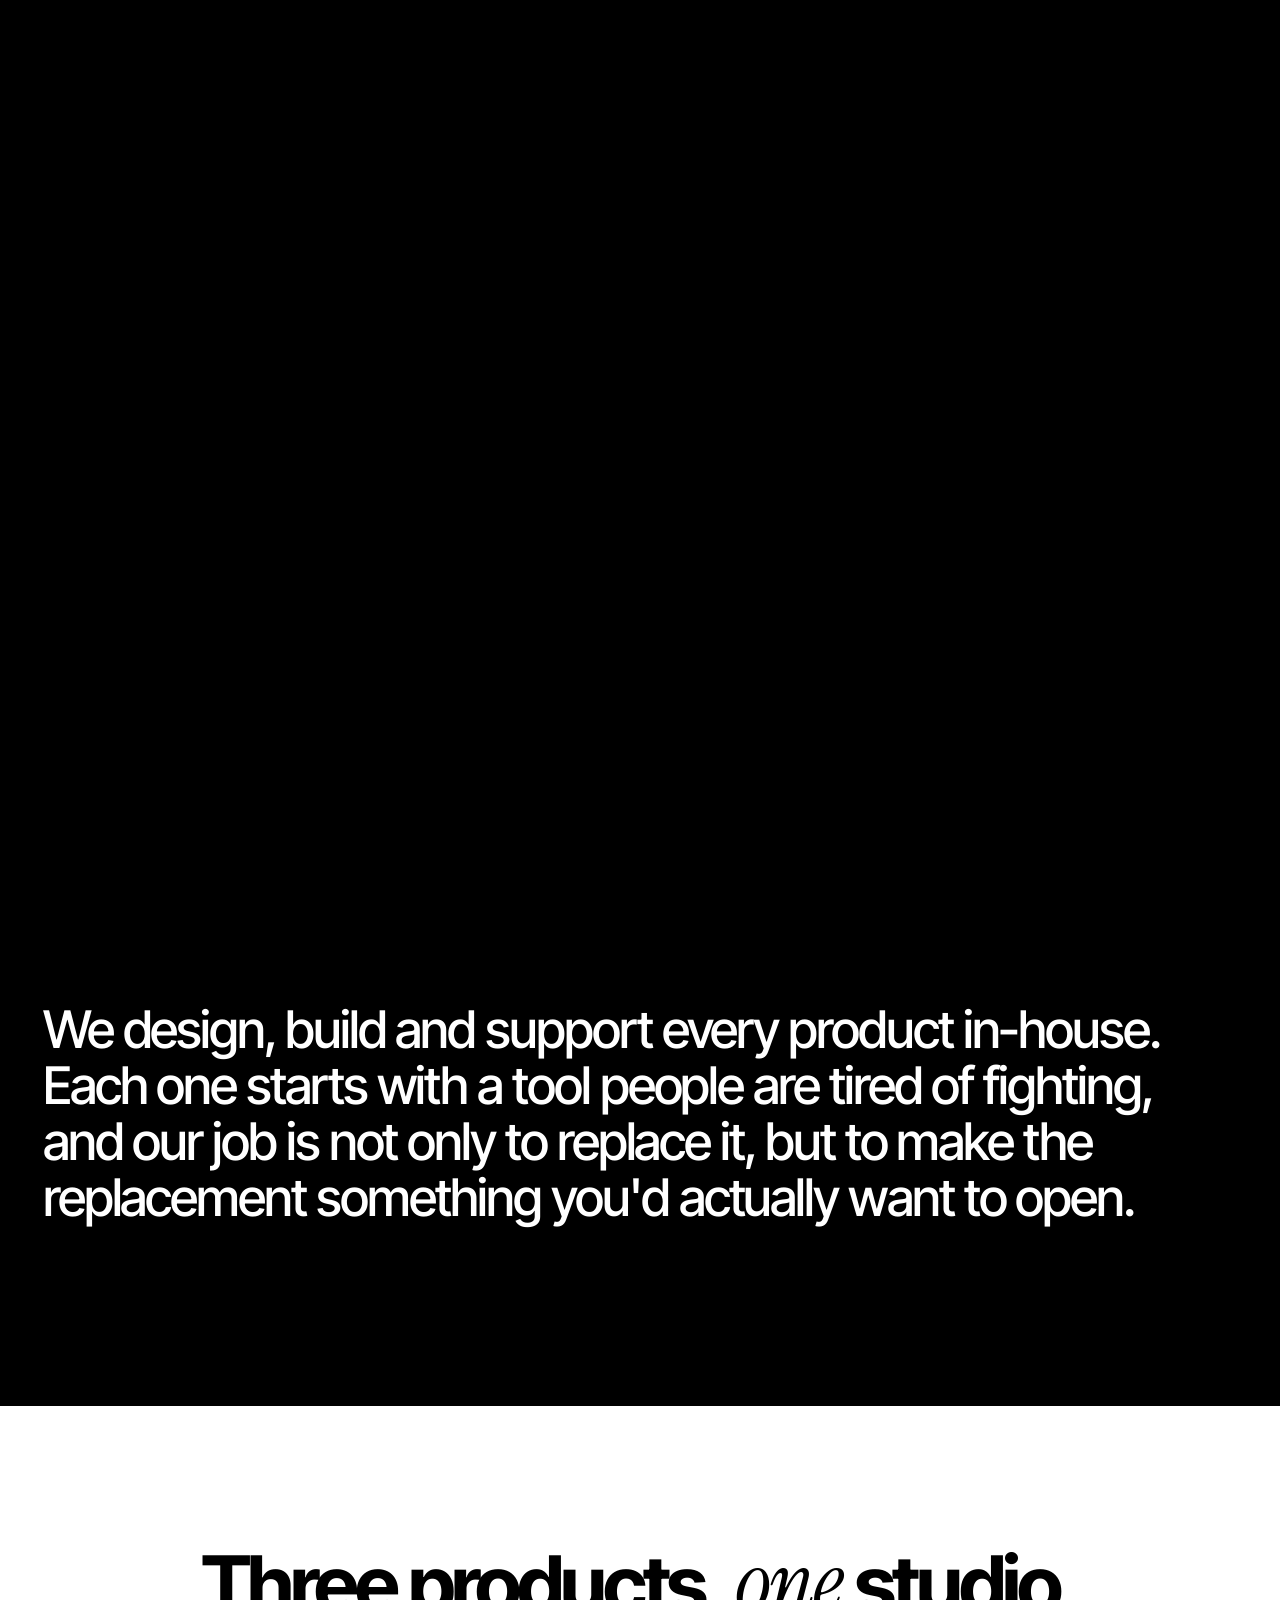
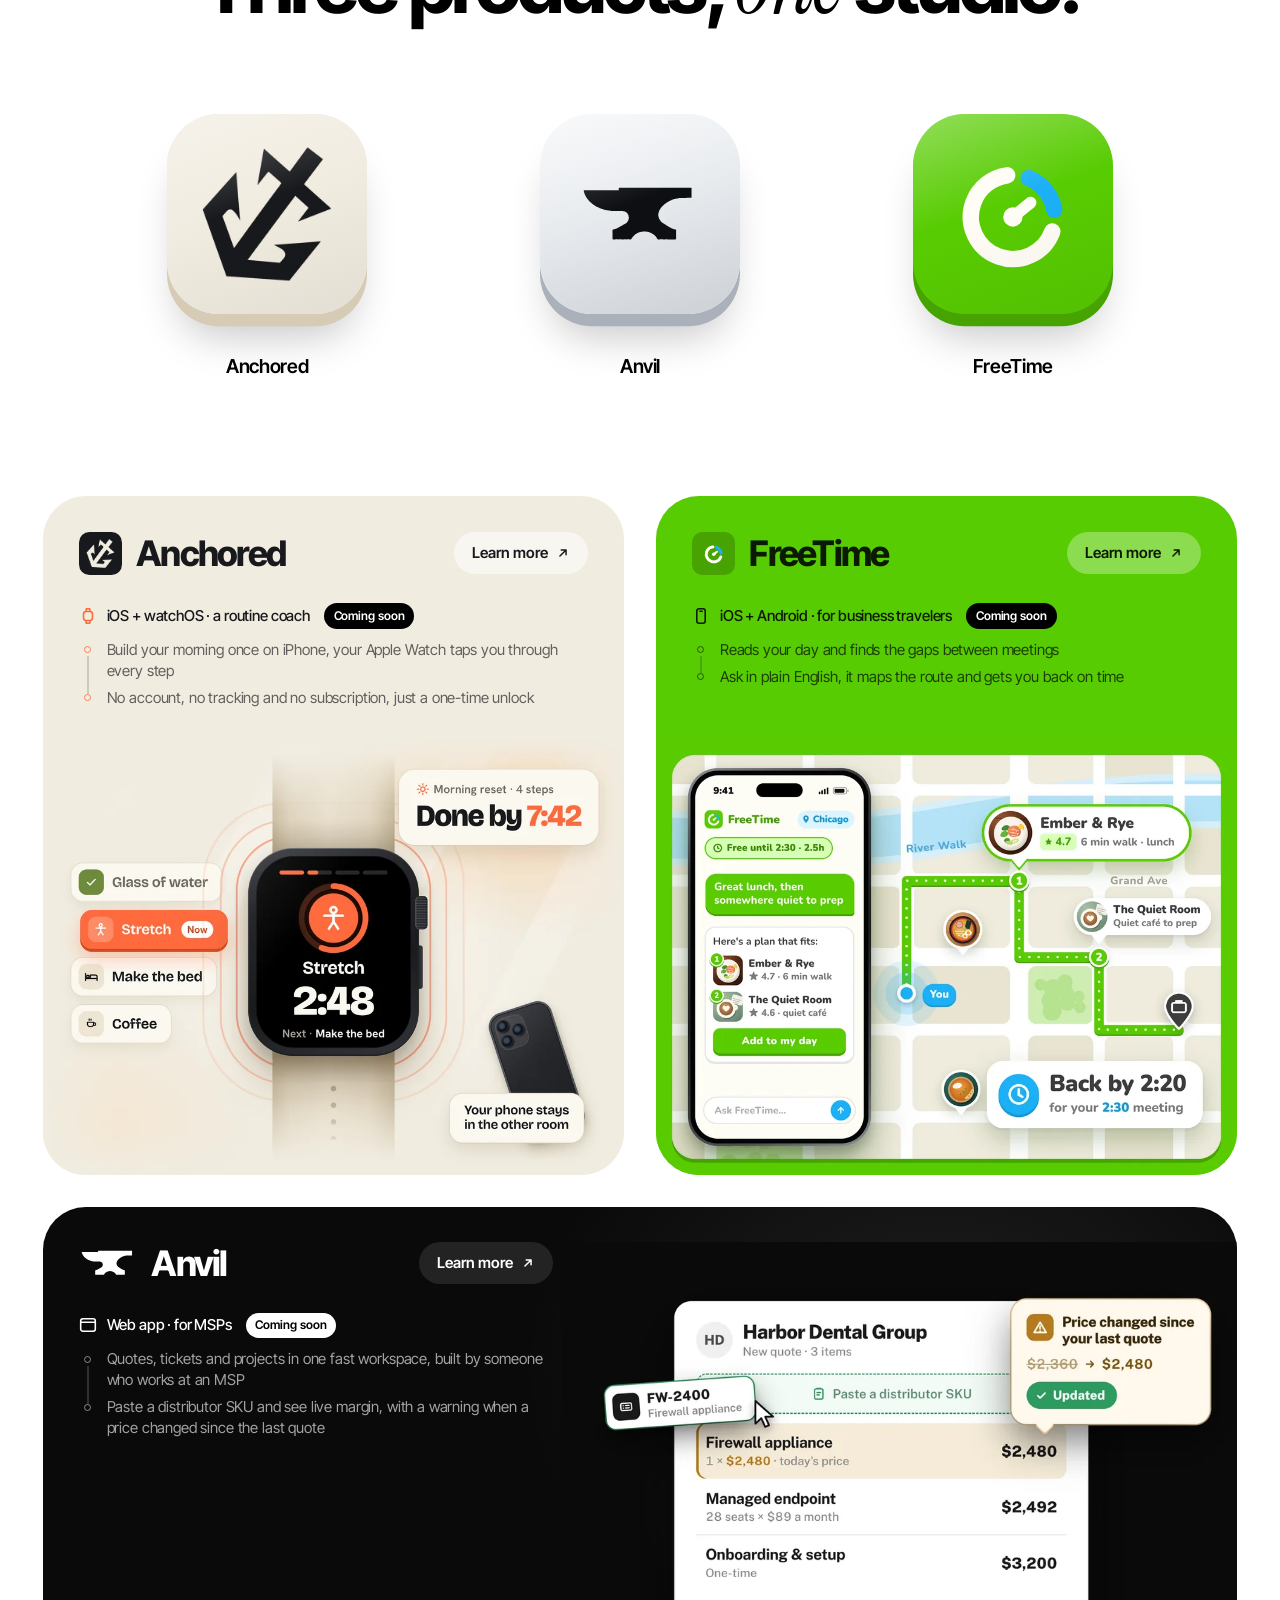
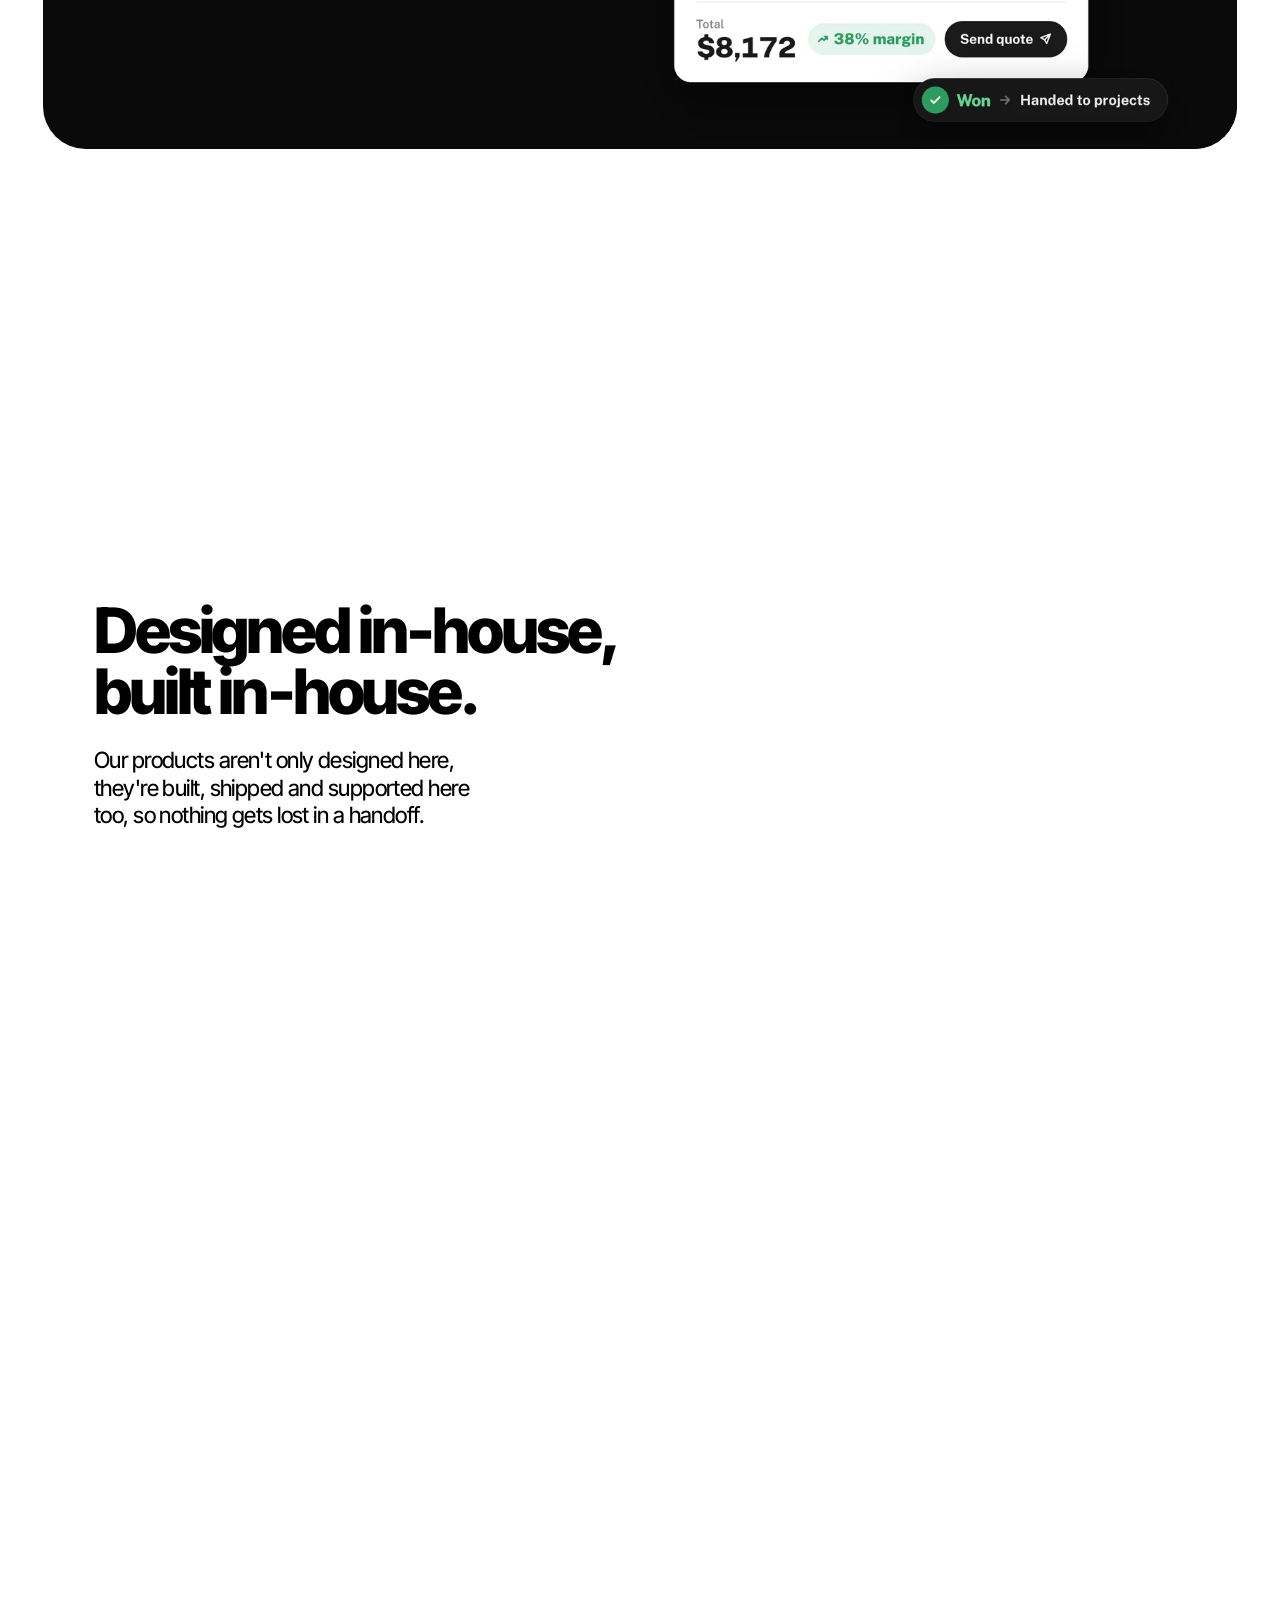
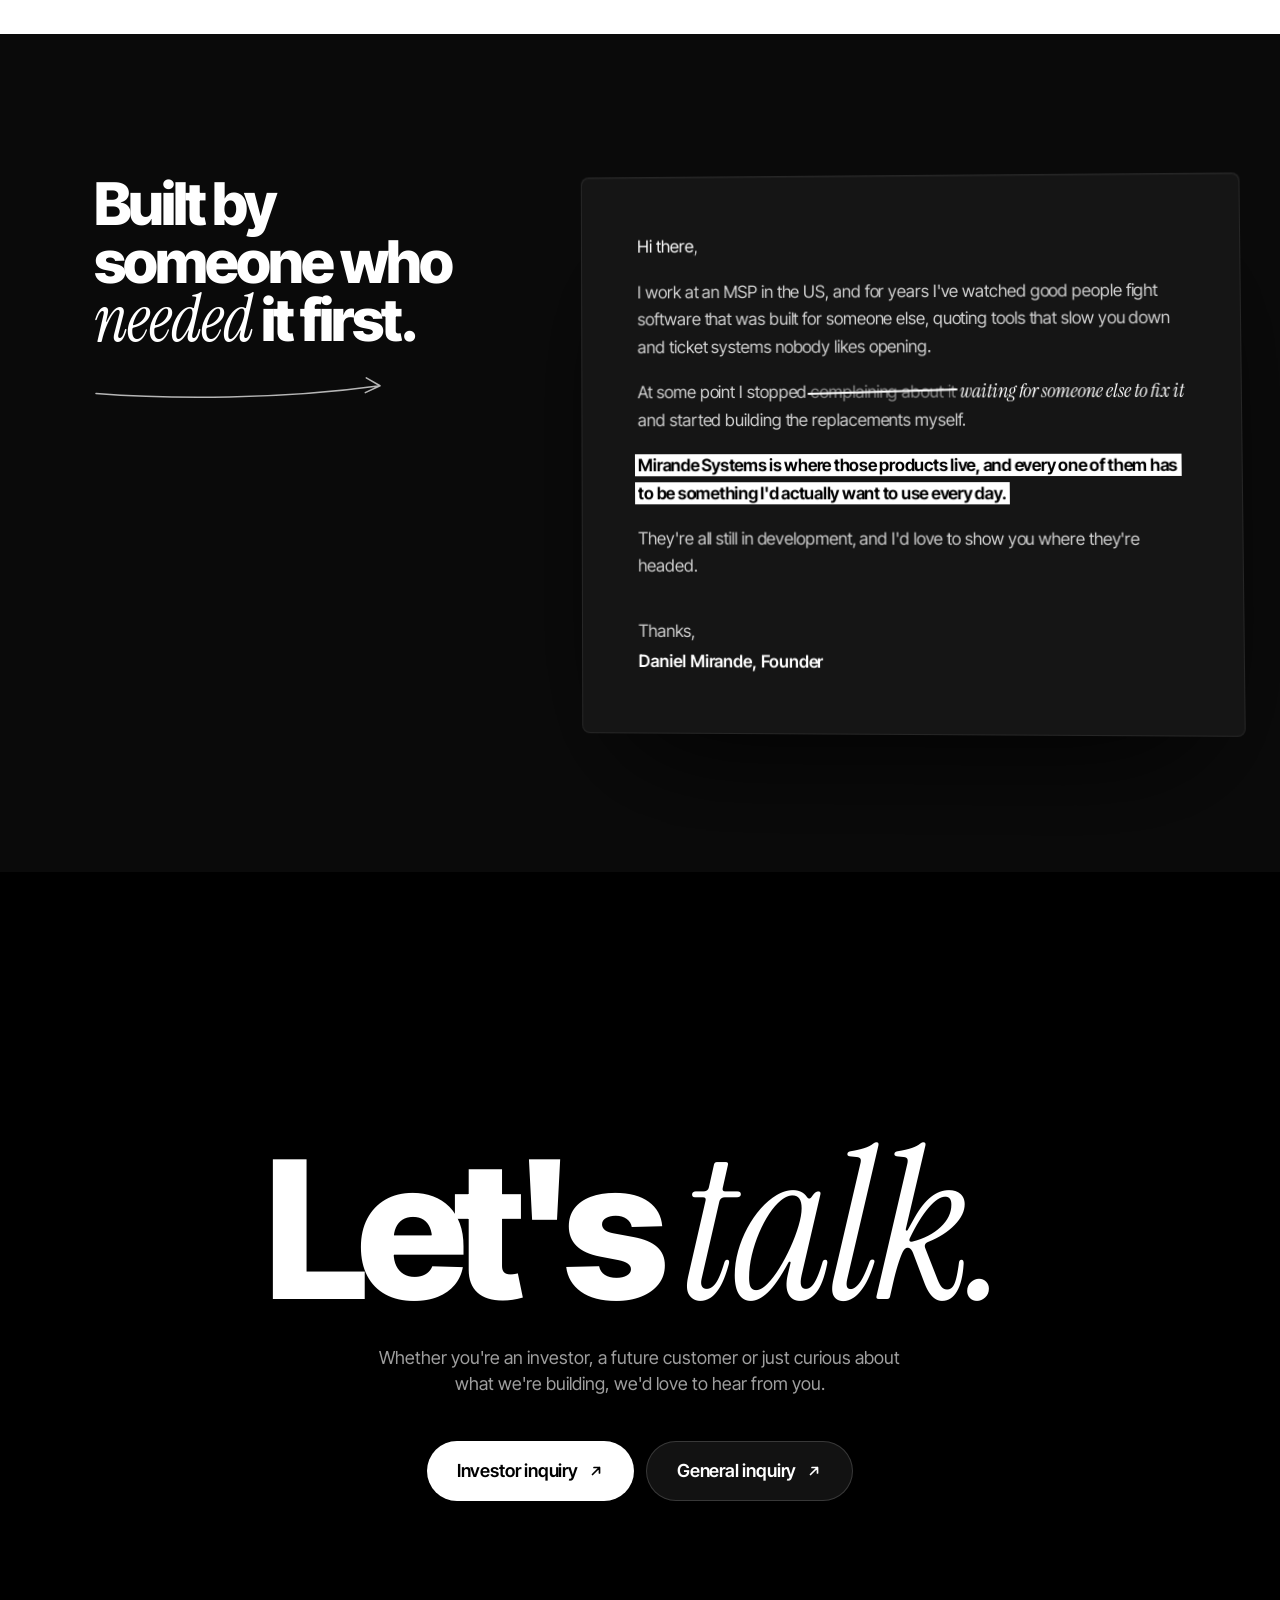
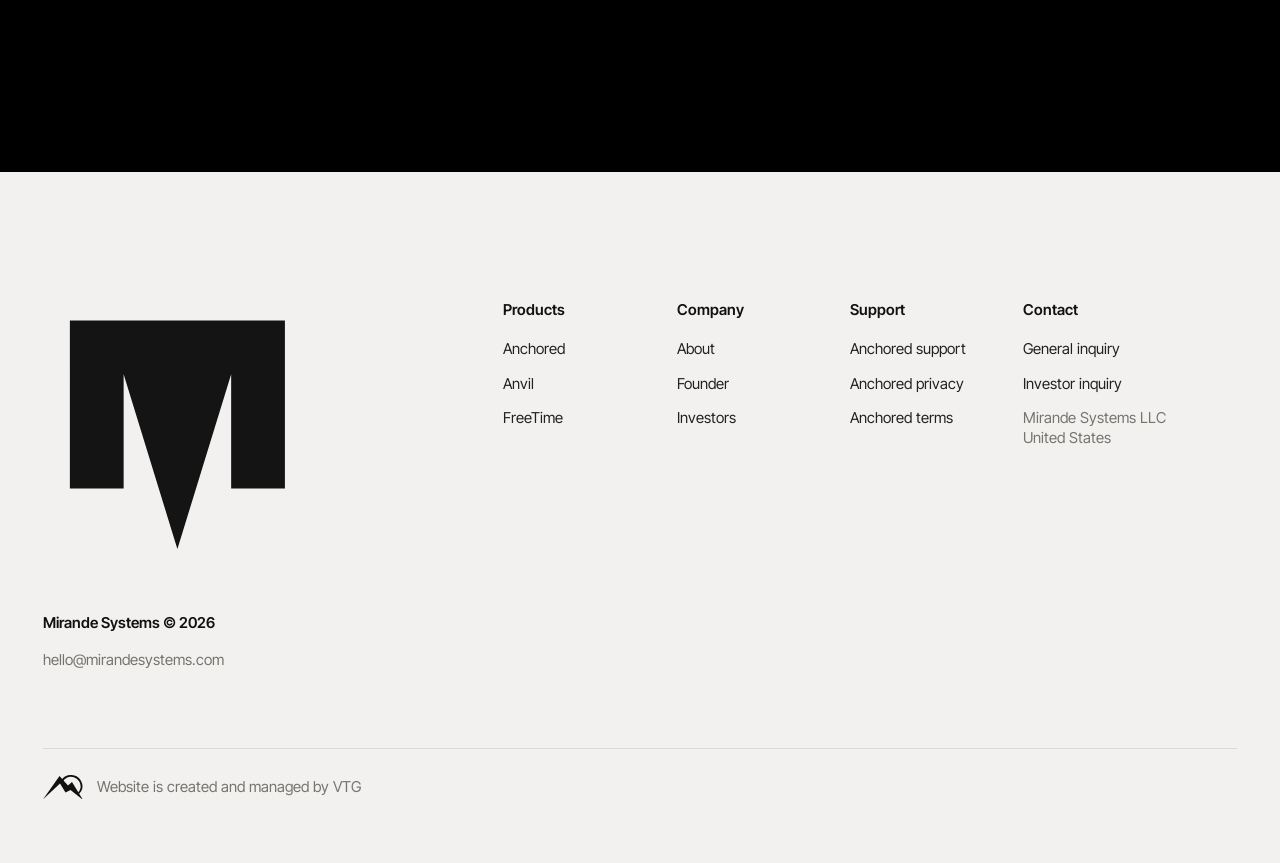
==== commit 4d7c4bcc: "Fix the scroll hitch near the product cards and smooth out scrolling - Warm up the 3D M in idle time" ====
--- a/index.html
+++ b/index.html
@@ -147,8 +147,8 @@
         <div class="pcard__media">
           <figure class="pcard__visual">
             <picture>
-              <source media="(max-width: 700px)" srcset="/assets/site/visuals/anchored-square.webp" type="image/webp" width="1200" height="1200">
-              <img src="/assets/site/visuals/anchored-card.webp" width="1600" height="1200" alt="Anchored: your Apple Watch walks you through a four-step morning routine while your phone stays in the other room, done by 7:42" loading="lazy" decoding="async">
+              <source media="(max-width: 700px)" srcset="/assets/site/visuals/anchored-square-640.webp 640w, /assets/site/visuals/anchored-square-1200.webp 1200w" sizes="92vw" type="image/webp" width="1200" height="1200">
+              <img src="/assets/site/visuals/anchored-card-1600.webp" srcset="/assets/site/visuals/anchored-card-960.webp 960w, /assets/site/visuals/anchored-card-1600.webp 1600w, /assets/site/visuals/anchored-card-2400.webp 2400w" sizes="(max-width: 1100px) 92vw, min(46vw, 650px)" width="1600" height="1200" alt="Anchored: your Apple Watch walks you through a four-step morning routine while your phone stays in the other room, done by 7:42" loading="lazy" decoding="async">
             </picture>
           </figure>
         </div>
@@ -167,8 +167,8 @@
         <div class="pcard__media">
           <figure class="pcard__visual">
             <picture>
-              <source media="(max-width: 700px)" srcset="/assets/site/visuals/freetime-square.webp" type="image/webp" width="1200" height="1200">
-              <img src="/assets/site/visuals/freetime-card.webp" width="1600" height="1200" alt="FreeTime: in an unfamiliar city with a free gap until 2:30, it finds a good lunch spot six minutes away and a quiet café to prep, maps the walk and gets you back in time" loading="lazy" decoding="async">
+              <source media="(max-width: 700px)" srcset="/assets/site/visuals/freetime-square-640.webp 640w, /assets/site/visuals/freetime-square-1200.webp 1200w" sizes="92vw" type="image/webp" width="1200" height="1200">
+              <img src="/assets/site/visuals/freetime-card-1600.webp" srcset="/assets/site/visuals/freetime-card-960.webp 960w, /assets/site/visuals/freetime-card-1600.webp 1600w, /assets/site/visuals/freetime-card-2400.webp 2400w" sizes="(max-width: 1100px) 92vw, min(46vw, 650px)" width="1600" height="1200" alt="FreeTime: in an unfamiliar city with a free gap until 2:30, it finds a good lunch spot six minutes away and a quiet café to prep, maps the walk and gets you back in time" loading="lazy" decoding="async">
             </picture>
           </figure>
         </div>
@@ -189,8 +189,8 @@
         <div class="pcard__media">
           <figure class="pcard__visual">
             <picture>
-              <source media="(max-width: 700px)" srcset="/assets/site/visuals/anvil-square.webp" type="image/webp" width="1200" height="1200">
-              <img src="/assets/site/visuals/anvil-card.webp" width="1600" height="1200" alt="Anvil: paste a distributor SKU into a quote, see the margin, get warned that a price changed since your last quote, send it, and hand the won deal to projects" loading="lazy" decoding="async">
+              <source media="(max-width: 700px)" srcset="/assets/site/visuals/anvil-square-640.webp 640w, /assets/site/visuals/anvil-square-1200.webp 1200w" sizes="92vw" type="image/webp" width="1200" height="1200">
+              <img src="/assets/site/visuals/anvil-card-1600.webp" srcset="/assets/site/visuals/anvil-card-960.webp 960w, /assets/site/visuals/anvil-card-1600.webp 1600w, /assets/site/visuals/anvil-card-2400.webp 2400w" sizes="(max-width: 1100px) 92vw, min(56vw, 790px)" width="1600" height="1200" alt="Anvil: paste a distributor SKU into a quote, see the margin, get warned that a price changed since your last quote, send it, and hand the won deal to projects" loading="lazy" decoding="async">
             </picture>
           </figure>
         </div>
--- a/assets/site/site.css
+++ b/assets/site/site.css
@@ -370,7 +370,7 @@
 .pcard__facts li::after { content: ""; position: absolute; left: 4.5px; top: calc(.5em + 10px); height: calc(100% - 4px); width: 1.5px; background: currentColor; opacity: .25; }
 .pcard__facts li:last-child::after { display: none; }
 .pcard__media { position: relative; flex: 1; display: flex; align-items: flex-end; margin: clamp(22px, 2.4vw, 40px) calc(clamp(24px, 2.8vw, 48px) * -1) 0; }
-.pcard__visual { margin: 0; width: 100%; overflow: hidden; }
+.pcard__visual { margin: 0; width: 100%; overflow: hidden; will-change: transform; }
 .pcard__visual img { display: block; width: 100%; height: auto; transition: transform 1.2s var(--ease); transform-origin: 50% 70%; }
 .pcard:hover .pcard__visual img { transform: scale(1.025); }
 .pcard__tag {
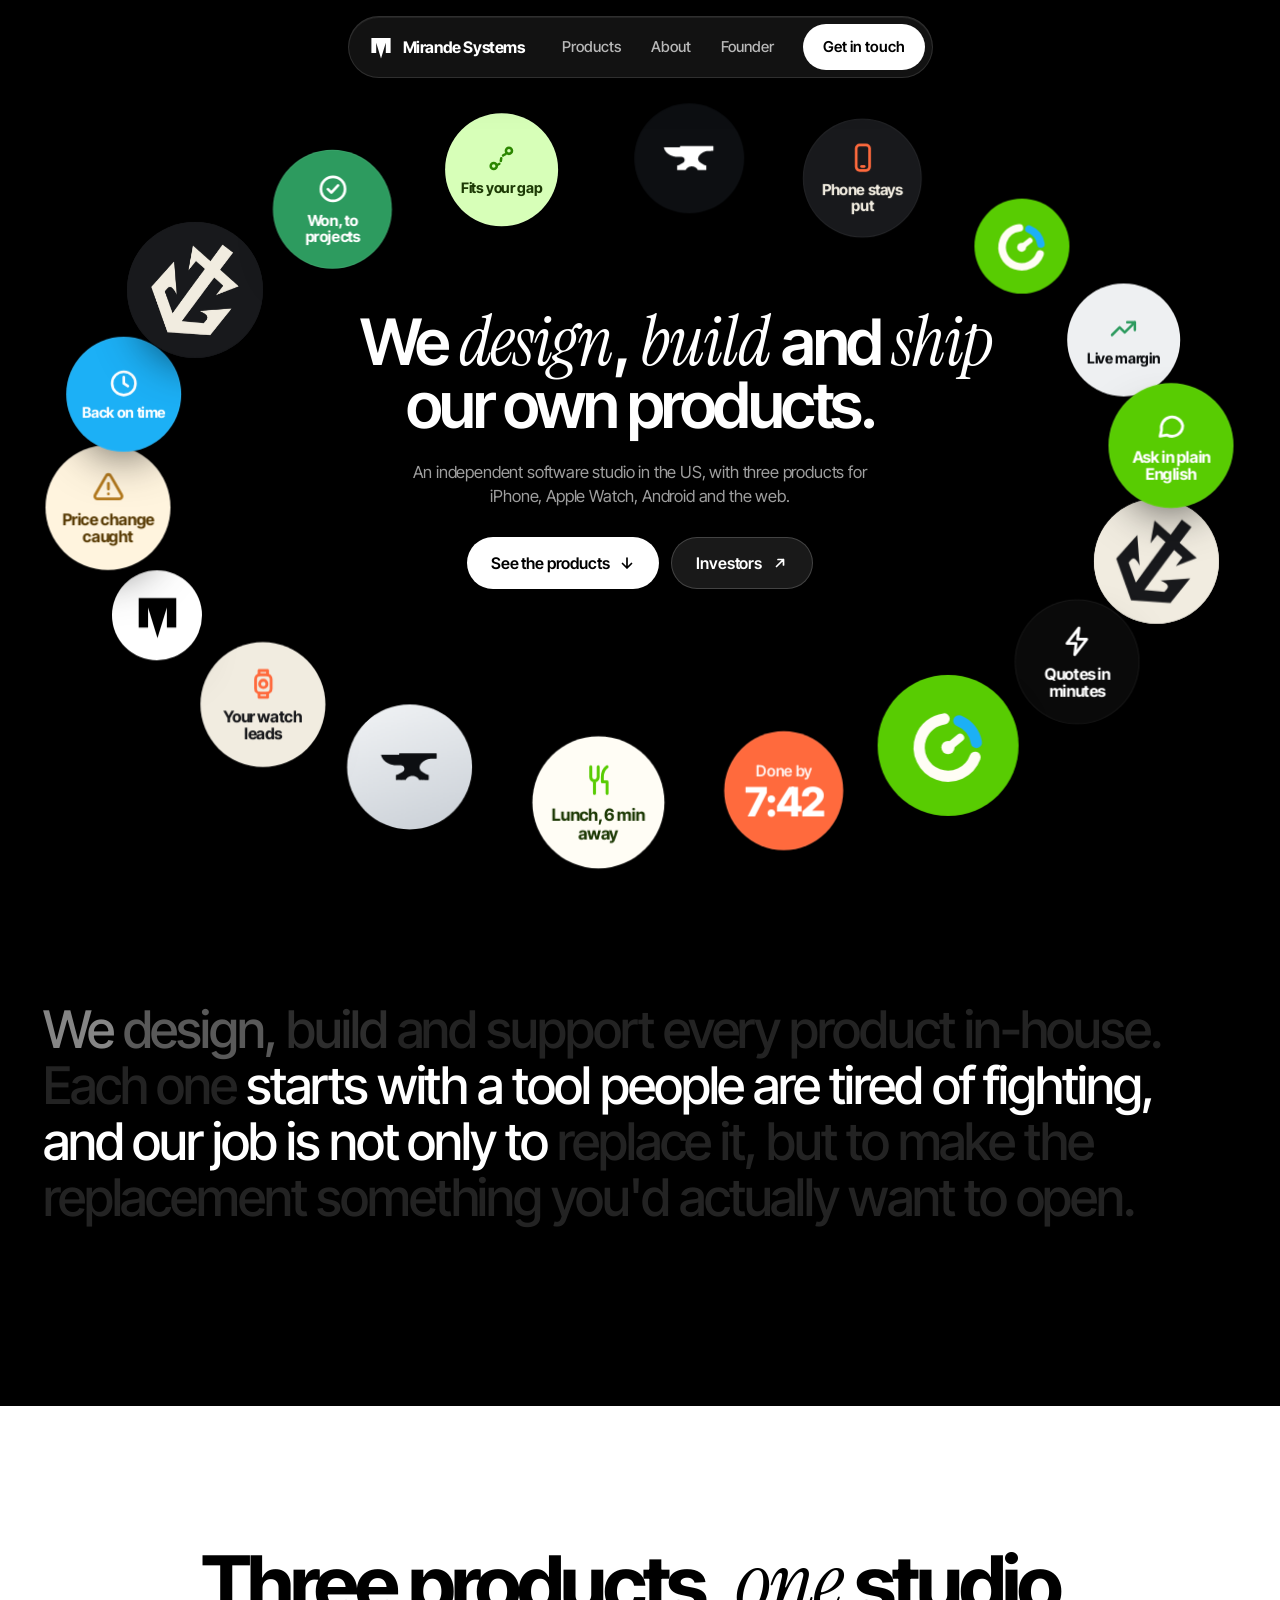
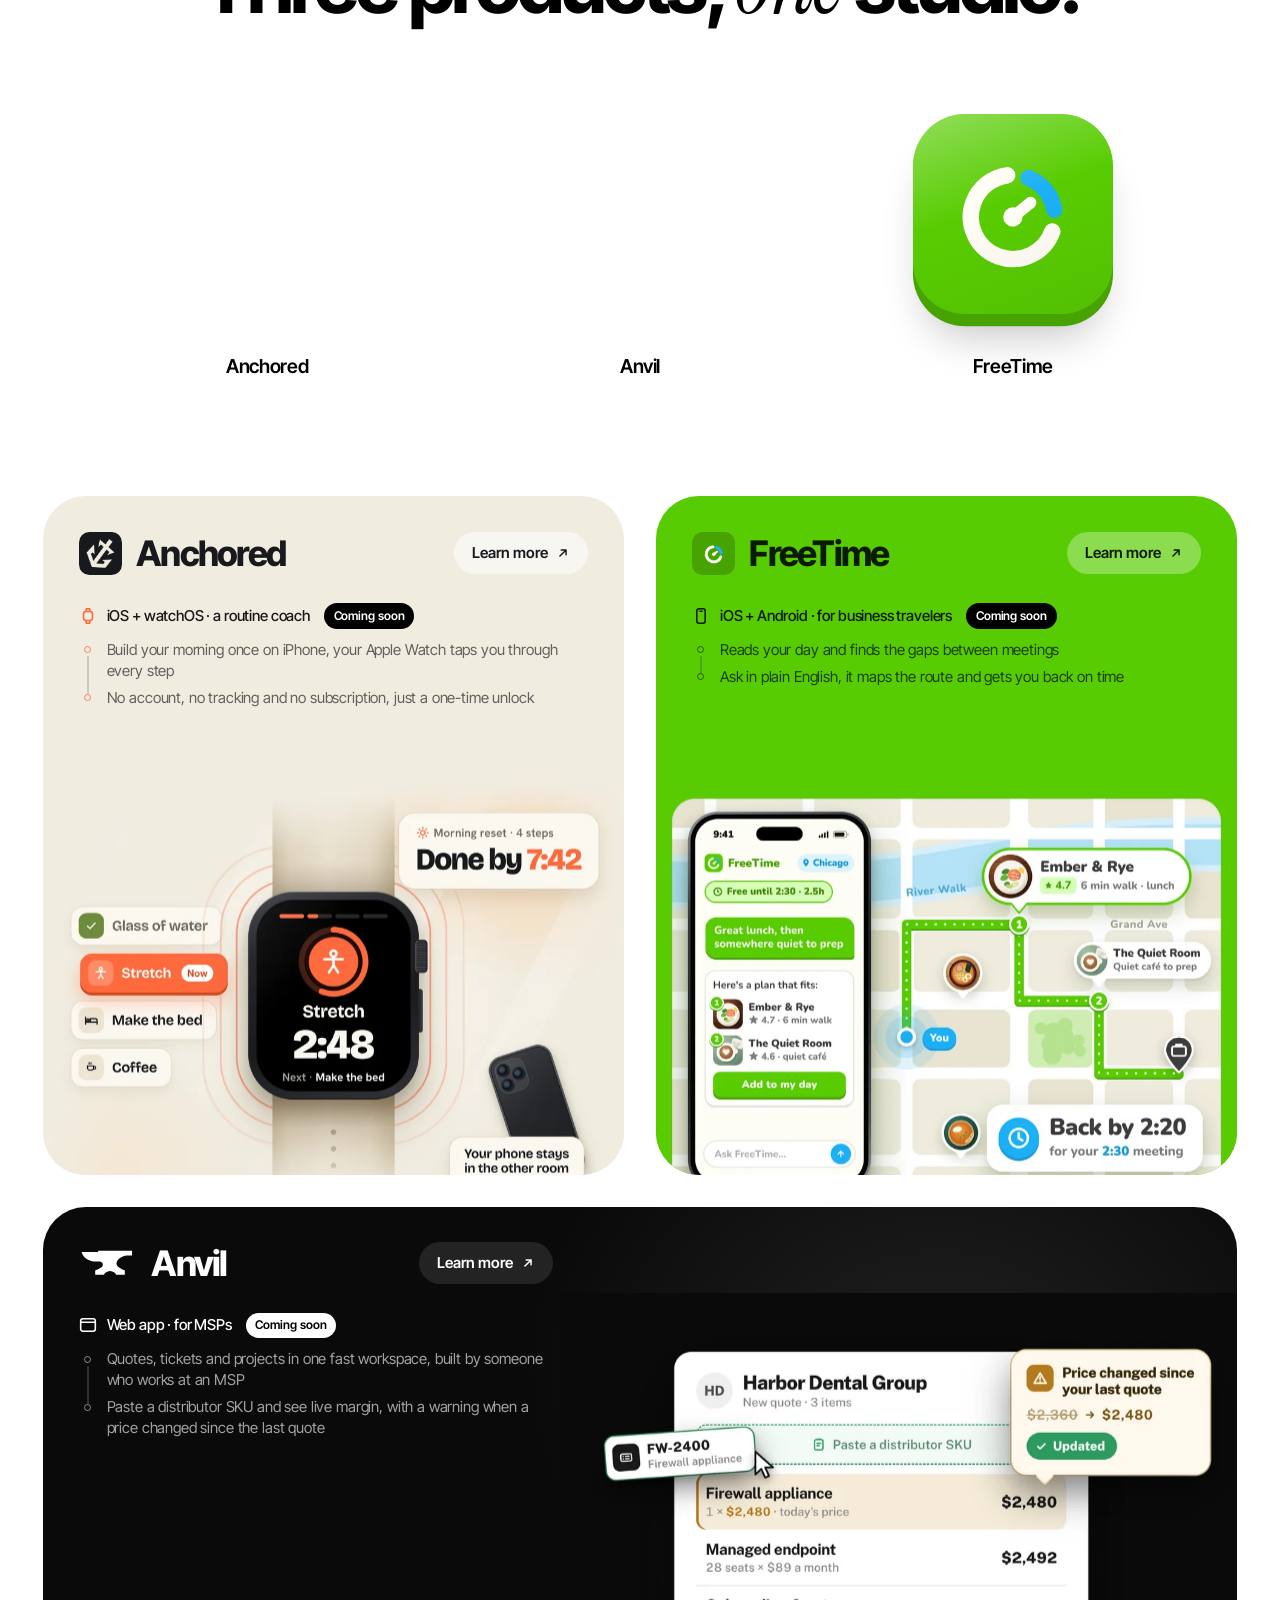
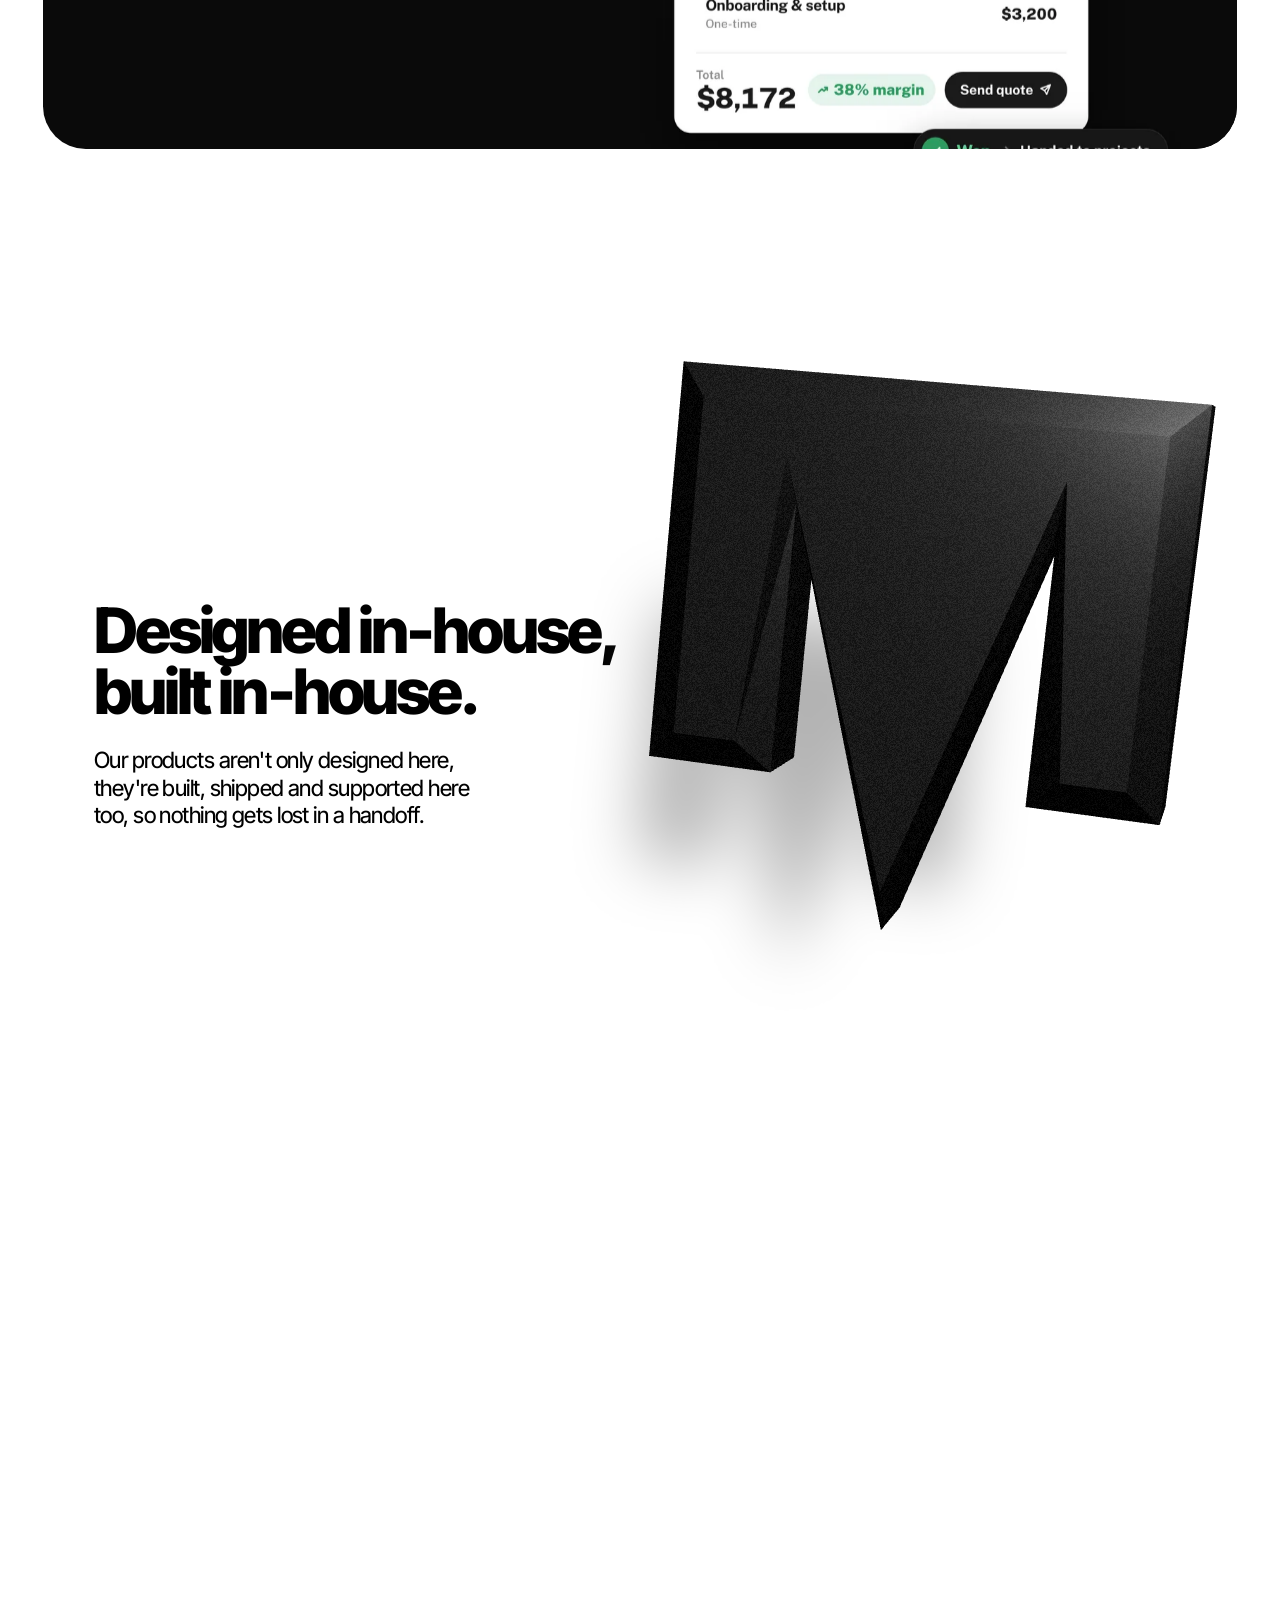
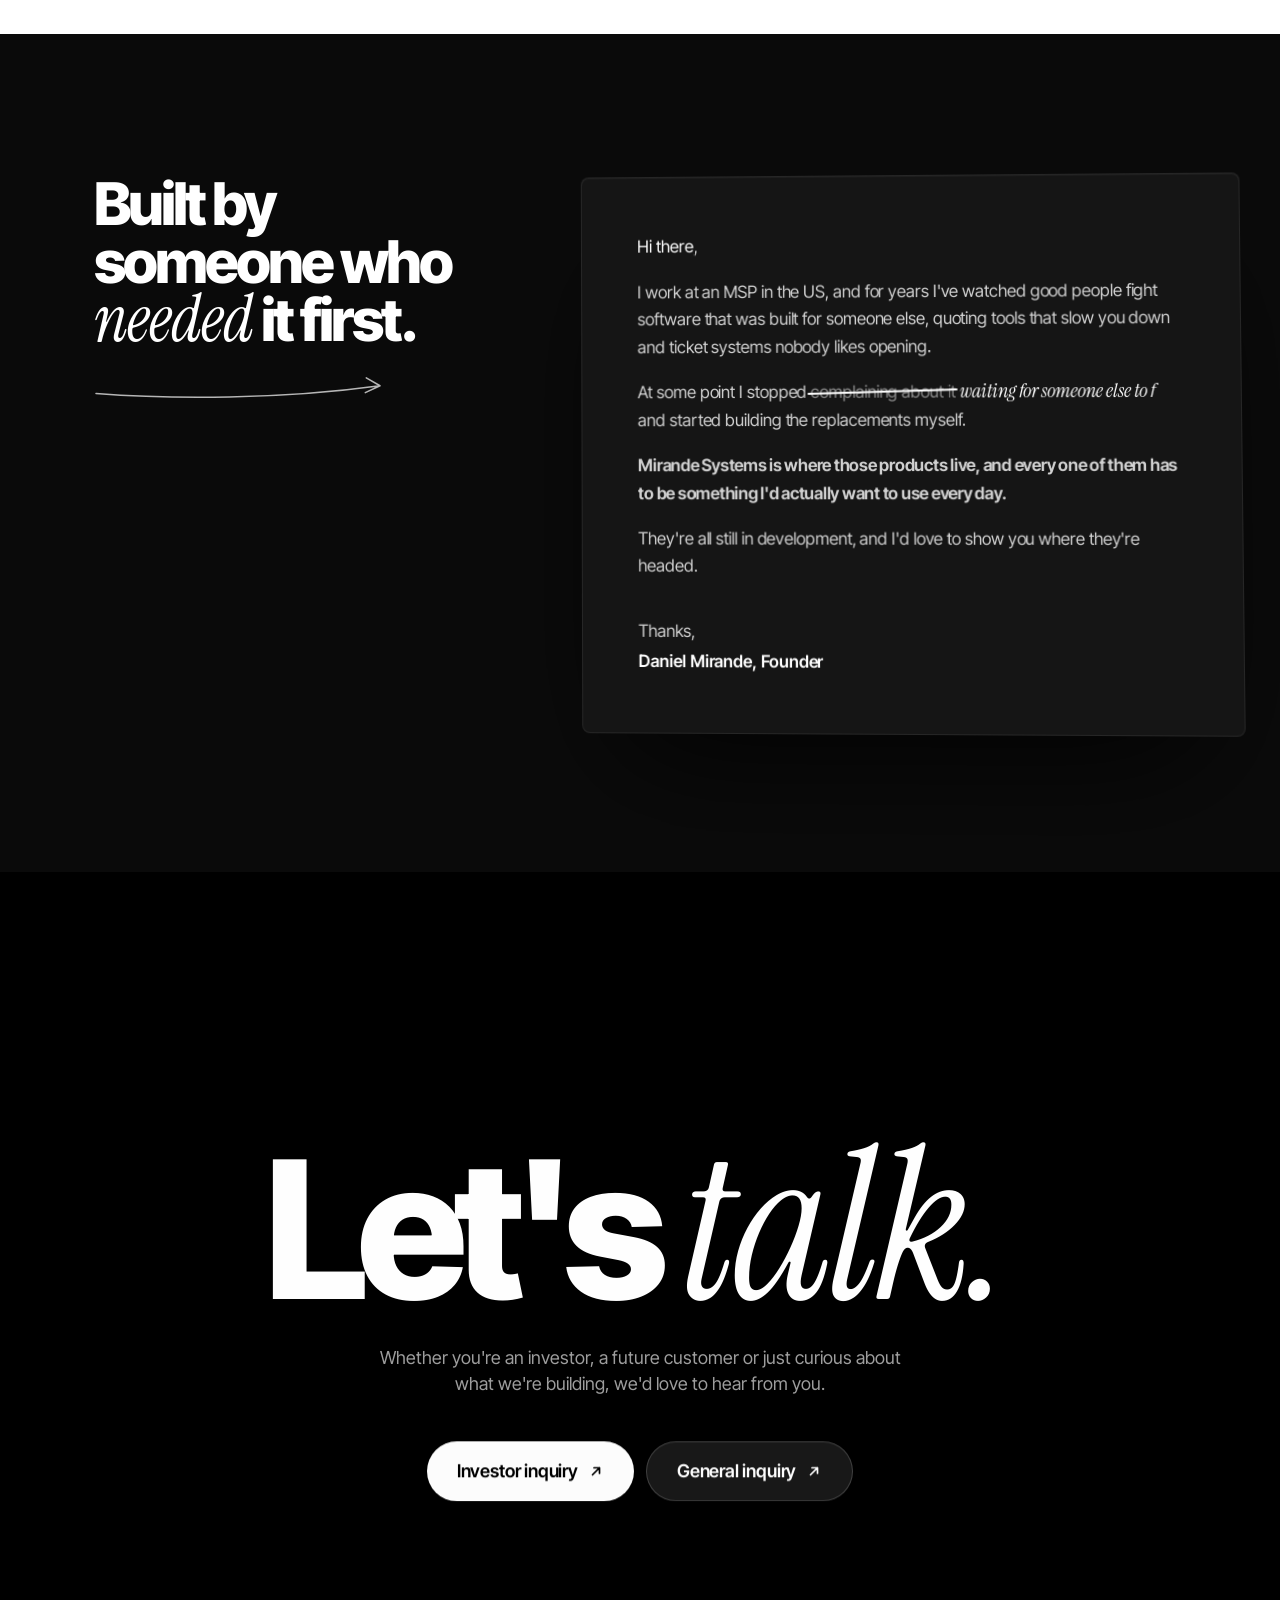
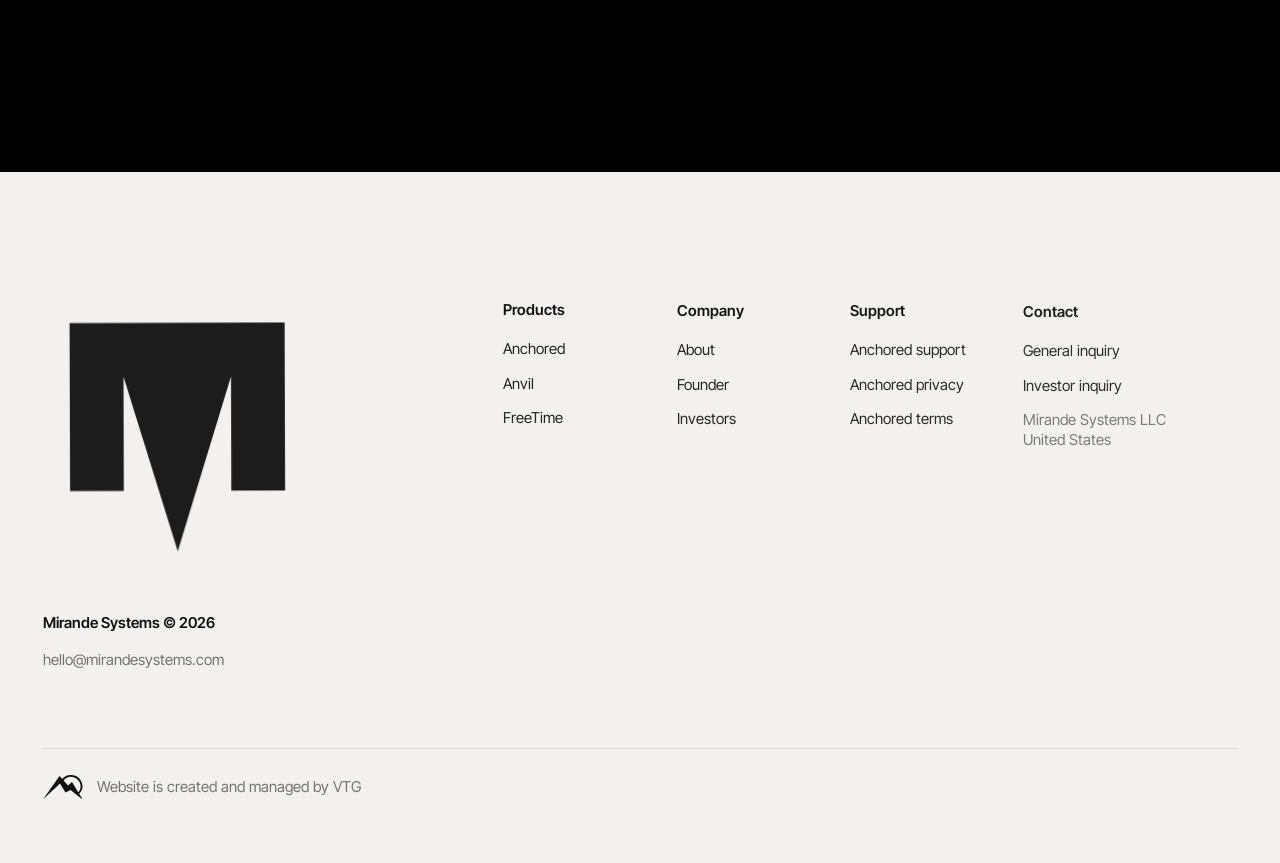
==== commit 73a79fd7: "Make scrolling smooth on 120Hz displays Measured in a real (headed) browser: the display runs at 120" ====
--- a/index.html
+++ b/index.html
@@ -21,8 +21,11 @@
 <link rel="preconnect" href="https://fonts.googleapis.com">
 <link rel="preconnect" href="https://fonts.gstatic.com" crossorigin>
 <link href="https://fonts.googleapis.com/css2?family=Inter+Tight:ital,wght@0,300..900;1,300..900&family=Instrument+Serif:ital@0;1&display=swap" rel="stylesheet">
-<link rel="stylesheet" href="/assets/site/lib/lenis.css">
 <link rel="stylesheet" href="/assets/site/site.css">
+<link rel="modulepreload" href="/assets/site/js/main.js">
+<link rel="modulepreload" href="/assets/site/js/orbit.js">
+<link rel="modulepreload" href="/assets/site/js/m3d.js">
+<link rel="modulepreload" href="/assets/site/lib/three-m3d.js">
 <script>
   // decide on the preloader before first paint (skip on reduced motion, repeat visits, ?nopre)
   (function () {
@@ -148,7 +151,7 @@
           <figure class="pcard__visual">
             <picture>
               <source media="(max-width: 700px)" srcset="/assets/site/visuals/anchored-square-640.webp 640w, /assets/site/visuals/anchored-square-1200.webp 1200w" sizes="92vw" type="image/webp" width="1200" height="1200">
-              <img src="/assets/site/visuals/anchored-card-1600.webp" srcset="/assets/site/visuals/anchored-card-960.webp 960w, /assets/site/visuals/anchored-card-1600.webp 1600w, /assets/site/visuals/anchored-card-2400.webp 2400w" sizes="(max-width: 1100px) 92vw, min(46vw, 650px)" width="1600" height="1200" alt="Anchored: your Apple Watch walks you through a four-step morning routine while your phone stays in the other room, done by 7:42" loading="lazy" decoding="async">
+              <img src="/assets/site/visuals/anchored-card-1600.webp" srcset="/assets/site/visuals/anchored-card-960.webp 960w, /assets/site/visuals/anchored-card-1600.webp 1600w, /assets/site/visuals/anchored-card-2400.webp 2400w" sizes="(max-width: 1100px) 92vw, min(46vw, 650px)" width="1600" height="1200" alt="Anchored: your Apple Watch walks you through a four-step morning routine while your phone stays in the other room, done by 7:42" fetchpriority="low" decoding="async">
             </picture>
           </figure>
         </div>
@@ -168,7 +171,7 @@
           <figure class="pcard__visual">
             <picture>
               <source media="(max-width: 700px)" srcset="/assets/site/visuals/freetime-square-640.webp 640w, /assets/site/visuals/freetime-square-1200.webp 1200w" sizes="92vw" type="image/webp" width="1200" height="1200">
-              <img src="/assets/site/visuals/freetime-card-1600.webp" srcset="/assets/site/visuals/freetime-card-960.webp 960w, /assets/site/visuals/freetime-card-1600.webp 1600w, /assets/site/visuals/freetime-card-2400.webp 2400w" sizes="(max-width: 1100px) 92vw, min(46vw, 650px)" width="1600" height="1200" alt="FreeTime: in an unfamiliar city with a free gap until 2:30, it finds a good lunch spot six minutes away and a quiet café to prep, maps the walk and gets you back in time" loading="lazy" decoding="async">
+              <img src="/assets/site/visuals/freetime-card-1600.webp" srcset="/assets/site/visuals/freetime-card-960.webp 960w, /assets/site/visuals/freetime-card-1600.webp 1600w, /assets/site/visuals/freetime-card-2400.webp 2400w" sizes="(max-width: 1100px) 92vw, min(46vw, 650px)" width="1600" height="1200" alt="FreeTime: in an unfamiliar city with a free gap until 2:30, it finds a good lunch spot six minutes away and a quiet café to prep, maps the walk and gets you back in time" fetchpriority="low" decoding="async">
             </picture>
           </figure>
         </div>
@@ -190,7 +193,7 @@
           <figure class="pcard__visual">
             <picture>
               <source media="(max-width: 700px)" srcset="/assets/site/visuals/anvil-square-640.webp 640w, /assets/site/visuals/anvil-square-1200.webp 1200w" sizes="92vw" type="image/webp" width="1200" height="1200">
-              <img src="/assets/site/visuals/anvil-card-1600.webp" srcset="/assets/site/visuals/anvil-card-960.webp 960w, /assets/site/visuals/anvil-card-1600.webp 1600w, /assets/site/visuals/anvil-card-2400.webp 2400w" sizes="(max-width: 1100px) 92vw, min(56vw, 790px)" width="1600" height="1200" alt="Anvil: paste a distributor SKU into a quote, see the margin, get warned that a price changed since your last quote, send it, and hand the won deal to projects" loading="lazy" decoding="async">
+              <img src="/assets/site/visuals/anvil-card-1600.webp" srcset="/assets/site/visuals/anvil-card-960.webp 960w, /assets/site/visuals/anvil-card-1600.webp 1600w, /assets/site/visuals/anvil-card-2400.webp 2400w" sizes="(max-width: 1100px) 92vw, min(56vw, 790px)" width="1600" height="1200" alt="Anvil: paste a distributor SKU into a quote, see the margin, get warned that a price changed since your last quote, send it, and hand the won deal to projects" fetchpriority="low" decoding="async">
             </picture>
           </figure>
         </div>
@@ -288,7 +291,6 @@
 <script src="/assets/site/lib/gsap.min.js"></script>
 <script src="/assets/site/lib/ScrollTrigger.min.js"></script>
 <script src="/assets/site/lib/SplitText.min.js"></script>
-<script src="/assets/site/lib/lenis.min.js"></script>
 <script type="module" src="/assets/site/js/main.js"></script>
 </body>
 </html>
--- a/assets/site/site.css
+++ b/assets/site/site.css
@@ -77,12 +77,11 @@
 .pill--solid { background: #fff; color: #000; }
 .pill--solid:hover { background: #e9e9e9; }
 .pill--glass {
-  background: rgba(255,255,255,.07);
-  border: 1px solid rgba(255,255,255,.16);
+  background: rgba(28,28,28,.92);
+  border: 1px solid rgba(255,255,255,.18);
   color: #fff;
-  -webkit-backdrop-filter: blur(14px); backdrop-filter: blur(14px);
-}
-.pill--glass:hover { background: rgba(255,255,255,.14); border-color: rgba(255,255,255,.3); }
+}
+.pill--glass:hover { background: rgba(48,48,48,.95); border-color: rgba(255,255,255,.3); }
 .pill--lg { height: 60px; padding: 0 30px; font-size: 18px; }
 
 /* ---------- preloader ---------- */
@@ -103,10 +102,10 @@
   display: flex; align-items: center; gap: 4px;
   height: 62px; padding: 7px 7px 7px 20px;
   border-radius: 999px;
-  background: rgba(22,22,22,.58);
+  background: rgba(20,20,20,.9);
   border: 1px solid rgba(255,255,255,.12);
   box-shadow: 0 14px 40px -12px rgba(0,0,0,.5), inset 0 1px 0 rgba(255,255,255,.07);
-  -webkit-backdrop-filter: blur(20px) saturate(1.5); backdrop-filter: blur(20px) saturate(1.5);
+  /* no backdrop blur: it sits over constantly moving content and would re-blur every frame */
   color: #fff;
   transition: background-color .45s, border-color .45s, color .45s, box-shadow .45s;
 }
@@ -121,7 +120,7 @@
   transition: background-color .45s, color .45s, transform .4s var(--ease);
 }
 .nav__cta:active { transform: scale(.96); }
-.nav.is-light .nav__pill { background: rgba(255,255,255,.66); border-color: rgba(0,0,0,.08); color: #000; box-shadow: 0 14px 40px -16px rgba(0,0,0,.25), inset 0 1px 0 rgba(255,255,255,.7); }
+.nav.is-light .nav__pill { background: rgba(255,255,255,.93); border-color: rgba(0,0,0,.08); color: #000; box-shadow: 0 14px 40px -16px rgba(0,0,0,.25), inset 0 1px 0 rgba(255,255,255,.7); }
 .nav.is-light .nav__links a { color: rgba(0,0,0,.62); }
 .nav.is-light .nav__links a:hover { color: #000; }
 .nav.is-light .nav__cta { background: #000; color: #fff; }
